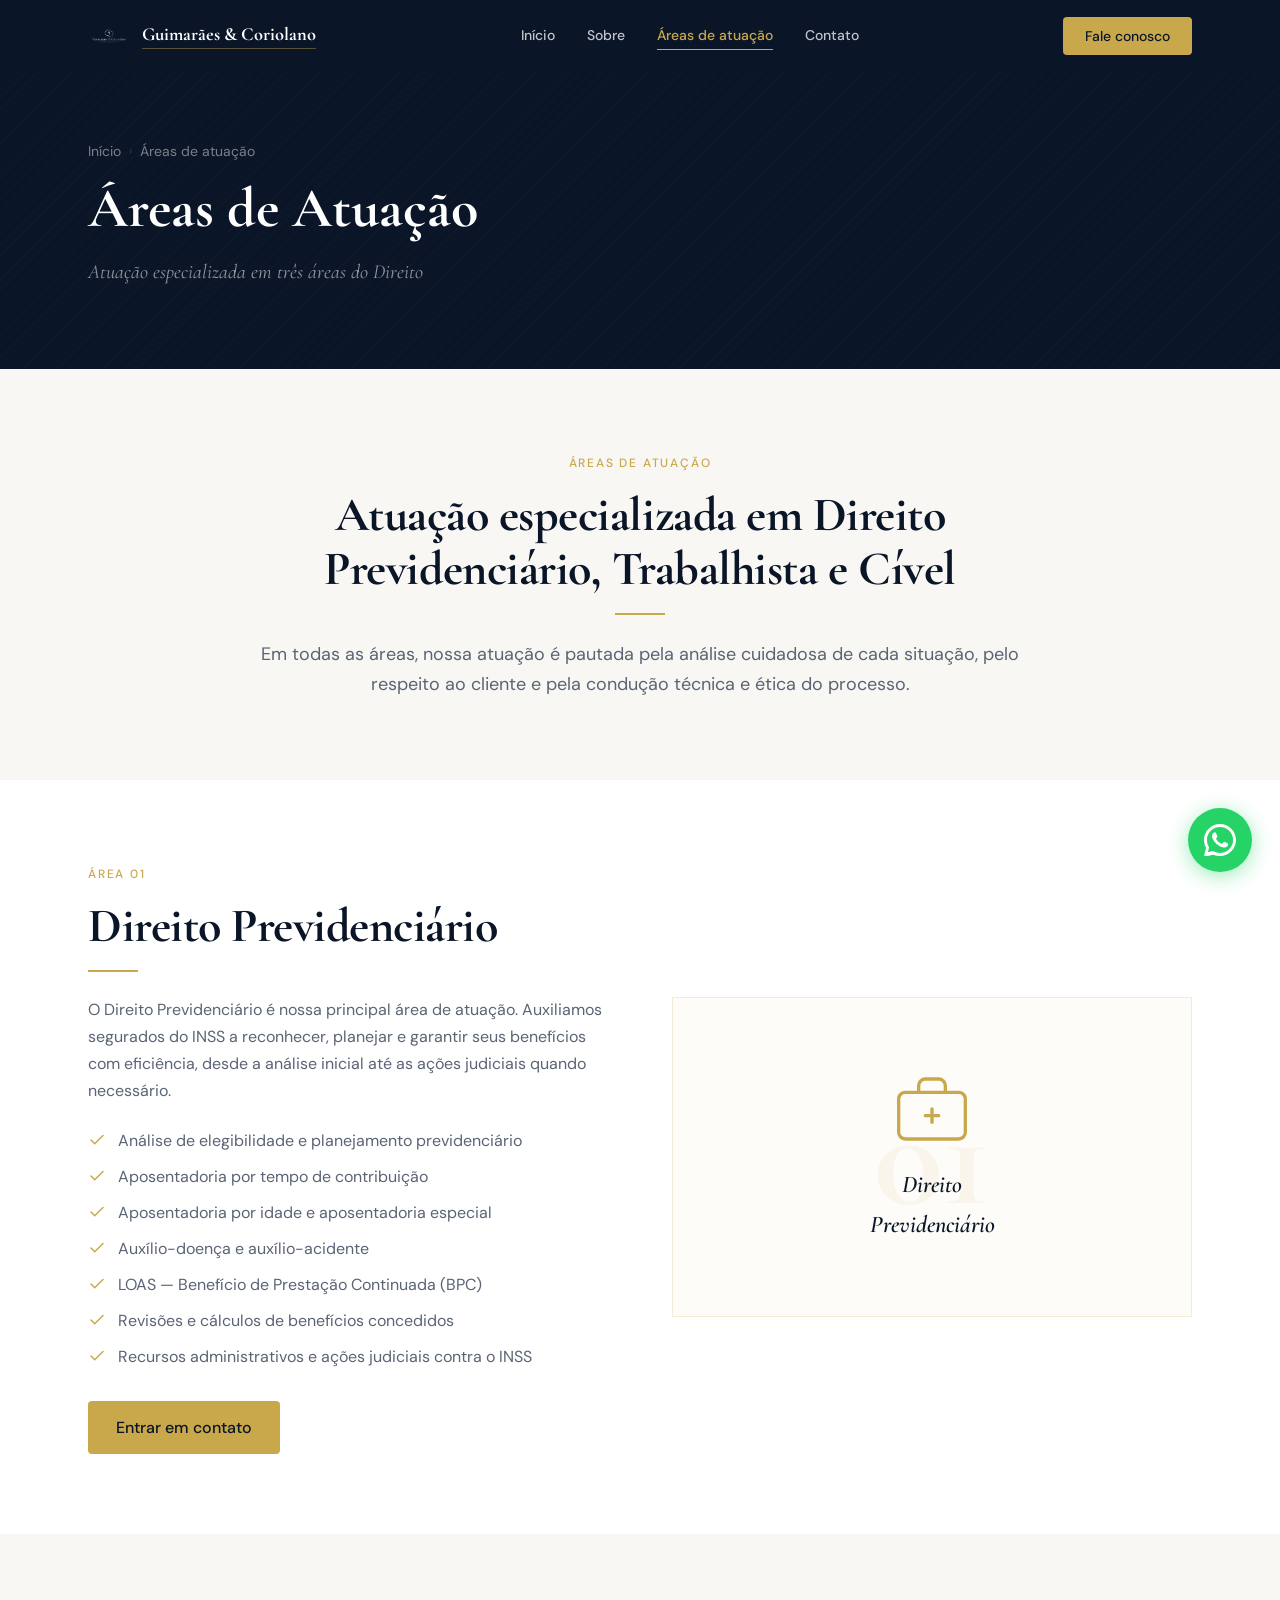
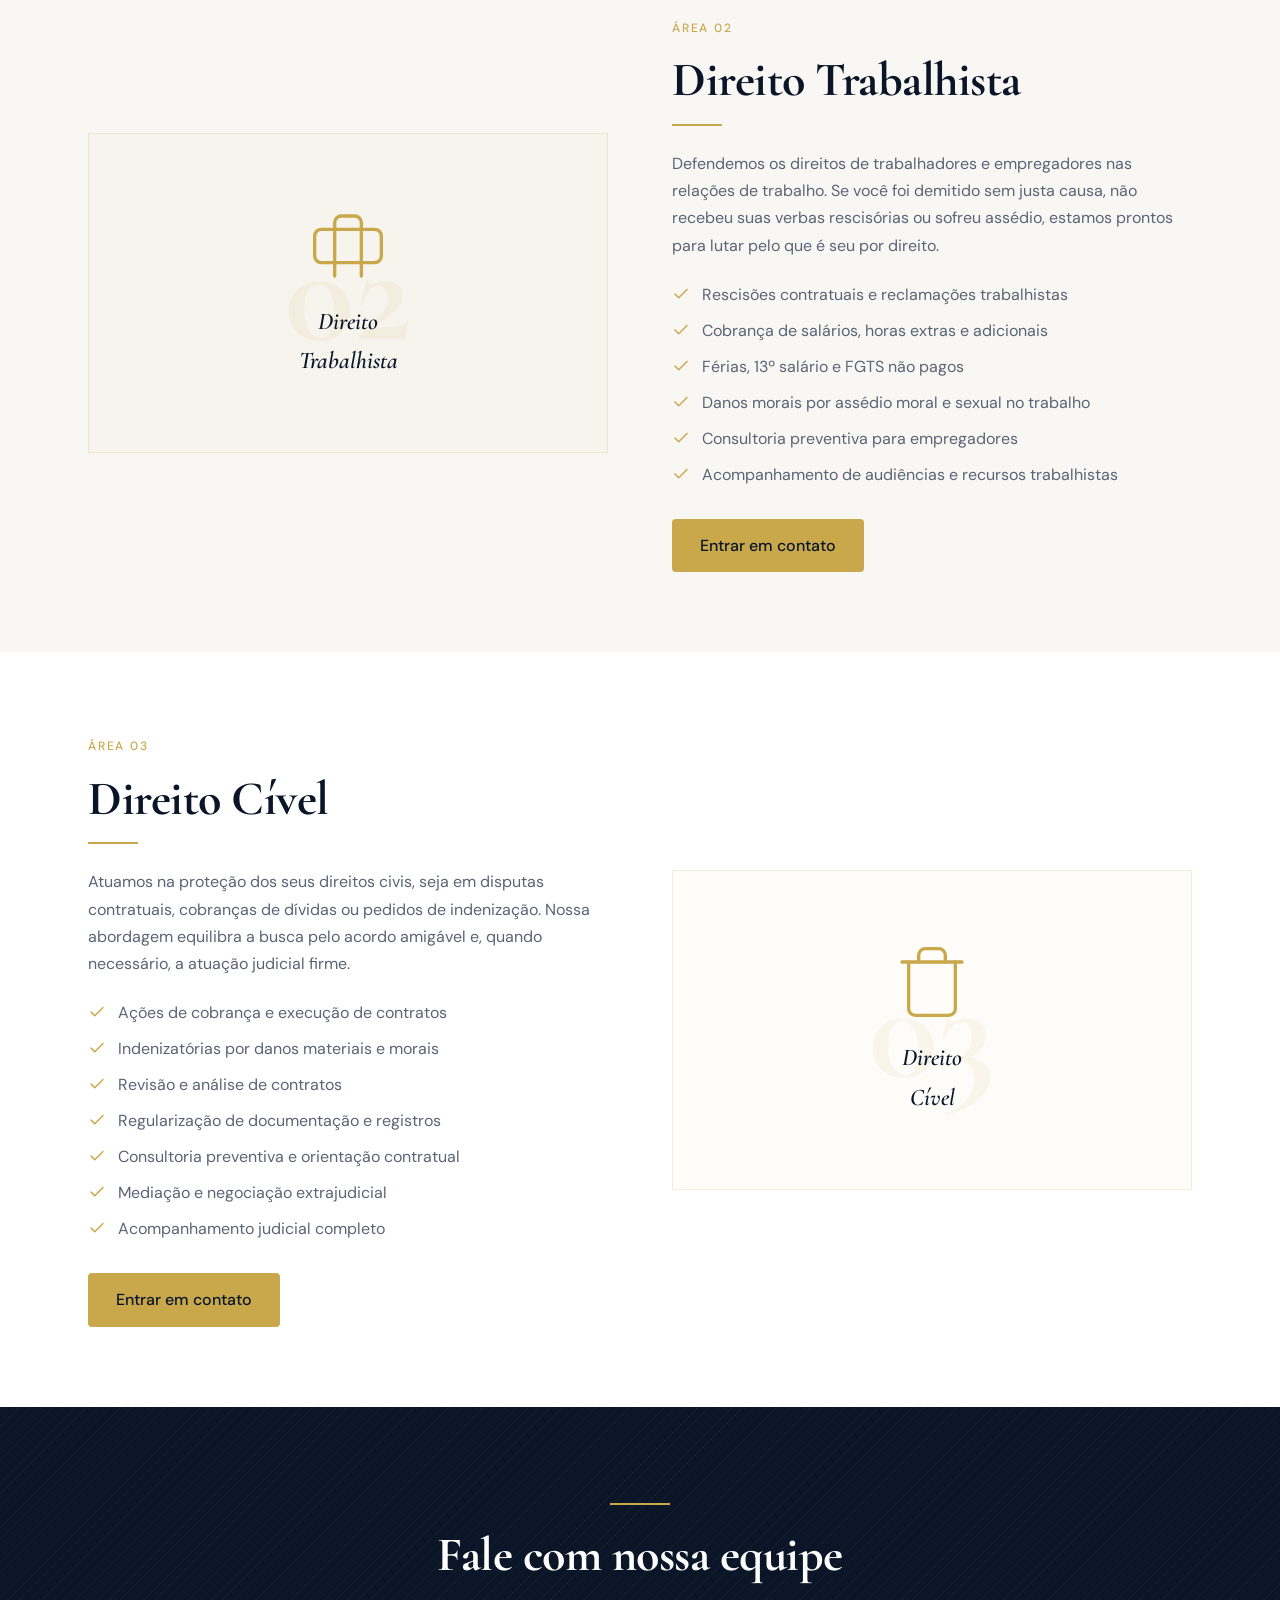
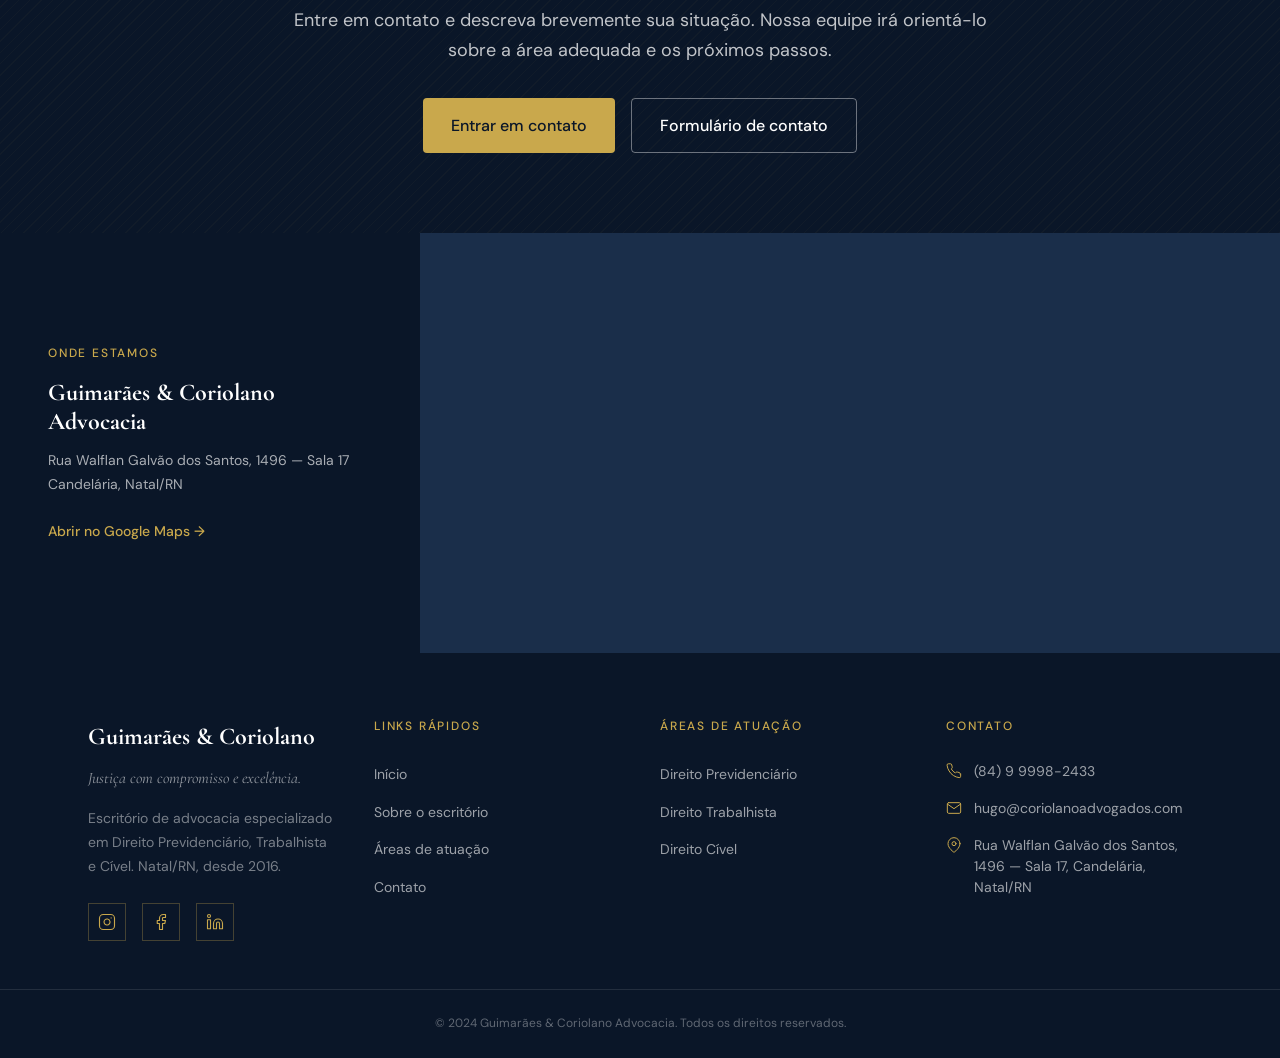
==== areas.html @ 9e311a0b "Initial commit — site institucional Guimarães & Coriolano Advocacia Site estático completo: 4 página" ====
<!DOCTYPE html>
<html lang="pt-BR">
<head>
  <meta charset="UTF-8">
  <meta name="viewport" content="width=device-width, initial-scale=1.0">
  <title>Áreas de Atuação | Guimarães & Coriolano Advocacia — Natal/RN</title>
  <meta name="description" content="Atuação em Direito Previdenciário, Trabalhista e Cível. O escritório Guimarães & Coriolano oferece assessoria jurídica especializada em Natal/RN com ética e dedicação.">

  <link rel="preconnect" href="https://fonts.googleapis.com">
  <link rel="preconnect" href="https://fonts.gstatic.com" crossorigin>
  <link href="https://fonts.googleapis.com/css2?family=Cormorant+Garamond:ital,wght@0,400;0,600;0,700;1,400;1,600&family=DM+Sans:wght@400;500&display=swap" rel="stylesheet">

  <link rel="stylesheet" href="css/variables.css">
  <link rel="stylesheet" href="css/reset.css">
  <link rel="stylesheet" href="css/layout.css">
  <link rel="stylesheet" href="css/components.css">
  <link rel="stylesheet" href="css/animations.css">
</head>
<body>

  <!-- HEADER -->
  <header class="header" role="banner">
    <div class="container">
      <div class="header__inner">
        <a href="index.html" class="header__logo" aria-label="Guimarães & Coriolano Advocacia — Página inicial">
          <img src="logo.webp" alt="Logo Guimarães & Coriolano">
          <span class="header__logo-text">Guimarães &amp; Coriolano</span>
        </a>
        <nav class="header__nav" role="navigation" aria-label="Navegação principal">
          <a href="index.html" class="header__nav-link">Início</a>
          <a href="sobre.html" class="header__nav-link">Sobre</a>
          <a href="areas.html" class="header__nav-link">Áreas de atuação</a>
          <a href="contato.html" class="header__nav-link">Contato</a>
        </nav>
        <div class="header__cta">
          <a href="https://api.whatsapp.com/send/?phone=5584999982433&text=Ol%C3%A1%2C+gostaria+de+entrar+em+contato+com+o+escrit%C3%B3rio+Guimar%C3%A3es+%26+Coriolano.+&type=phone_number&app_absent=0" target="_blank" rel="noopener" class="btn-header-cta">Fale conosco</a>
        </div>
        <button class="header__hamburger" aria-label="Abrir menu" aria-expanded="false" aria-controls="mobile-menu">
          <span></span><span></span><span></span>
        </button>
      </div>
    </div>
  </header>

  <!-- Mobile Menu -->
  <div class="mobile-menu" id="mobile-menu" role="dialog" aria-modal="true" aria-label="Menu de navegação">
    <a href="index.html" class="mobile-menu__link">Início</a>
    <a href="sobre.html" class="mobile-menu__link">Sobre</a>
    <a href="areas.html" class="mobile-menu__link">Áreas de atuação</a>
    <a href="contato.html" class="mobile-menu__link">Contato</a>
    <a href="https://api.whatsapp.com/send/?phone=5584999982433&text=Ol%C3%A1%2C+gostaria+de+entrar+em+contato+com+o+escrit%C3%B3rio+Guimar%C3%A3es+%26+Coriolano.+&type=phone_number&app_absent=0" target="_blank" rel="noopener" class="mobile-menu__cta btn">Fale conosco</a>
  </div>


  <main>

    <!-- PAGE HERO -->
    <section class="page-hero" aria-label="Áreas de atuação">
      <div class="texture-overlay" aria-hidden="true"></div>
      <div class="container" style="position: relative; z-index: 2;">
        <nav class="page-hero__breadcrumb" aria-label="Breadcrumb">
          <a href="index.html">Início</a>
          <span class="page-hero__breadcrumb-sep" aria-hidden="true">›</span>
          <span>Áreas de atuação</span>
        </nav>
        <h1 class="page-hero__title">Áreas de Atuação</h1>
        <p class="page-hero__subtitle">Atuação especializada em três áreas do Direito</p>
      </div>
    </section>


    <!-- INTRO -->
    <section class="bg-cream section-padding" aria-label="Introdução">
      <div class="container">
        <div style="max-width: 760px; margin: 0 auto; text-align: center;">
          <span class="section-label fade-in">Áreas de atuação</span>
          <h2 class="section-title section-title--navy fade-in" data-delay="100" style="margin-bottom: var(--space-4);">
            Atuação especializada em Direito Previdenciário, Trabalhista e Cível
          </h2>
          <span class="gold-line gold-line--center fade-in" data-delay="200" aria-hidden="true"></span>
          <p class="fade-in" data-delay="300" style="color: var(--color-text-muted); font-size: var(--text-lg); margin-top: var(--space-6); line-height: 1.7;">
            Em todas as áreas, nossa atuação é pautada pela análise cuidadosa de cada situação, pelo respeito ao cliente e pela condução técnica e ética do processo.
          </p>
        </div>
      </div>
    </section>


    <!-- ÁREA 1 — PREVIDENCIÁRIO -->
    <section class="bg-white section-padding" id="previdenciario" aria-label="Direito Previdenciário">
      <div class="container">
        <div class="grid-2" style="gap: var(--space-16); align-items: center;">

          <!-- Texto -->
          <div class="fade-in">
            <span class="section-label">Área 01</span>
            <h2 class="section-title section-title--navy" style="margin-bottom: var(--space-4);">
              Direito Previdenciário
            </h2>
            <span class="gold-line" aria-hidden="true" style="margin-bottom: var(--space-6);"></span>

            <p style="color: var(--color-text-muted); line-height: 1.7; margin-bottom: var(--space-6);">
              O Direito Previdenciário é nossa principal área de atuação. Auxiliamos segurados do INSS a reconhecer, planejar e garantir seus benefícios com eficiência, desde a análise inicial até as ações judiciais quando necessário.
            </p>

            <ul class="service-list" aria-label="Serviços previdenciários">
              <li class="service-list-item">
                <svg xmlns="http://www.w3.org/2000/svg" viewBox="0 0 24 24" fill="none" stroke="currentColor" stroke-width="2" stroke-linecap="round" stroke-linejoin="round" aria-hidden="true"><polyline points="20 6 9 17 4 12"/></svg>
                Análise de elegibilidade e planejamento previdenciário
              </li>
              <li class="service-list-item">
                <svg xmlns="http://www.w3.org/2000/svg" viewBox="0 0 24 24" fill="none" stroke="currentColor" stroke-width="2" stroke-linecap="round" stroke-linejoin="round" aria-hidden="true"><polyline points="20 6 9 17 4 12"/></svg>
                Aposentadoria por tempo de contribuição
              </li>
              <li class="service-list-item">
                <svg xmlns="http://www.w3.org/2000/svg" viewBox="0 0 24 24" fill="none" stroke="currentColor" stroke-width="2" stroke-linecap="round" stroke-linejoin="round" aria-hidden="true"><polyline points="20 6 9 17 4 12"/></svg>
                Aposentadoria por idade e aposentadoria especial
              </li>
              <li class="service-list-item">
                <svg xmlns="http://www.w3.org/2000/svg" viewBox="0 0 24 24" fill="none" stroke="currentColor" stroke-width="2" stroke-linecap="round" stroke-linejoin="round" aria-hidden="true"><polyline points="20 6 9 17 4 12"/></svg>
                Auxílio-doença e auxílio-acidente
              </li>
              <li class="service-list-item">
                <svg xmlns="http://www.w3.org/2000/svg" viewBox="0 0 24 24" fill="none" stroke="currentColor" stroke-width="2" stroke-linecap="round" stroke-linejoin="round" aria-hidden="true"><polyline points="20 6 9 17 4 12"/></svg>
                LOAS — Benefício de Prestação Continuada (BPC)
              </li>
              <li class="service-list-item">
                <svg xmlns="http://www.w3.org/2000/svg" viewBox="0 0 24 24" fill="none" stroke="currentColor" stroke-width="2" stroke-linecap="round" stroke-linejoin="round" aria-hidden="true"><polyline points="20 6 9 17 4 12"/></svg>
                Revisões e cálculos de benefícios concedidos
              </li>
              <li class="service-list-item">
                <svg xmlns="http://www.w3.org/2000/svg" viewBox="0 0 24 24" fill="none" stroke="currentColor" stroke-width="2" stroke-linecap="round" stroke-linejoin="round" aria-hidden="true"><polyline points="20 6 9 17 4 12"/></svg>
                Recursos administrativos e ações judiciais contra o INSS
              </li>
            </ul>

            <div style="margin-top: var(--space-8);">
              <a href="https://api.whatsapp.com/send/?phone=5584999982433&text=Ol%C3%A1%2C+gostaria+de+entrar+em+contato+com+o+escrit%C3%B3rio+Guimar%C3%A3es+%26+Coriolano.+&type=phone_number&app_absent=0" target="_blank" rel="noopener" class="btn btn--primary">Entrar em contato</a>
            </div>
          </div>

          <!-- Decorativo -->
          <div class="area-deco fade-in" data-delay="150" aria-hidden="true">
            <span class="area-deco__number">01</span>
            <svg class="area-deco__icon" xmlns="http://www.w3.org/2000/svg" viewBox="0 0 24 24" fill="none" stroke="currentColor" stroke-width="1" stroke-linecap="round" stroke-linejoin="round">
              <rect x="2" y="7" width="20" height="14" rx="2"/>
              <path d="M16 7V5a2 2 0 0 0-2-2h-4a2 2 0 0 0-2 2v2"/>
              <line x1="12" y1="12" x2="12" y2="16"/>
              <line x1="10" y1="14" x2="14" y2="14"/>
            </svg>
            <p class="area-deco__title">Direito<br>Previdenciário</p>
          </div>

        </div>
      </div>
    </section>


    <!-- ÁREA 2 — TRABALHISTA -->
    <section class="bg-cream section-padding" id="trabalhista" aria-label="Direito Trabalhista">
      <div class="container">
        <div class="grid-2" style="gap: var(--space-16); align-items: center;">

          <!-- Decorativo (ordem invertida) -->
          <div class="area-deco fade-in" aria-hidden="true" style="order: 1;">
            <span class="area-deco__number">02</span>
            <svg class="area-deco__icon" xmlns="http://www.w3.org/2000/svg" viewBox="0 0 24 24" fill="none" stroke="currentColor" stroke-width="1" stroke-linecap="round" stroke-linejoin="round">
              <path d="M20 7H4a2 2 0 0 0-2 2v6a2 2 0 0 0 2 2h16a2 2 0 0 0 2-2V9a2 2 0 0 0-2-2z"/>
              <path d="M16 21V5a2 2 0 0 0-2-2h-4a2 2 0 0 0-2 2v16"/>
            </svg>
            <p class="area-deco__title">Direito<br>Trabalhista</p>
          </div>

          <!-- Texto -->
          <div class="fade-in" data-delay="150" style="order: 2;">
            <span class="section-label">Área 02</span>
            <h2 class="section-title section-title--navy" style="margin-bottom: var(--space-4);">
              Direito Trabalhista
            </h2>
            <span class="gold-line" aria-hidden="true" style="margin-bottom: var(--space-6);"></span>

            <p style="color: var(--color-text-muted); line-height: 1.7; margin-bottom: var(--space-6);">
              Defendemos os direitos de trabalhadores e empregadores nas relações de trabalho. Se você foi demitido sem justa causa, não recebeu suas verbas rescisórias ou sofreu assédio, estamos prontos para lutar pelo que é seu por direito.
            </p>

            <ul class="service-list" aria-label="Serviços trabalhistas">
              <li class="service-list-item">
                <svg xmlns="http://www.w3.org/2000/svg" viewBox="0 0 24 24" fill="none" stroke="currentColor" stroke-width="2" stroke-linecap="round" stroke-linejoin="round" aria-hidden="true"><polyline points="20 6 9 17 4 12"/></svg>
                Rescisões contratuais e reclamações trabalhistas
              </li>
              <li class="service-list-item">
                <svg xmlns="http://www.w3.org/2000/svg" viewBox="0 0 24 24" fill="none" stroke="currentColor" stroke-width="2" stroke-linecap="round" stroke-linejoin="round" aria-hidden="true"><polyline points="20 6 9 17 4 12"/></svg>
                Cobrança de salários, horas extras e adicionais
              </li>
              <li class="service-list-item">
                <svg xmlns="http://www.w3.org/2000/svg" viewBox="0 0 24 24" fill="none" stroke="currentColor" stroke-width="2" stroke-linecap="round" stroke-linejoin="round" aria-hidden="true"><polyline points="20 6 9 17 4 12"/></svg>
                Férias, 13º salário e FGTS não pagos
              </li>
              <li class="service-list-item">
                <svg xmlns="http://www.w3.org/2000/svg" viewBox="0 0 24 24" fill="none" stroke="currentColor" stroke-width="2" stroke-linecap="round" stroke-linejoin="round" aria-hidden="true"><polyline points="20 6 9 17 4 12"/></svg>
                Danos morais por assédio moral e sexual no trabalho
              </li>
              <li class="service-list-item">
                <svg xmlns="http://www.w3.org/2000/svg" viewBox="0 0 24 24" fill="none" stroke="currentColor" stroke-width="2" stroke-linecap="round" stroke-linejoin="round" aria-hidden="true"><polyline points="20 6 9 17 4 12"/></svg>
                Consultoria preventiva para empregadores
              </li>
              <li class="service-list-item">
                <svg xmlns="http://www.w3.org/2000/svg" viewBox="0 0 24 24" fill="none" stroke="currentColor" stroke-width="2" stroke-linecap="round" stroke-linejoin="round" aria-hidden="true"><polyline points="20 6 9 17 4 12"/></svg>
                Acompanhamento de audiências e recursos trabalhistas
              </li>
            </ul>

            <div style="margin-top: var(--space-8);">
              <a href="https://api.whatsapp.com/send/?phone=5584999982433&text=Ol%C3%A1%2C+gostaria+de+entrar+em+contato+com+o+escrit%C3%B3rio+Guimar%C3%A3es+%26+Coriolano.+&type=phone_number&app_absent=0" target="_blank" rel="noopener" class="btn btn--primary">Entrar em contato</a>
            </div>
          </div>

        </div>
      </div>
    </section>


    <!-- ÁREA 3 — CÍVEL -->
    <section class="bg-white section-padding" id="civel" aria-label="Direito Cível">
      <div class="container">
        <div class="grid-2" style="gap: var(--space-16); align-items: center;">

          <!-- Texto -->
          <div class="fade-in">
            <span class="section-label">Área 03</span>
            <h2 class="section-title section-title--navy" style="margin-bottom: var(--space-4);">
              Direito Cível
            </h2>
            <span class="gold-line" aria-hidden="true" style="margin-bottom: var(--space-6);"></span>

            <p style="color: var(--color-text-muted); line-height: 1.7; margin-bottom: var(--space-6);">
              Atuamos na proteção dos seus direitos civis, seja em disputas contratuais, cobranças de dívidas ou pedidos de indenização. Nossa abordagem equilibra a busca pelo acordo amigável e, quando necessário, a atuação judicial firme.
            </p>

            <ul class="service-list" aria-label="Serviços cíveis">
              <li class="service-list-item">
                <svg xmlns="http://www.w3.org/2000/svg" viewBox="0 0 24 24" fill="none" stroke="currentColor" stroke-width="2" stroke-linecap="round" stroke-linejoin="round" aria-hidden="true"><polyline points="20 6 9 17 4 12"/></svg>
                Ações de cobrança e execução de contratos
              </li>
              <li class="service-list-item">
                <svg xmlns="http://www.w3.org/2000/svg" viewBox="0 0 24 24" fill="none" stroke="currentColor" stroke-width="2" stroke-linecap="round" stroke-linejoin="round" aria-hidden="true"><polyline points="20 6 9 17 4 12"/></svg>
                Indenizatórias por danos materiais e morais
              </li>
              <li class="service-list-item">
                <svg xmlns="http://www.w3.org/2000/svg" viewBox="0 0 24 24" fill="none" stroke="currentColor" stroke-width="2" stroke-linecap="round" stroke-linejoin="round" aria-hidden="true"><polyline points="20 6 9 17 4 12"/></svg>
                Revisão e análise de contratos
              </li>
              <li class="service-list-item">
                <svg xmlns="http://www.w3.org/2000/svg" viewBox="0 0 24 24" fill="none" stroke="currentColor" stroke-width="2" stroke-linecap="round" stroke-linejoin="round" aria-hidden="true"><polyline points="20 6 9 17 4 12"/></svg>
                Regularização de documentação e registros
              </li>
              <li class="service-list-item">
                <svg xmlns="http://www.w3.org/2000/svg" viewBox="0 0 24 24" fill="none" stroke="currentColor" stroke-width="2" stroke-linecap="round" stroke-linejoin="round" aria-hidden="true"><polyline points="20 6 9 17 4 12"/></svg>
                Consultoria preventiva e orientação contratual
              </li>
              <li class="service-list-item">
                <svg xmlns="http://www.w3.org/2000/svg" viewBox="0 0 24 24" fill="none" stroke="currentColor" stroke-width="2" stroke-linecap="round" stroke-linejoin="round" aria-hidden="true"><polyline points="20 6 9 17 4 12"/></svg>
                Mediação e negociação extrajudicial
              </li>
              <li class="service-list-item">
                <svg xmlns="http://www.w3.org/2000/svg" viewBox="0 0 24 24" fill="none" stroke="currentColor" stroke-width="2" stroke-linecap="round" stroke-linejoin="round" aria-hidden="true"><polyline points="20 6 9 17 4 12"/></svg>
                Acompanhamento judicial completo
              </li>
            </ul>

            <div style="margin-top: var(--space-8);">
              <a href="https://api.whatsapp.com/send/?phone=5584999982433&text=Ol%C3%A1%2C+gostaria+de+entrar+em+contato+com+o+escrit%C3%B3rio+Guimar%C3%A3es+%26+Coriolano.+&type=phone_number&app_absent=0" target="_blank" rel="noopener" class="btn btn--primary">Entrar em contato</a>
            </div>
          </div>

          <!-- Decorativo -->
          <div class="area-deco fade-in" data-delay="150" aria-hidden="true">
            <span class="area-deco__number">03</span>
            <svg class="area-deco__icon" xmlns="http://www.w3.org/2000/svg" viewBox="0 0 24 24" fill="none" stroke="currentColor" stroke-width="1" stroke-linecap="round" stroke-linejoin="round">
              <path d="M3 6h18"/>
              <path d="M19 6v14a2 2 0 0 1-2 2H7a2 2 0 0 1-2-2V6"/>
              <path d="M8 6V4a2 2 0 0 1 2-2h4a2 2 0 0 1 2 2v2"/>
            </svg>
            <p class="area-deco__title">Direito<br>Cível</p>
          </div>

        </div>
      </div>
    </section>


    <!-- CTA -->
    <section class="bg-navy section-padding" aria-label="Chamada para ação">
      <div class="texture-overlay" aria-hidden="true"></div>
      <div class="container" style="position: relative; z-index: 2;">
        <div style="max-width: 720px; margin: 0 auto; text-align: center;">
          <span class="gold-line gold-line--center gold-line--lg fade-in" aria-hidden="true"></span>
          <h2 class="section-title section-title--white fade-in" data-delay="100" style="margin: var(--space-6) 0;">
            Fale com nossa equipe
          </h2>
          <p class="fade-in" data-delay="200" style="color: rgba(255,255,255,0.75); font-size: var(--text-lg); margin-bottom: var(--space-8); line-height: 1.65;">
            Entre em contato e descreva brevemente sua situação. Nossa equipe irá orientá-lo sobre a área adequada e os próximos passos.
          </p>
          <div class="fade-in" data-delay="300" style="display: flex; flex-wrap: wrap; gap: var(--space-4); justify-content: center;">
            <a href="https://api.whatsapp.com/send/?phone=5584999982433&text=Ol%C3%A1%2C+gostaria+de+entrar+em+contato+com+o+escrit%C3%B3rio+Guimar%C3%A3es+%26+Coriolano.+&type=phone_number&app_absent=0" target="_blank" rel="noopener" class="btn btn--primary">Entrar em contato</a>
            <a href="contato.html" class="btn btn--ghost">Formulário de contato</a>
          </div>
        </div>
      </div>
    </section>

  </main>


  <!-- LOCALIZAÇÃO -->
  <section class="section-map" aria-label="Localização do escritório">
    <div class="section-map__info">
      <span class="section-label">Onde estamos</span>
      <h2 class="section-map__title">Guimarães &amp; Coriolano Advocacia</h2>
      <p class="section-map__address">Rua Walflan Galvão dos Santos, 1496 — Sala 17<br>Candelária, Natal/RN</p>
      <a href="https://www.google.com/maps?ll=-5.82951,-35.224603&z=17&t=m&hl=pt-BR&gl=US&mapclient=embed&cid=2956913582609514440" target="_blank" rel="noopener" class="section-map__link">Abrir no Google Maps →</a>
    </div>
    <div class="section-map__embed">
      <iframe
        src="https://maps.google.com/maps?cid=2956913582609514440&output=embed&hl=pt-BR"
        width="100%" height="100%" style="border:0; display:block;"
        allowfullscreen loading="lazy"
        title="Localização do escritório Guimarães & Coriolano"
      ></iframe>
    </div>
  </section>


  <!-- FOOTER -->
  <footer class="footer" role="contentinfo">
    <div class="container">
      <div class="footer__grid">
        <div>
          <p class="footer__brand-name">Guimarães &amp; Coriolano</p>
          <p class="footer__brand-slogan">Justiça com compromisso e excelência.</p>
          <p class="footer__brand-desc">Escritório de advocacia especializado em Direito Previdenciário, Trabalhista e Cível. Natal/RN, desde 2016.</p>
          <div class="footer__social" aria-label="Redes sociais">
            <a href="https://www.instagram.com/guimaraescoriolanoadvocacia/" target="_blank" rel="noopener" class="footer__social-link" aria-label="Instagram"><svg xmlns="http://www.w3.org/2000/svg" width="18" height="18" viewBox="0 0 24 24" fill="none" stroke="currentColor" stroke-width="1.5" stroke-linecap="round" stroke-linejoin="round"><rect x="2" y="2" width="20" height="20" rx="5"/><path d="M16 11.37A4 4 0 1 1 12.63 8 4 4 0 0 1 16 11.37z"/><line x1="17.5" y1="6.5" x2="17.51" y2="6.5"/></svg></a>
            <a href="#" class="footer__social-link" aria-label="Facebook"><svg xmlns="http://www.w3.org/2000/svg" width="18" height="18" viewBox="0 0 24 24" fill="none" stroke="currentColor" stroke-width="1.5" stroke-linecap="round" stroke-linejoin="round"><path d="M18 2h-3a5 5 0 0 0-5 5v3H7v4h3v8h4v-8h3l1-4h-4V7a1 1 0 0 1 1-1h3z"/></svg></a>
            <a href="#" class="footer__social-link" aria-label="LinkedIn"><svg xmlns="http://www.w3.org/2000/svg" width="18" height="18" viewBox="0 0 24 24" fill="none" stroke="currentColor" stroke-width="1.5" stroke-linecap="round" stroke-linejoin="round"><path d="M16 8a6 6 0 0 1 6 6v7h-4v-7a2 2 0 0 0-2-2 2 2 0 0 0-2 2v7h-4v-7a6 6 0 0 1 6-6z"/><rect x="2" y="9" width="4" height="12"/><circle cx="4" cy="4" r="2"/></svg></a>
          </div>
        </div>
        <div>
          <p class="footer__col-title">Links rápidos</p>
          <ul class="footer__links">
            <li><a href="index.html" class="footer__link">Início</a></li>
            <li><a href="sobre.html" class="footer__link">Sobre o escritório</a></li>
            <li><a href="areas.html" class="footer__link">Áreas de atuação</a></li>
            <li><a href="contato.html" class="footer__link">Contato</a></li>
          </ul>
        </div>
        <div>
          <p class="footer__col-title">Áreas de atuação</p>
          <ul class="footer__links">
            <li><a href="areas.html#previdenciario" class="footer__link">Direito Previdenciário</a></li>
            <li><a href="areas.html#trabalhista" class="footer__link">Direito Trabalhista</a></li>
            <li><a href="areas.html#civel" class="footer__link">Direito Cível</a></li>
          </ul>
        </div>
        <div>
          <p class="footer__col-title">Contato</p>
          <div class="footer__contact-item">
            <svg xmlns="http://www.w3.org/2000/svg" width="16" height="16" viewBox="0 0 24 24" fill="none" stroke="currentColor" stroke-width="1.5" stroke-linecap="round" stroke-linejoin="round" aria-hidden="true"><path d="M22 16.92v3a2 2 0 0 1-2.18 2 19.79 19.79 0 0 1-8.63-3.07A19.5 19.5 0 0 1 4.69 12a19.79 19.79 0 0 1-3.07-8.67A2 2 0 0 1 3.6 1.18h3a2 2 0 0 1 2 1.72c.127.96.361 1.903.7 2.81a2 2 0 0 1-.45 2.11L7.91 8.91a16 16 0 0 0 6.07 6.07l.91-.91a2 2 0 0 1 2.11-.45c.907.339 1.85.573 2.81.7a2 2 0 0 1 1.72 2.03z"/></svg>
            <a href="tel:+5584999982433">(84) 9 9998-2433</a>
          </div>
          <div class="footer__contact-item">
            <svg xmlns="http://www.w3.org/2000/svg" width="16" height="16" viewBox="0 0 24 24" fill="none" stroke="currentColor" stroke-width="1.5" stroke-linecap="round" stroke-linejoin="round" aria-hidden="true"><path d="M4 4h16c1.1 0 2 .9 2 2v12c0 1.1-.9 2-2 2H4c-1.1 0-2-.9-2-2V6c0-1.1.9-2 2-2z"/><polyline points="22,6 12,13 2,6"/></svg>
            <a href="mailto:hugo@coriolanoadvogados.com">hugo@coriolanoadvogados.com</a>
          </div>
          <div class="footer__contact-item">
            <svg xmlns="http://www.w3.org/2000/svg" width="16" height="16" viewBox="0 0 24 24" fill="none" stroke="currentColor" stroke-width="1.5" stroke-linecap="round" stroke-linejoin="round" aria-hidden="true"><path d="M21 10c0 7-9 13-9 13s-9-6-9-13a9 9 0 0 1 18 0z"/><circle cx="12" cy="10" r="3"/></svg>
            <span>Rua Walflan Galvão dos Santos, 1496 — Sala 17, Candelária, Natal/RN</span>
          </div>
        </div>
      </div>
    </div>
    <div class="footer__bottom">
      <div class="container">
        <p>&copy; 2024 Guimarães &amp; Coriolano Advocacia. Todos os direitos reservados.</p>
      </div>
    </div>
  </footer>

  <!-- BOTÃO WHATSAPP -->
  <a href="https://api.whatsapp.com/send/?phone=5584999982433&text=Ol%C3%A1%2C+gostaria+de+entrar+em+contato+com+o+escrit%C3%B3rio+Guimar%C3%A3es+%26+Coriolano.+&type=phone_number&app_absent=0" target="_blank" rel="noopener" class="whatsapp-btn" aria-label="Fale conosco pelo WhatsApp">
    <span class="whatsapp-btn__tooltip">Fale conosco</span>
    <svg xmlns="http://www.w3.org/2000/svg" viewBox="0 0 24 24" fill="currentColor" aria-hidden="true"><path d="M17.472 14.382c-.297-.149-1.758-.867-2.03-.967-.273-.099-.471-.148-.67.15-.197.297-.767.966-.94 1.164-.173.199-.347.223-.644.075-.297-.15-1.255-.463-2.39-1.475-.883-.788-1.48-1.761-1.653-2.059-.173-.297-.018-.458.13-.606.134-.133.298-.347.446-.52.149-.174.198-.298.298-.497.099-.198.05-.371-.025-.52-.075-.149-.669-1.612-.916-2.207-.242-.579-.487-.5-.669-.51-.173-.008-.371-.01-.57-.01-.198 0-.52.074-.792.372-.272.297-1.04 1.016-1.04 2.479 0 1.462 1.065 2.875 1.213 3.074.149.198 2.096 3.2 5.077 4.487.709.306 1.262.489 1.694.625.712.227 1.36.195 1.871.118.571-.085 1.758-.719 2.006-1.413.248-.694.248-1.289.173-1.413-.074-.124-.272-.198-.57-.347z"/><path d="M12 0C5.373 0 0 5.373 0 12c0 2.116.553 4.103 1.522 5.827L.057 23.928a.5.5 0 0 0 .614.614l6.064-1.463A11.945 11.945 0 0 0 12 24c6.627 0 12-5.373 12-12S18.627 0 12 0zm0 21.818a9.818 9.818 0 0 1-5.01-1.373l-.36-.213-3.712.896.913-3.63-.234-.373A9.818 9.818 0 0 1 2.182 12C2.182 6.567 6.567 2.182 12 2.182c5.432 0 9.818 4.385 9.818 9.818 0 5.433-4.386 9.818-9.818 9.818z"/></svg>
  </a>

  <script src="js/main.js"></script>
</body>
</html>
---- css/variables.css ----
/* ============================================================
   VARIABLES.CSS — Tokens de design
   Guimarães & Coriolano Advocacia
   ============================================================ */

:root {
  /* === PALETA PRINCIPAL === */
  --color-navy:       #0A1628;
  --color-navy-mid:   #1A2E4A;
  --color-navy-light: #243B55;
  --color-gold:       #C9A84C;
  --color-gold-light: #E2C97A;
  --color-cream:      #F9F7F4;
  --color-white:      #FFFFFF;
  --color-text:       #1C1C1C;
  --color-text-muted: #5A6475;
  --color-border:     #E2DDD6;
  --color-error:      #C0392B;
  --color-success:    #27AE60;

  /* === TIPOGRAFIA === */
  --font-heading: 'Cormorant Garamond', Georgia, serif;
  --font-body:    'DM Sans', system-ui, sans-serif;

  /* Escala tipográfica */
  --text-xs:   0.75rem;
  --text-sm:   0.875rem;
  --text-base: 1rem;
  --text-lg:   1.125rem;
  --text-xl:   1.25rem;
  --text-2xl:  1.5rem;
  --text-3xl:  1.875rem;
  --text-4xl:  2.25rem;
  --text-5xl:  3rem;
  --text-6xl:  3.75rem;

  /* === ESPAÇAMENTO === */
  --space-1:  0.25rem;
  --space-2:  0.5rem;
  --space-3:  0.75rem;
  --space-4:  1rem;
  --space-6:  1.5rem;
  --space-8:  2rem;
  --space-10: 2.5rem;
  --space-12: 3rem;
  --space-16: 4rem;
  --space-20: 5rem;
  --space-24: 6rem;

  /* === OUTROS === */
  --radius-sm:  4px;
  --radius-md:  8px;
  --radius-lg:  16px;
  --shadow-sm:  0 1px 3px rgba(10,22,40,0.08);
  --shadow-md:  0 4px 16px rgba(10,22,40,0.12);
  --shadow-lg:  0 8px 32px rgba(10,22,40,0.18);
  --transition: 0.3s ease;
  --container:  1200px;
  --section-padding: var(--space-20) 0;
}
---- css/layout.css ----
/* ============================================================
   LAYOUT.CSS — Grid, container, seções, responsividade
   Guimarães & Coriolano Advocacia
   ============================================================ */

/* === CONTAINER === */
.container {
  width: 100%;
  max-width: var(--container);
  margin: 0 auto;
  padding: 0 var(--space-6);
}

/* === SEÇÕES === */
section {
  position: relative;
}

.section-padding {
  padding: var(--space-20) 0;
}

.section-padding-lg {
  padding: var(--space-24) 0;
}

/* === FUNDOS === */
.bg-navy    { background-color: var(--color-navy); }
.bg-navy-mid{ background-color: var(--color-navy-mid); }
.bg-cream   { background-color: var(--color-cream); }
.bg-white   { background-color: var(--color-white); }

/* === TEXTOS === */
.text-white { color: var(--color-white); }
.text-gold  { color: var(--color-gold); }
.text-navy  { color: var(--color-navy); }
.text-muted { color: var(--color-text-muted); }
.text-center{ text-align: center; }
.text-left  { text-align: left; }

/* === LABEL SECTION === */
.section-label {
  display: inline-block;
  font-family: var(--font-body);
  font-weight: 500;
  font-size: var(--text-xs);
  letter-spacing: 0.15em;
  text-transform: uppercase;
  color: var(--color-gold);
  margin-bottom: var(--space-4);
}

/* === LINHA DOURADA DECORATIVA === */
.gold-line {
  display: block;
  width: 50px;
  height: 2px;
  background-color: var(--color-gold);
  margin: var(--space-4) 0;
}

.gold-line--center {
  margin-left: auto;
  margin-right: auto;
}

.gold-line--lg {
  width: 60px;
}

/* === TÍTULOS DE SEÇÃO === */
.section-title {
  font-family: var(--font-heading);
  font-weight: 700;
  font-size: var(--text-4xl);
  line-height: 1.12;
  letter-spacing: -0.01em;
}

.section-title--lg {
  font-size: var(--text-5xl);
}

.section-title--white {
  color: var(--color-white);
}

.section-title--navy {
  color: var(--color-navy);
}

/* === GRIDS === */
.grid-3 {
  display: grid;
  grid-template-columns: 1fr;
  gap: var(--space-8);
}

.grid-2 {
  display: grid;
  grid-template-columns: 1fr;
  gap: var(--space-10);
}

.grid-4 {
  display: grid;
  grid-template-columns: 1fr 1fr;
  gap: var(--space-8);
}

/* === FADE IN (IntersectionObserver) === */
.fade-in {
  opacity: 0;
  transform: translateY(24px);
  transition: opacity 0.6s ease, transform 0.6s ease;
}

.fade-in.visible {
  opacity: 1;
  transform: translateY(0);
}

/* === PADRÃO DE TEXTURA DIAGONAL (hero) === */
.texture-overlay {
  position: absolute;
  inset: 0;
  background-image: repeating-linear-gradient(
    -45deg,
    rgba(201,168,76,0.035) 0px,
    rgba(201,168,76,0.035) 1px,
    transparent 1px,
    transparent 8px
  );
  pointer-events: none;
}

/* ============================================================
   RESPONSIVIDADE
   ============================================================ */

/* Tablet */
@media (min-width: 768px) {
  .container {
    padding: 0 var(--space-8);
  }

  .grid-3 {
    grid-template-columns: repeat(2, 1fr);
  }

  .grid-4 {
    grid-template-columns: repeat(2, 1fr);
  }

  .section-title {
    font-size: var(--text-4xl);
  }
}

/* Desktop */
@media (min-width: 1024px) {
  .container {
    padding: 0 var(--space-10);
  }

  .grid-3 {
    grid-template-columns: repeat(3, 1fr);
  }

  .grid-2 {
    grid-template-columns: repeat(2, 1fr);
    align-items: center;
  }

  .grid-4 {
    grid-template-columns: repeat(4, 1fr);
  }

  .section-title {
    font-size: var(--text-5xl);
  }

  .section-title--lg {
    font-size: var(--text-6xl);
  }
}

/* Wide */
@media (min-width: 1280px) {
  .container {
    padding: 0 var(--space-12);
  }
}
---- css/components.css ----
/* ============================================================
   COMPONENTS.CSS — Header, footer, cards, botões, forms
   Guimarães & Coriolano Advocacia
   ============================================================ */

/* ============================================================
   HEADER
   ============================================================ */
.header {
  position: fixed;
  top: 0;
  left: 0;
  right: 0;
  z-index: 1000;
  background-color: var(--color-navy);
  height: 72px;
  display: flex;
  align-items: center;
  transition: box-shadow var(--transition);
}

.header.scrolled {
  box-shadow: 0 2px 20px rgba(0,0,0,0.35);
}

.header__inner {
  display: flex;
  align-items: center;
  justify-content: space-between;
  width: 100%;
}

/* Logo */
.header__logo {
  display: flex;
  align-items: center;
  gap: var(--space-3);
  text-decoration: none;
}

.header__logo img {
  height: 42px;
  width: auto;
}

.header__logo-text {
  font-family: var(--font-heading);
  font-weight: 700;
  font-size: 1.15rem;
  color: var(--color-white);
  line-height: 1.2;
  border-bottom: 1px solid rgba(201,168,76,0.4);
  padding-bottom: 2px;
}

/* Nav desktop */
.header__nav {
  display: none;
  align-items: center;
  gap: var(--space-8);
}

.header__nav-link {
  font-family: var(--font-body);
  font-weight: 500;
  font-size: var(--text-sm);
  color: rgba(255,255,255,0.75);
  text-decoration: none;
  transition: color var(--transition);
  position: relative;
  padding-bottom: 2px;
}

.header__nav-link::after {
  content: '';
  position: absolute;
  bottom: -2px;
  left: 0;
  width: 0;
  height: 1px;
  background-color: var(--color-gold);
  transition: width var(--transition);
}

.header__nav-link:hover,
.header__nav-link.active {
  color: var(--color-gold);
}

.header__nav-link:hover::after,
.header__nav-link.active::after {
  width: 100%;
}

/* CTA header */
.header__cta {
  display: none;
}

.btn-header-cta {
  background-color: var(--color-gold);
  color: var(--color-navy);
  font-family: var(--font-body);
  font-weight: 500;
  font-size: var(--text-sm);
  padding: 10px 22px;
  border-radius: var(--radius-sm);
  transition: background-color var(--transition), transform var(--transition);
  white-space: nowrap;
}

.btn-header-cta:hover {
  background-color: var(--color-gold-light);
  transform: translateY(-1px);
}

/* Hamburger */
.header__hamburger {
  display: flex;
  flex-direction: column;
  gap: 5px;
  cursor: pointer;
  padding: var(--space-2);
  background: none;
  border: none;
}

.header__hamburger span {
  display: block;
  width: 24px;
  height: 2px;
  background-color: var(--color-gold);
  transition: transform var(--transition), opacity var(--transition);
}

.header__hamburger.open span:nth-child(1) {
  transform: translateY(7px) rotate(45deg);
}

.header__hamburger.open span:nth-child(2) {
  opacity: 0;
}

.header__hamburger.open span:nth-child(3) {
  transform: translateY(-7px) rotate(-45deg);
}

/* Mobile menu overlay */
.mobile-menu {
  position: fixed;
  inset: 0;
  background-color: var(--color-navy);
  z-index: 999;
  display: flex;
  flex-direction: column;
  align-items: center;
  justify-content: center;
  gap: var(--space-8);
  opacity: 0;
  pointer-events: none;
  transition: opacity 0.3s ease;
}

.mobile-menu.open {
  opacity: 1;
  pointer-events: all;
  animation: slideDown 0.3s ease;
}

.mobile-menu__link {
  font-family: var(--font-heading);
  font-weight: 700;
  font-size: 2rem;
  color: var(--color-white);
  text-decoration: none;
  transition: color var(--transition);
}

.mobile-menu__link:hover,
.mobile-menu__link.active {
  color: var(--color-gold);
}

.mobile-menu__cta {
  margin-top: var(--space-4);
  background-color: var(--color-gold);
  color: var(--color-navy);
  font-family: var(--font-body);
  font-weight: 500;
  font-size: var(--text-lg);
  padding: 14px 36px;
  border-radius: var(--radius-sm);
}

/* ============================================================
   SECTION MAP
   ============================================================ */
.section-map {
  display: grid;
  grid-template-columns: 1fr;
  background-color: var(--color-navy-mid);
}

.section-map__info {
  display: flex;
  flex-direction: column;
  justify-content: center;
  padding: var(--space-12) var(--space-8);
  background-color: var(--color-navy);
}

.section-map__title {
  font-family: var(--font-heading);
  font-weight: 700;
  font-size: var(--text-2xl);
  color: var(--color-white);
  line-height: 1.2;
  margin-bottom: var(--space-3);
}

.section-map__address {
  font-size: var(--text-sm);
  color: rgba(255,255,255,0.65);
  line-height: 1.7;
  margin-bottom: var(--space-6);
}

.section-map__link {
  display: inline-block;
  font-size: var(--text-sm);
  font-weight: 500;
  color: var(--color-gold);
  text-decoration: none;
  transition: opacity var(--transition);
}

.section-map__link:hover {
  opacity: 0.75;
}

.section-map__embed {
  min-height: 300px;
}

.section-map__embed iframe {
  width: 100%;
  height: 100%;
  min-height: 300px;
  display: block;
  border: 0;
}

@media (min-width: 768px) {
  .section-map {
    grid-template-columns: 360px 1fr;
    min-height: 380px;
  }

  .section-map__embed {
    min-height: 380px;
  }

  .section-map__embed iframe {
    min-height: 380px;
  }
}

@media (min-width: 1024px) {
  .section-map {
    grid-template-columns: 420px 1fr;
    min-height: 420px;
  }

  .section-map__info {
    padding: var(--space-16) var(--space-12);
  }

  .section-map__embed iframe {
    min-height: 420px;
  }
}


/* ============================================================
   FOOTER
   ============================================================ */
.footer {
  background-color: var(--color-navy);
  padding: var(--space-16) 0 0;
}

.footer__grid {
  display: grid;
  grid-template-columns: 1fr 1fr;
  gap: var(--space-10);
  padding-bottom: var(--space-12);
}

.footer__col-title {
  font-family: var(--font-body);
  font-weight: 500;
  font-size: var(--text-xs);
  letter-spacing: 0.15em;
  text-transform: uppercase;
  color: var(--color-gold);
  margin-bottom: var(--space-6);
}

.footer__brand-name {
  font-family: var(--font-heading);
  font-weight: 700;
  font-size: var(--text-2xl);
  color: var(--color-white);
  margin-bottom: var(--space-2);
}

.footer__brand-slogan {
  font-family: var(--font-heading);
  font-style: italic;
  font-size: var(--text-base);
  color: rgba(255,255,255,0.55);
  margin-bottom: var(--space-4);
}

.footer__brand-desc {
  font-size: var(--text-sm);
  color: rgba(255,255,255,0.45);
  line-height: 1.7;
  max-width: 260px;
}

.footer__links {
  display: flex;
  flex-direction: column;
  gap: var(--space-3);
}

.footer__link {
  font-size: var(--text-sm);
  color: rgba(255,255,255,0.6);
  text-decoration: none;
  transition: color var(--transition);
}

.footer__link:hover {
  color: var(--color-gold);
}

.footer__contact-item {
  display: flex;
  align-items: flex-start;
  gap: var(--space-3);
  margin-bottom: var(--space-4);
  color: rgba(255,255,255,0.6);
  font-size: var(--text-sm);
  line-height: 1.5;
}

.footer__contact-item svg {
  flex-shrink: 0;
  margin-top: 2px;
  color: var(--color-gold);
}

.footer__contact-item a {
  color: rgba(255,255,255,0.6);
  transition: color var(--transition);
}

.footer__contact-item a:hover {
  color: var(--color-gold);
}

.footer__social {
  display: flex;
  gap: var(--space-4);
  margin-top: var(--space-6);
}

.footer__social-link {
  display: flex;
  align-items: center;
  justify-content: center;
  width: 38px;
  height: 38px;
  border: 1px solid rgba(201,168,76,0.3);
  color: var(--color-gold);
  transition: border-color var(--transition), color var(--transition), background-color var(--transition);
}

.footer__social-link:hover {
  border-color: var(--color-gold);
  background-color: rgba(201,168,76,0.1);
  color: var(--color-white);
}

.footer__bottom {
  border-top: 1px solid rgba(255,255,255,0.1);
  padding: var(--space-6) 0;
  text-align: center;
  color: rgba(255,255,255,0.35);
  font-size: var(--text-xs);
}

/* ============================================================
   BOTÕES
   ============================================================ */
.btn {
  display: inline-flex;
  align-items: center;
  gap: var(--space-2);
  font-family: var(--font-body);
  font-weight: 500;
  font-size: var(--text-base);
  padding: 14px 28px;
  border-radius: var(--radius-sm);
  transition: all var(--transition);
  cursor: pointer;
  text-decoration: none;
  border: none;
  white-space: nowrap;
}

/* Botão primário — gold */
.btn--primary {
  background-color: var(--color-gold);
  color: var(--color-navy);
}

.btn--primary:hover {
  background-color: var(--color-gold-light);
  transform: translateY(-2px);
  box-shadow: 0 6px 20px rgba(201,168,76,0.3);
}

/* Botão ghost — contorno branco */
.btn--ghost {
  background-color: transparent;
  color: var(--color-white);
  border: 1px solid rgba(255,255,255,0.4);
}

.btn--ghost:hover {
  border-color: var(--color-gold);
  color: var(--color-gold);
}

/* Botão liquid glass — efeito vidro fosco */
.btn--liquid-glass {
  position: relative;
  overflow: hidden;
  background: rgba(255, 255, 255, 0.10);
  backdrop-filter: blur(3px) saturate(180%);
  -webkit-backdrop-filter: blur(20px) saturate(180%);
  color: var(--color-white);
  border: 1px solid rgba(255, 255, 255, 0.28);
  box-shadow:
    0 4px 24px rgba(0, 0, 0, 0.12),
    inset 0 1px 0 rgba(255, 255, 255, 0.32),
    inset 0 -1px 0 rgba(0, 0, 0, 0.08);
  text-shadow: 0 1px 3px rgba(0, 0, 0, 0.25);
}

/* Highlight especular no topo */
.btn--liquid-glass::before {
  content: '';
  position: absolute;
  top: 0;
  left: 0;
  right: 0;
  height: 44%;
  background: linear-gradient(
    to bottom,
    rgba(255, 255, 255, 0.20) 0%,
    rgba(255, 255, 255, 0.00) 100%
  );
  pointer-events: none;
}

/* Shimmer ao hover */
.btn--liquid-glass::after {
  content: '';
  position: absolute;
  inset: 0;
  background: linear-gradient(
    108deg,
    transparent 38%,
    rgba(255, 255, 255, 0.12) 50%,
    transparent 62%
  );
  opacity: 0;
  transition: opacity var(--transition);
  pointer-events: none;
}

.btn--liquid-glass:hover {
  background: rgba(255, 255, 255, 0.18);
  border-color: rgba(255, 255, 255, 0.42);
  transform: translateY(-2px);
  box-shadow:
    0 8px 32px rgba(0, 0, 0, 0.18),
    inset 0 1px 0 rgba(255, 255, 255, 0.42),
    inset 0 -1px 0 rgba(0, 0, 0, 0.10);
}

.btn--liquid-glass:hover::after {
  opacity: 1;
}

/* Botão ghost navy — contorno navy */
.btn--ghost-navy {
  background-color: transparent;
  color: var(--color-navy);
  border: 1px solid var(--color-navy);
}

.btn--ghost-navy:hover {
  background-color: var(--color-navy);
  color: var(--color-white);
}

/* Botão small */
.btn--sm {
  padding: 10px 20px;
  font-size: var(--text-sm);
}

/* ============================================================
   BOTÃO WHATSAPP FLUTUANTE
   ============================================================ */
.whatsapp-btn {
  position: fixed;
  bottom: 28px;
  right: 28px;
  z-index: 9999;
  width: 64px;
  height: 64px;
  background-color: #25D366;
  border-radius: 50%;
  display: flex;
  align-items: center;
  justify-content: center;
  box-shadow: 0 4px 20px rgba(37,211,102,0.45);
  animation: pulse 2s ease-in-out infinite;
  transition: transform var(--transition);
  text-decoration: none;
}

.whatsapp-btn:hover {
  transform: scale(1.1);
}

.whatsapp-btn svg {
  width: 32px;
  height: 32px;
  color: var(--color-white);
}

.whatsapp-btn__tooltip {
  position: absolute;
  right: calc(100% + 12px);
  top: 50%;
  transform: translateY(-50%);
  background-color: var(--color-navy);
  color: var(--color-white);
  font-family: var(--font-body);
  font-size: var(--text-sm);
  padding: 6px 14px;
  border-radius: var(--radius-sm);
  white-space: nowrap;
  opacity: 0;
  pointer-events: none;
  transition: opacity var(--transition);
}

.whatsapp-btn__tooltip::after {
  content: '';
  position: absolute;
  left: 100%;
  top: 50%;
  transform: translateY(-50%);
  border: 5px solid transparent;
  border-left-color: var(--color-navy);
}

.whatsapp-btn:hover .whatsapp-btn__tooltip {
  opacity: 1;
}

/* ============================================================
   CARDS — DIFERENCIAIS
   ============================================================ */
.card-diff {
  background-color: var(--color-white);
  border: 1px solid var(--color-border);
  padding: 40px 32px;
  border-left: 3px solid transparent;
  transition: all var(--transition);
}

.card-diff:hover {
  border-left-color: var(--color-gold);
  box-shadow: var(--shadow-md);
  transform: translateY(-4px);
}

.card-diff__icon-wrap {
  width: 80px;
  height: 80px;
  background-color: rgba(201,168,76,0.08);
  display: flex;
  align-items: center;
  justify-content: center;
  margin-bottom: var(--space-6);
}

.card-diff__icon-wrap svg {
  width: 40px;
  height: 40px;
  color: var(--color-gold);
}

.card-diff__title {
  font-family: var(--font-heading);
  font-weight: 600;
  font-size: var(--text-2xl);
  color: var(--color-navy);
  margin-bottom: var(--space-4);
}

.card-diff__text {
  font-size: var(--text-base);
  color: var(--color-text-muted);
  line-height: 1.65;
}

/* ============================================================
   CARDS — ÁREAS (fundo navy)
   ============================================================ */
.card-area {
  background-color: rgba(255,255,255,0.05);
  border: 1px solid rgba(201,168,76,0.2);
  padding: 40px 32px;
  position: relative;
  transition: all var(--transition);
  display: flex;
  flex-direction: column;
}
.card-area:hover {
  background-color: rgba(201,168,76,0.08);
  border-color: rgba(201,168,76,0.5);
  transform: translateY(-4px);
}

.card-area__number {
  font-family: var(--font-heading);
  font-weight: 700;
  font-size: 5rem;
  color: rgba(201,168,76,0.15);
  line-height: 1;
  margin-bottom: var(--space-2);
}

.card-area__icon {
  width: 40px;
  height: 40px;
  color: var(--color-gold);
  margin-bottom: var(--space-4);
}

.card-area__title {
  font-family: var(--font-heading);
  font-weight: 600;
  font-size: var(--text-2xl);
  color: var(--color-white);
  margin-bottom: var(--space-3);
}

.card-area__line {
  display: block;
  width: 30px;
  height: 2px;
  background-color: var(--color-gold);
  margin-bottom: var(--space-4);
}

.card-area__text {
  font-size: var(--text-sm);
  color: rgba(255,255,255,0.65);
  line-height: 1.7;
  flex: 1;
  margin-bottom: var(--space-6);
}

.card-area__link {
  font-family: var(--font-body);
  font-weight: 500;
  font-size: var(--text-sm);
  color: var(--color-gold);
  text-decoration: none;
  display: inline-flex;
  align-items: center;
  gap: var(--space-2);
  transition: gap var(--transition);
}

.card-area__link:hover {
  text-decoration: underline;
  gap: var(--space-3);
}

/* ============================================================
   CARDS — EQUIPE
   ============================================================ */
.card-team {
  background-color: var(--color-white);
  border: 1px solid var(--color-border);
  padding: 40px 32px;
  text-align: center;
  transition: all var(--transition);
}

.card-team:hover {
  box-shadow: var(--shadow-lg);
  transform: translateY(-4px);
}

.card-team__avatar-wrap {
  position: relative;
  display: inline-block;
  margin-bottom: var(--space-4);
}

.card-team__avatar {
  width: 120px;
  height: 120px;
  border-radius: 50%;
  object-fit: cover;
  border: 3px solid var(--color-gold);
  box-shadow: 0 0 0 6px rgba(201,168,76,0.1);
}

.card-team__avatar--sm {
  width: 80px;
  height: 80px;
}

.card-team__avatar-placeholder {
  width: 120px;
  height: 120px;
  border-radius: 50%;
  background-color: var(--color-navy-mid);
  border: 3px solid var(--color-gold);
  box-shadow: 0 0 0 6px rgba(201,168,76,0.1);
  display: flex;
  align-items: center;
  justify-content: center;
  font-family: var(--font-heading);
  font-weight: 700;
  font-size: var(--text-3xl);
  color: rgba(201,168,76,0.6);
}

.card-team__avatar-placeholder--sm {
  width: 80px;
  height: 80px;
  font-size: var(--text-xl);
}

.card-team__oab {
  display: inline-block;
  background-color: var(--color-navy);
  color: var(--color-white);
  font-family: var(--font-body);
  font-size: 11px;
  font-weight: 500;
  padding: 4px 12px;
  margin-bottom: var(--space-4);
  letter-spacing: 0.05em;
}

.card-team__name {
  font-family: var(--font-heading);
  font-weight: 700;
  font-size: var(--text-2xl);
  color: var(--color-navy);
  margin-bottom: var(--space-2);
}

.card-team__name--sm {
  font-size: var(--text-xl);
}

.card-team__gold-line {
  display: block;
  width: 40px;
  height: 2px;
  background-color: var(--color-gold);
  margin: var(--space-3) auto;
}

.card-team__role {
  font-family: var(--font-body);
  font-weight: 500;
  font-size: var(--text-xs);
  color: var(--color-gold);
  text-transform: uppercase;
  letter-spacing: 0.12em;
  margin-bottom: var(--space-3);
}

.card-team__spec {
  font-size: var(--text-sm);
  color: var(--color-text-muted);
  font-style: italic;
}

/* ============================================================
   SEÇÃO HERO
   ============================================================ */
.hero {
  min-height: 100vh;
  min-height: 100dvh;
  display: flex;
  align-items: center;
  position: relative;
  overflow: hidden;
  padding-top: 72px; /* header height */
  background-image: url('../hero.webp');
  background-size: cover;
  background-position: top center;
}

.hero__inner {
  position: relative;
  z-index: 2;
  width: 70%;
  padding: var(--space-20) 0;
}

/* Tablet: hero full-width centered */
@media (min-width: 768px) and (max-width: 1023px) {
  .hero__inner {
    width: 100%;
  }

  .hero__content {
    max-width: 560px;
    margin: 0 auto;
    text-align: center;
  }

  .hero__label {
    justify-content: center;
  }

  .hero__btns {
    justify-content: center;
  }
}

@media (min-width: 1024px) {
  .hero__inner .container {
    padding-left: var(--space-4);
  }
}

.hero__label {
  display: flex;
  align-items: center;
  gap: var(--space-3);
  margin-bottom: var(--space-6);
}

.hero__label-line {
  width: 40px;
  height: 1px;
  background-color: var(--color-gold);
}

.hero__label-text {
  font-family: var(--font-body);
  font-weight: 500;
  font-size: var(--text-xs);
  letter-spacing: 0.15em;
  text-transform: uppercase;
  color: var(--color-gold);
}

.hero__title {
  font-family: var(--font-heading);
  font-weight: 700;
  font-size: clamp(2.5rem, 6vw, var(--text-6xl));
  color: var(--color-white);
  line-height: 1.08;
  letter-spacing: -0.02em;
  margin-bottom: var(--space-6);
}

.hero__content {
  max-width: 750px;
}

.hero__text {
  font-size: var(--text-lg);
  color: rgba(255,255,255,0.75);
  line-height: 1.65;
  max-width: 480px;
  margin-bottom: var(--space-8);
}

.hero__btns {
  display: flex;
  flex-wrap: wrap;
  gap: var(--space-4);
  margin-bottom: 0;
}

.hero__stats {
  display: flex;
  flex-wrap: wrap;
  gap: var(--space-2) var(--space-4);
  align-items: center;
}

.hero__stats-item {
  font-size: var(--text-xs);
  color: rgba(255,255,255,0.55);
  display: flex;
  align-items: center;
  gap: var(--space-2);
}

.hero__stats-dot {
  width: 3px;
  height: 3px;
  border-radius: 50%;
  background-color: var(--color-gold);
  opacity: 0.6;
}

/* Elemento decorativo G&C */
.hero__deco {
  display: none;
  position: relative;
  justify-content: center;
  align-items: center;
}

.hero__deco-outer {
  width: 340px;
  height: 380px;
  border: 1px solid rgba(201,168,76,0.25);
  transform: rotate(6deg);
  display: flex;
  align-items: center;
  justify-content: center;
}

.hero__deco-inner {
  width: 300px;
  height: 340px;
  background-color: rgba(201,168,76,0.05);
  transform: rotate(-6deg);
  display: flex;
  align-items: center;
  justify-content: center;
  flex-direction: column;
  gap: var(--space-4);
}

.hero__deco-initials {
  font-family: var(--font-heading);
  font-weight: 700;
  font-size: 8rem;
  color: rgba(201,168,76,0.12);
  line-height: 1;
  user-select: none;
}

.hero__deco-year {
  font-family: var(--font-body);
  font-size: var(--text-sm);
  color: rgba(201,168,76,0.25);
  letter-spacing: 0.2em;
  text-transform: uppercase;
}

/* Scroll indicator */
.scroll-indicator {
  position: absolute;
  bottom: var(--space-8);
  left: 50%;
  transform: translateX(-50%);
  display: flex;
  flex-direction: column;
  align-items: center;
  gap: var(--space-2);
  cursor: pointer;
  animation: bounce 2s ease-in-out infinite;
  color: rgba(201,168,76,0.6);
  font-size: var(--text-xs);
  letter-spacing: 0.1em;
  text-transform: uppercase;
}

/* ============================================================
   PAGE HERO (páginas internas)
   ============================================================ */
.page-hero {
  background-color: var(--color-navy);
  padding: 140px 0 80px;
  position: relative;
  overflow: hidden;
}

.page-hero .texture-overlay {
  opacity: 0.5;
}

.page-hero__breadcrumb {
  font-size: var(--text-sm);
  color: rgba(255,255,255,0.45);
  margin-bottom: var(--space-4);
  display: flex;
  align-items: center;
  gap: var(--space-2);
}

.page-hero__breadcrumb a {
  color: rgba(255,255,255,0.45);
  transition: color var(--transition);
}

.page-hero__breadcrumb a:hover {
  color: var(--color-gold);
}

.page-hero__breadcrumb-sep {
  font-size: var(--text-xs);
  opacity: 0.4;
}

.page-hero__title {
  font-family: var(--font-heading);
  font-weight: 700;
  font-size: clamp(2.2rem, 5vw, 3.5rem);
  color: var(--color-white);
  line-height: 1.1;
  margin-bottom: var(--space-4);
}

.page-hero__subtitle {
  font-family: var(--font-heading);
  font-style: italic;
  font-size: var(--text-xl);
  color: rgba(255,255,255,0.55);
}

/* ============================================================
   SEÇÃO MVV
   ============================================================ */
.mvv-grid {
  display: grid;
  grid-template-columns: 1fr;
  gap: 0;
}

.mvv-item {
  padding: var(--space-10) var(--space-8);
  text-align: center;
}

.mvv-item + .mvv-item {
  border-top: 1px solid var(--color-border);
}

.mvv-item__icon {
  width: 40px;
  height: 40px;
  color: var(--color-gold);
  margin: 0 auto var(--space-4);
}

.mvv-item__label {
  font-family: var(--font-body);
  font-weight: 500;
  font-size: 11px;
  letter-spacing: 0.2em;
  text-transform: uppercase;
  color: var(--color-text-muted);
  margin-bottom: var(--space-2);
}

.mvv-item__title {
  font-family: var(--font-heading);
  font-weight: 700;
  font-size: var(--text-3xl);
  color: var(--color-navy);
  margin-bottom: var(--space-4);
}

.mvv-item__text {
  font-size: var(--text-base);
  color: var(--color-text-muted);
  line-height: 1.7;
  max-width: 320px;
  margin: 0 auto;
}

/* ============================================================
   SEÇÃO SOBRE (quote)
   ============================================================ */
.sobre-quote-block {
  background-color: var(--color-navy);
  padding: var(--space-12) var(--space-10);
  position: relative;
}

.sobre-quote-mark {
  font-family: var(--font-heading);
  font-style: italic;
  font-weight: 700;
  font-size: 6rem;
  color: var(--color-gold);
  line-height: 0.5;
  display: block;
  margin-bottom: var(--space-6);
}

.sobre-quote-text {
  font-family: var(--font-heading);
  font-style: italic;
  font-weight: 600;
  font-size: var(--text-2xl);
  color: var(--color-white);
  line-height: 1.4;
  margin-bottom: var(--space-6);
}

.sobre-quote-attr {
  display: flex;
  align-items: center;
  gap: var(--space-3);
  color: rgba(255,255,255,0.5);
  font-size: var(--text-sm);
}

.sobre-quote-attr-line {
  width: 30px;
  height: 1px;
  background-color: var(--color-gold);
}

/* ============================================================
   FORMULÁRIO DE CONTATO
   ============================================================ */
.form-group {
  position: relative;
  margin-bottom: var(--space-8);
}

.form-label {
  display: block;
  font-family: var(--font-body);
  font-weight: 500;
  font-size: var(--text-xs);
  letter-spacing: 0.1em;
  text-transform: uppercase;
  color: var(--color-text-muted);
  margin-bottom: var(--space-2);
}

.form-input,
.form-select,
.form-textarea {
  width: 100%;
  background: transparent;
  border: none;
  border-bottom: 1px solid var(--color-border);
  padding: var(--space-3) 0;
  font-size: var(--text-base);
  color: var(--color-text);
  transition: border-color var(--transition);
  outline: none;
  -webkit-appearance: none;
}

.form-input:focus,
.form-select:focus,
.form-textarea:focus {
  border-bottom-color: var(--color-gold);
}

.form-textarea {
  resize: vertical;
  min-height: 100px;
}

.form-select {
  background-image: url("data:image/svg+xml,%3Csvg xmlns='http://www.w3.org/2000/svg' width='12' height='8' viewBox='0 0 12 8'%3E%3Cpath d='M1 1l5 5 5-5' stroke='%235A6475' stroke-width='1.5' fill='none' stroke-linecap='round'/%3E%3C/svg%3E");
  background-repeat: no-repeat;
  background-position: right 4px center;
  padding-right: 24px;
  cursor: pointer;
}

.field-error {
  display: block;
  font-size: var(--text-xs);
  color: var(--color-error);
  margin-top: var(--space-1);
  min-height: 18px;
}

.form-input.error,
.form-select.error,
.form-textarea.error {
  border-bottom-color: var(--color-error);
}

.form-input.valid,
.form-select.valid,
.form-textarea.valid {
  border-bottom-color: var(--color-success);
}

/* Mensagem de sucesso */
.form-success {
  display: none;
  text-align: center;
  padding: var(--space-10) var(--space-8);
  animation: slideUp 0.5s ease;
}

.form-success.visible {
  display: block;
}

.form-success__icon {
  width: 64px;
  height: 64px;
  background-color: rgba(201,168,76,0.1);
  border-radius: 50%;
  display: flex;
  align-items: center;
  justify-content: center;
  margin: 0 auto var(--space-6);
  color: var(--color-gold);
}

.form-success__title {
  font-family: var(--font-heading);
  font-weight: 700;
  font-size: var(--text-3xl);
  color: var(--color-navy);
  margin-bottom: var(--space-4);
}

.form-success__text {
  font-size: var(--text-base);
  color: var(--color-text-muted);
  line-height: 1.65;
}

/* ============================================================
   CONTATO INFO
   ============================================================ */
.contact-info-item {
  display: flex;
  align-items: flex-start;
  gap: var(--space-4);
  padding: var(--space-6) 0;
  border-bottom: 1px solid var(--color-border);
}

.contact-info-item:last-child {
  border-bottom: none;
}

.contact-info-icon {
  width: 44px;
  height: 44px;
  background-color: rgba(201,168,76,0.08);
  display: flex;
  align-items: center;
  justify-content: center;
  flex-shrink: 0;
  color: var(--color-gold);
}

.contact-info-icon svg {
  width: 20px;
  height: 20px;
}

.contact-info-label {
  font-family: var(--font-body);
  font-weight: 500;
  font-size: var(--text-xs);
  letter-spacing: 0.1em;
  text-transform: uppercase;
  color: var(--color-text-muted);
  margin-bottom: var(--space-1);
}

.contact-info-value {
  font-size: var(--text-base);
  color: var(--color-text);
  line-height: 1.5;
}

.contact-info-value a {
  color: var(--color-navy);
  transition: color var(--transition);
}

.contact-info-value a:hover {
  color: var(--color-gold);
}

/* Mapa placeholder */
.map-placeholder {
  width: 100%;
  height: 220px;
  background-color: var(--color-navy);
  display: flex;
  flex-direction: column;
  align-items: center;
  justify-content: center;
  gap: var(--space-3);
  color: rgba(255,255,255,0.5);
  font-size: var(--text-sm);
  margin-top: var(--space-6);
  border: 1px solid rgba(201,168,76,0.15);
}

.map-placeholder a {
  color: var(--color-gold);
  font-weight: 500;
  text-decoration: underline;
}

/* ============================================================
   TIMELINE (sobre.html)
   ============================================================ */
.timeline {
  position: relative;
  padding-left: var(--space-8);
}

.timeline::before {
  content: '';
  position: absolute;
  left: 0;
  top: 0;
  bottom: 0;
  width: 2px;
  background: linear-gradient(to bottom, var(--color-gold), rgba(201,168,76,0.1));
}

.timeline-item {
  position: relative;
  padding-bottom: var(--space-10);
}

.timeline-item::before {
  content: '';
  position: absolute;
  left: calc(-1 * var(--space-8) - 5px);
  top: 6px;
  width: 12px;
  height: 12px;
  border-radius: 50%;
  background-color: var(--color-gold);
  border: 2px solid var(--color-white);
  box-shadow: 0 0 0 2px var(--color-gold);
}

.timeline-year {
  font-family: var(--font-body);
  font-weight: 500;
  font-size: var(--text-xs);
  letter-spacing: 0.15em;
  text-transform: uppercase;
  color: var(--color-gold);
  margin-bottom: var(--space-2);
}

.timeline-title {
  font-family: var(--font-heading);
  font-weight: 700;
  font-size: var(--text-2xl);
  color: var(--color-navy);
  margin-bottom: var(--space-3);
}

.timeline-text {
  font-size: var(--text-base);
  color: var(--color-text-muted);
  line-height: 1.65;
}

/* ============================================================
   LISTA DE SERVIÇOS (areas.html)
   ============================================================ */
.service-list {
  display: flex;
  flex-direction: column;
  gap: var(--space-3);
  margin: var(--space-6) 0;
}

.service-list-item {
  display: flex;
  align-items: flex-start;
  gap: var(--space-3);
  font-size: var(--text-base);
  color: var(--color-text-muted);
  line-height: 1.5;
}

.service-list-item svg {
  width: 18px;
  height: 18px;
  color: var(--color-gold);
  flex-shrink: 0;
  margin-top: 2px;
}

/* Bloco decorativo de área */
.area-deco {
  background-color: rgba(201,168,76,0.04);
  border: 1px solid rgba(201,168,76,0.2);
  padding: var(--space-10) var(--space-8);
  display: flex;
  flex-direction: column;
  align-items: center;
  justify-content: center;
  min-height: 320px;
  text-align: center;
  position: relative;
  overflow: hidden;
}

.area-deco__number {
  font-family: var(--font-heading);
  font-weight: 700;
  font-size: 9rem;
  color: rgba(201,168,76,0.08);
  position: absolute;
  line-height: 1;
}

.area-deco__icon {
  width: 80px;
  height: 80px;
  color: var(--color-gold);
  position: relative;
  z-index: 1;
}

.area-deco__title {
  font-family: var(--font-heading);
  font-style: italic;
  font-weight: 600;
  font-size: var(--text-2xl);
  color: var(--color-navy);
  margin-top: var(--space-4);
  position: relative;
  z-index: 1;
}

/* ============================================================
   RESPONSIVIDADE DOS COMPONENTES
   ============================================================ */
@media (min-width: 768px) {
  .mvv-grid {
    grid-template-columns: repeat(3, 1fr);
  }

  .mvv-item + .mvv-item {
    border-top: none;
    border-left: 1px solid var(--color-border);
  }

  .footer__grid {
    grid-template-columns: repeat(4, 1fr);
  }
}

@media (max-width: 767px) {
  /* === Header mobile — hidden === */
  .header {
    display: none;
  }

  /* === Hero mobile — conteúdo no topo, foto nas faces abaixo === */
  .hero {
    background-image: url('../hero-mobile.webp');
    background-position: top center;
    align-items: flex-start;
    padding-top: 0;
    padding-bottom: 0;
    min-height: 100dvh;
  }

  .hero__inner {
    width: 100%;
    padding-top: var(--space-10);
    padding-bottom: 0;
    /* limita o conteúdo à metade superior */
    max-height: 50dvh;
    overflow: visible;
  }

  .hero__inner .container {
    padding-left: var(--space-6);
    padding-right: var(--space-6);
  }

  .hero__content {
    max-width: 100%;
    text-align: center;
  }

  .hero__label {
    justify-content: center;
  }

  .hero__title {
    font-size: clamp(1.9rem, 7vw, 2.5rem);
  }

  .hero__text {
    max-width: 100%;
    font-size: var(--text-base);
  }

  .hero__btns {
    justify-content: center;
  }

  /* === Footer mobile — single column === */
  .footer__grid {
    grid-template-columns: 1fr;
    gap: var(--space-8);
  }
}

@media (min-width: 1024px) {
  .header__nav {
    display: flex;
  }

  .header__cta {
    display: block;
  }

  .header__hamburger {
    display: none;
  }
}
---- css/animations.css ----
/* ============================================================
   ANIMATIONS.CSS — Keyframes e transições
   Guimarães & Coriolano Advocacia
   ============================================================ */

/* Pulse do botão WhatsApp */
@keyframes pulse {
  0%, 100% {
    box-shadow: 0 4px 20px rgba(37,211,102,0.45);
  }
  50% {
    box-shadow: 0 4px 32px rgba(37,211,102,0.7), 0 0 0 8px rgba(37,211,102,0.1);
  }
}

/* Bounce do scroll indicator */
@keyframes bounce {
  0%, 100% { transform: translateY(0) translateX(-50%); }
  50% { transform: translateY(8px) translateX(-50%); }
}

/* Fade-in simples */
@keyframes fadeIn {
  from { opacity: 0; }
  to   { opacity: 1; }
}

/* Slide-down (menu mobile) */
@keyframes slideDown {
  from {
    opacity: 0;
    transform: translateY(-16px);
  }
  to {
    opacity: 1;
    transform: translateY(0);
  }
}

/* Slide-up para mensagem de sucesso do form */
@keyframes slideUp {
  from {
    opacity: 0;
    transform: translateY(16px);
  }
  to {
    opacity: 1;
    transform: translateY(0);
  }
}

/* Spin suave */
@keyframes spin {
  to { transform: rotate(360deg); }
}
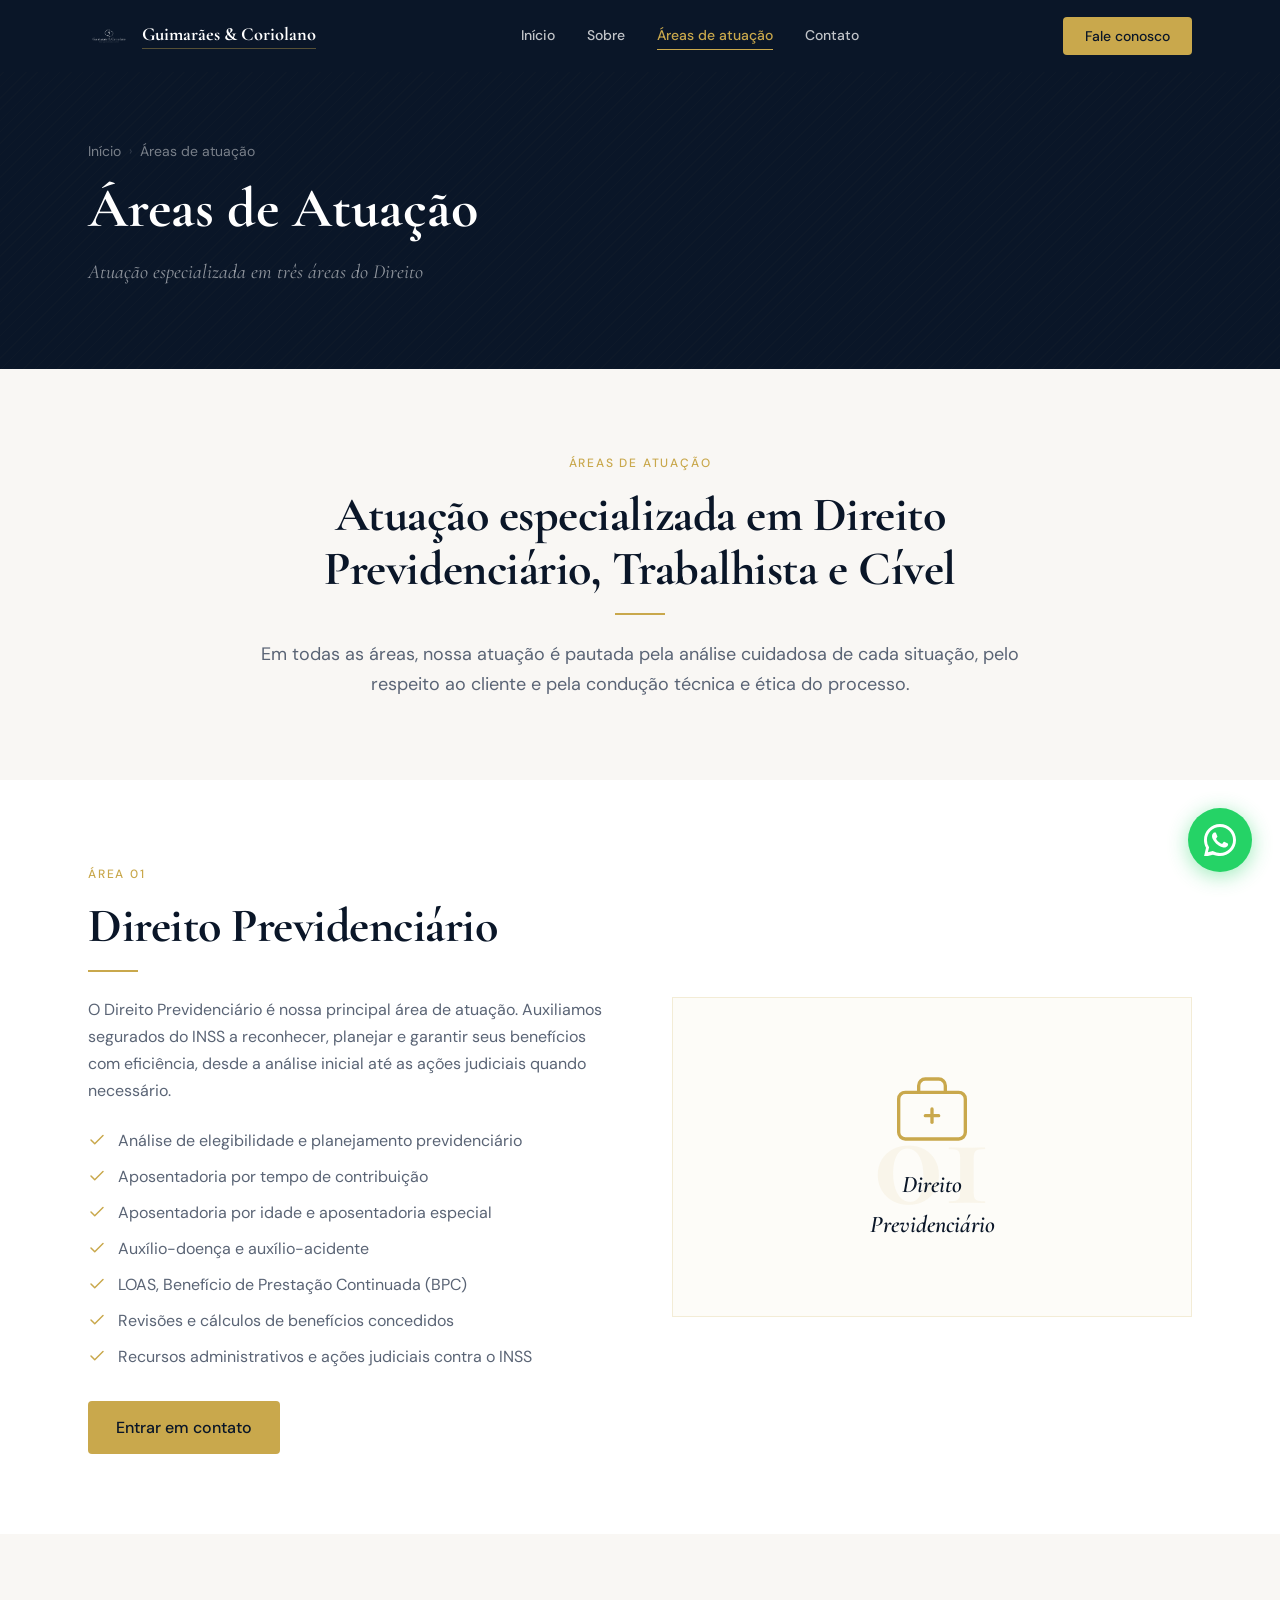
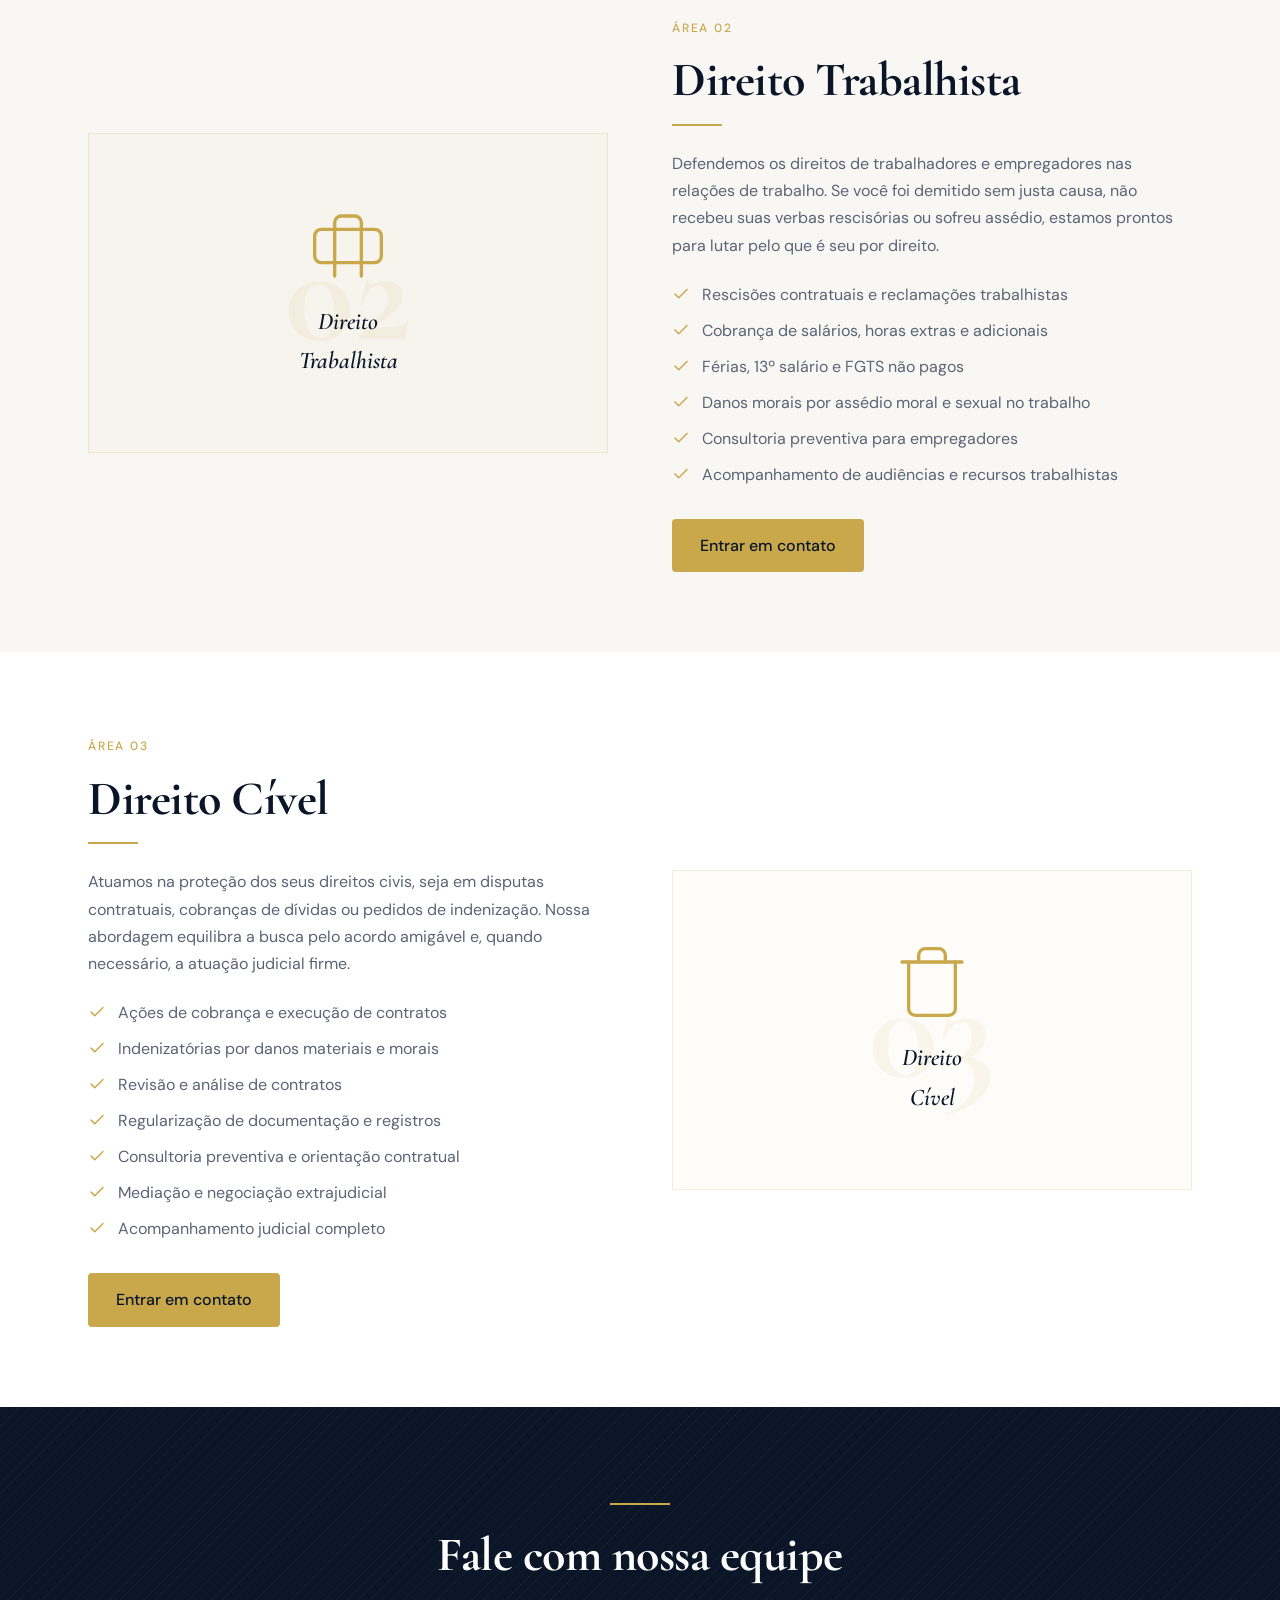
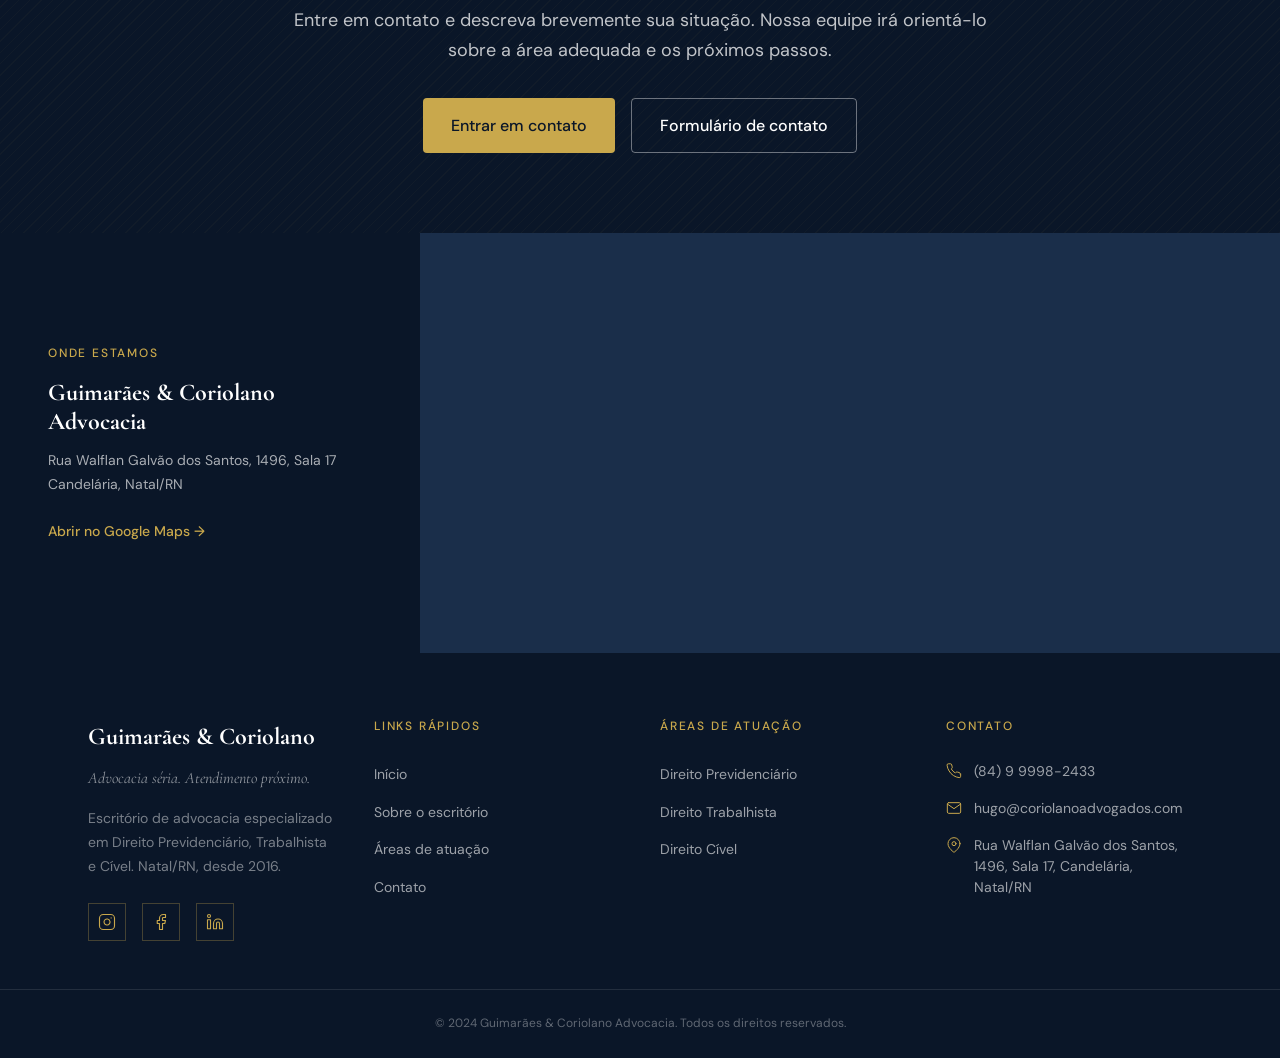
==== commit a5efed7e: "Revisão de copy, localização e linguagem - Remove frases genéricas de IA: convicção, excelência, rep" ====
--- a/areas.html
+++ b/areas.html
@@ -3,7 +3,7 @@
 <head>
   <meta charset="UTF-8">
   <meta name="viewport" content="width=device-width, initial-scale=1.0">
-  <title>Áreas de Atuação | Guimarães & Coriolano Advocacia — Natal/RN</title>
+  <title>Áreas de Atuação | Guimarães & Coriolano Advocacia | Natal/RN</title>
   <meta name="description" content="Atuação em Direito Previdenciário, Trabalhista e Cível. O escritório Guimarães & Coriolano oferece assessoria jurídica especializada em Natal/RN com ética e dedicação.">
 
   <link rel="preconnect" href="https://fonts.googleapis.com">
@@ -22,7 +22,7 @@
   <header class="header" role="banner">
     <div class="container">
       <div class="header__inner">
-        <a href="index.html" class="header__logo" aria-label="Guimarães & Coriolano Advocacia — Página inicial">
+        <a href="index.html" class="header__logo" aria-label="Guimarães & Coriolano Advocacia, Página inicial">
           <img src="logo.webp" alt="Logo Guimarães & Coriolano">
           <span class="header__logo-text">Guimarães &amp; Coriolano</span>
         </a>
@@ -86,7 +86,7 @@
     </section>
 
 
-    <!-- ÁREA 1 — PREVIDENCIÁRIO -->
+    <!-- ÁREA 1, PREVIDENCIÁRIO -->
     <section class="bg-white section-padding" id="previdenciario" aria-label="Direito Previdenciário">
       <div class="container">
         <div class="grid-2" style="gap: var(--space-16); align-items: center;">
@@ -122,7 +122,7 @@
               </li>
               <li class="service-list-item">
                 <svg xmlns="http://www.w3.org/2000/svg" viewBox="0 0 24 24" fill="none" stroke="currentColor" stroke-width="2" stroke-linecap="round" stroke-linejoin="round" aria-hidden="true"><polyline points="20 6 9 17 4 12"/></svg>
-                LOAS — Benefício de Prestação Continuada (BPC)
+                LOAS, Benefício de Prestação Continuada (BPC)
               </li>
               <li class="service-list-item">
                 <svg xmlns="http://www.w3.org/2000/svg" viewBox="0 0 24 24" fill="none" stroke="currentColor" stroke-width="2" stroke-linecap="round" stroke-linejoin="round" aria-hidden="true"><polyline points="20 6 9 17 4 12"/></svg>
@@ -156,7 +156,7 @@
     </section>
 
 
-    <!-- ÁREA 2 — TRABALHISTA -->
+    <!-- ÁREA 2, TRABALHISTA -->
     <section class="bg-cream section-padding" id="trabalhista" aria-label="Direito Trabalhista">
       <div class="container">
         <div class="grid-2" style="gap: var(--space-16); align-items: center;">
@@ -220,7 +220,7 @@
     </section>
 
 
-    <!-- ÁREA 3 — CÍVEL -->
+    <!-- ÁREA 3, CÍVEL -->
     <section class="bg-white section-padding" id="civel" aria-label="Direito Cível">
       <div class="container">
         <div class="grid-2" style="gap: var(--space-16); align-items: center;">
@@ -317,7 +317,7 @@
     <div class="section-map__info">
       <span class="section-label">Onde estamos</span>
       <h2 class="section-map__title">Guimarães &amp; Coriolano Advocacia</h2>
-      <p class="section-map__address">Rua Walflan Galvão dos Santos, 1496 — Sala 17<br>Candelária, Natal/RN</p>
+      <p class="section-map__address">Rua Walflan Galvão dos Santos, 1496, Sala 17<br>Candelária, Natal/RN</p>
       <a href="https://www.google.com/maps?ll=-5.82951,-35.224603&z=17&t=m&hl=pt-BR&gl=US&mapclient=embed&cid=2956913582609514440" target="_blank" rel="noopener" class="section-map__link">Abrir no Google Maps →</a>
     </div>
     <div class="section-map__embed">
@@ -337,7 +337,7 @@
       <div class="footer__grid">
         <div>
           <p class="footer__brand-name">Guimarães &amp; Coriolano</p>
-          <p class="footer__brand-slogan">Justiça com compromisso e excelência.</p>
+          <p class="footer__brand-slogan">Advocacia séria. Atendimento próximo.</p>
           <p class="footer__brand-desc">Escritório de advocacia especializado em Direito Previdenciário, Trabalhista e Cível. Natal/RN, desde 2016.</p>
           <div class="footer__social" aria-label="Redes sociais">
             <a href="https://www.instagram.com/guimaraescoriolanoadvocacia/" target="_blank" rel="noopener" class="footer__social-link" aria-label="Instagram"><svg xmlns="http://www.w3.org/2000/svg" width="18" height="18" viewBox="0 0 24 24" fill="none" stroke="currentColor" stroke-width="1.5" stroke-linecap="round" stroke-linejoin="round"><rect x="2" y="2" width="20" height="20" rx="5"/><path d="M16 11.37A4 4 0 1 1 12.63 8 4 4 0 0 1 16 11.37z"/><line x1="17.5" y1="6.5" x2="17.51" y2="6.5"/></svg></a>
@@ -374,7 +374,7 @@
           </div>
           <div class="footer__contact-item">
             <svg xmlns="http://www.w3.org/2000/svg" width="16" height="16" viewBox="0 0 24 24" fill="none" stroke="currentColor" stroke-width="1.5" stroke-linecap="round" stroke-linejoin="round" aria-hidden="true"><path d="M21 10c0 7-9 13-9 13s-9-6-9-13a9 9 0 0 1 18 0z"/><circle cx="12" cy="10" r="3"/></svg>
-            <span>Rua Walflan Galvão dos Santos, 1496 — Sala 17, Candelária, Natal/RN</span>
+            <span>Rua Walflan Galvão dos Santos, 1496, Sala 17, Candelária, Natal/RN</span>
           </div>
         </div>
       </div>
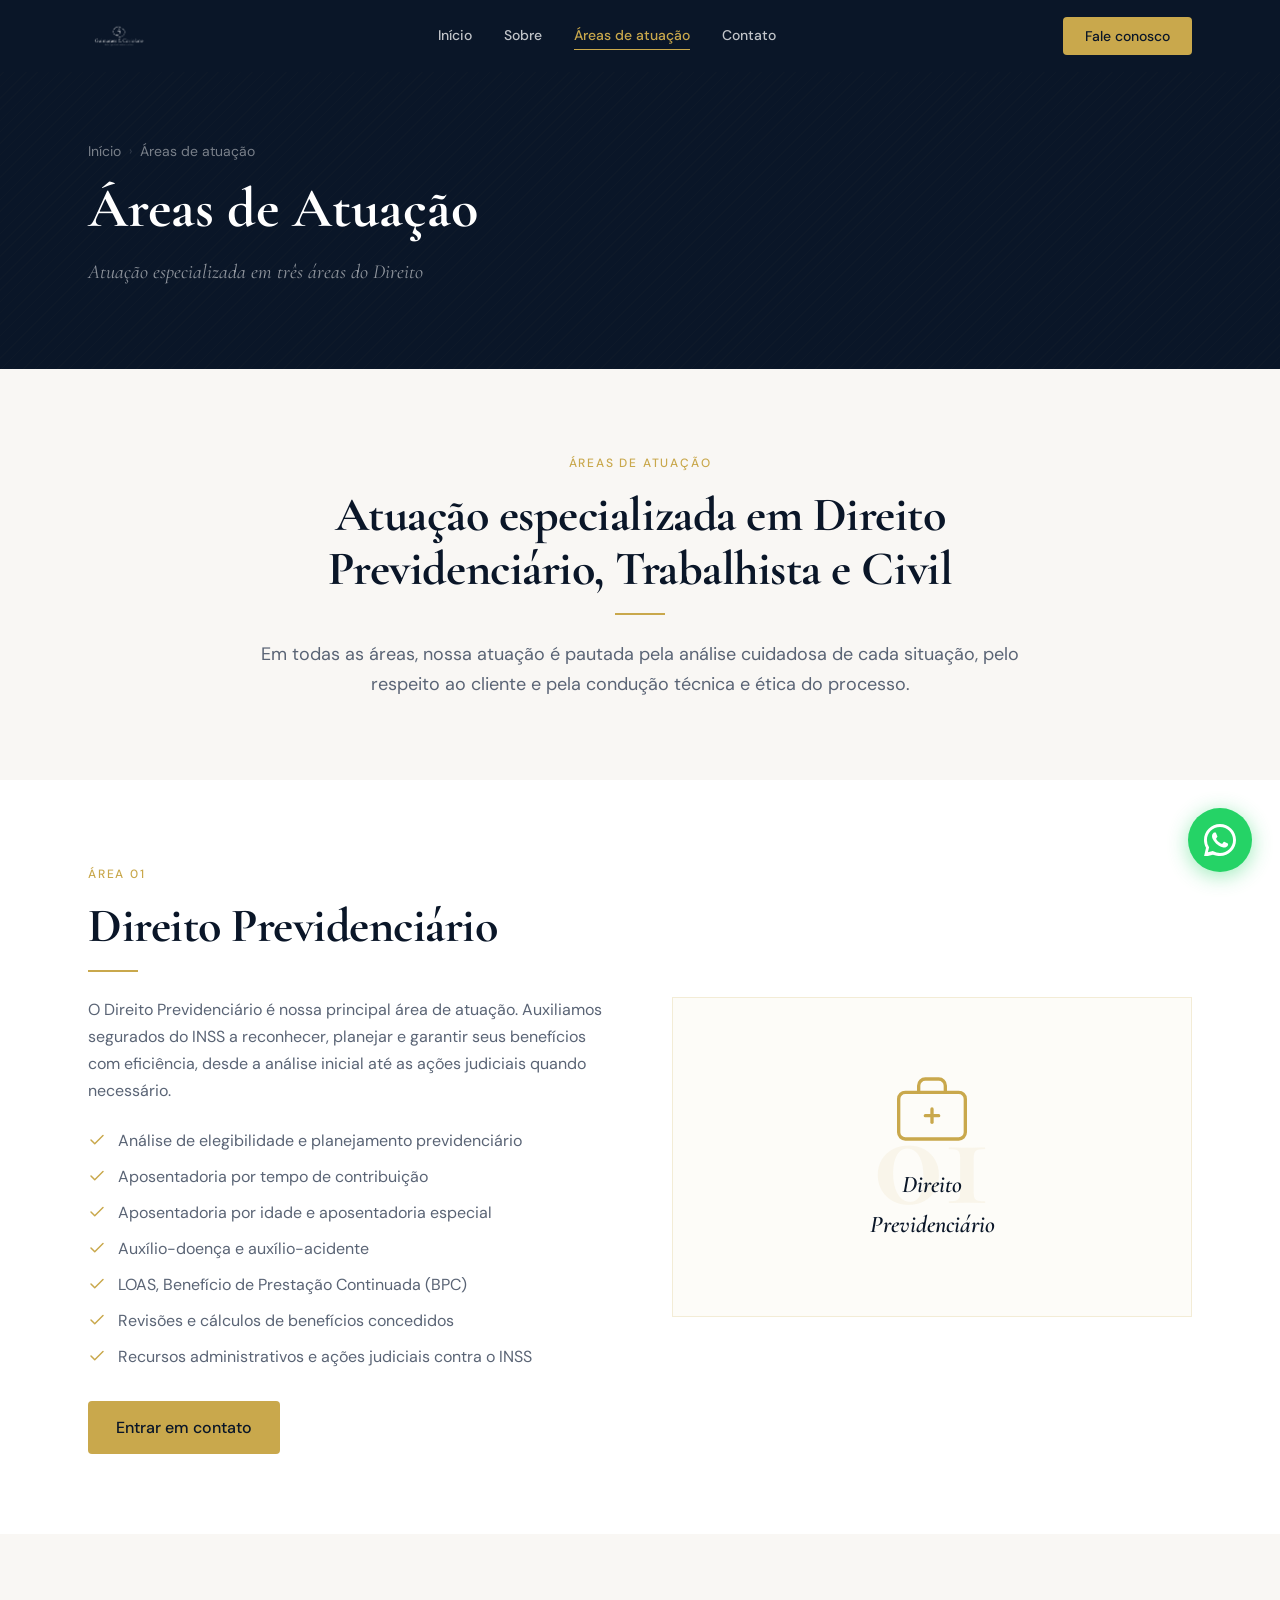
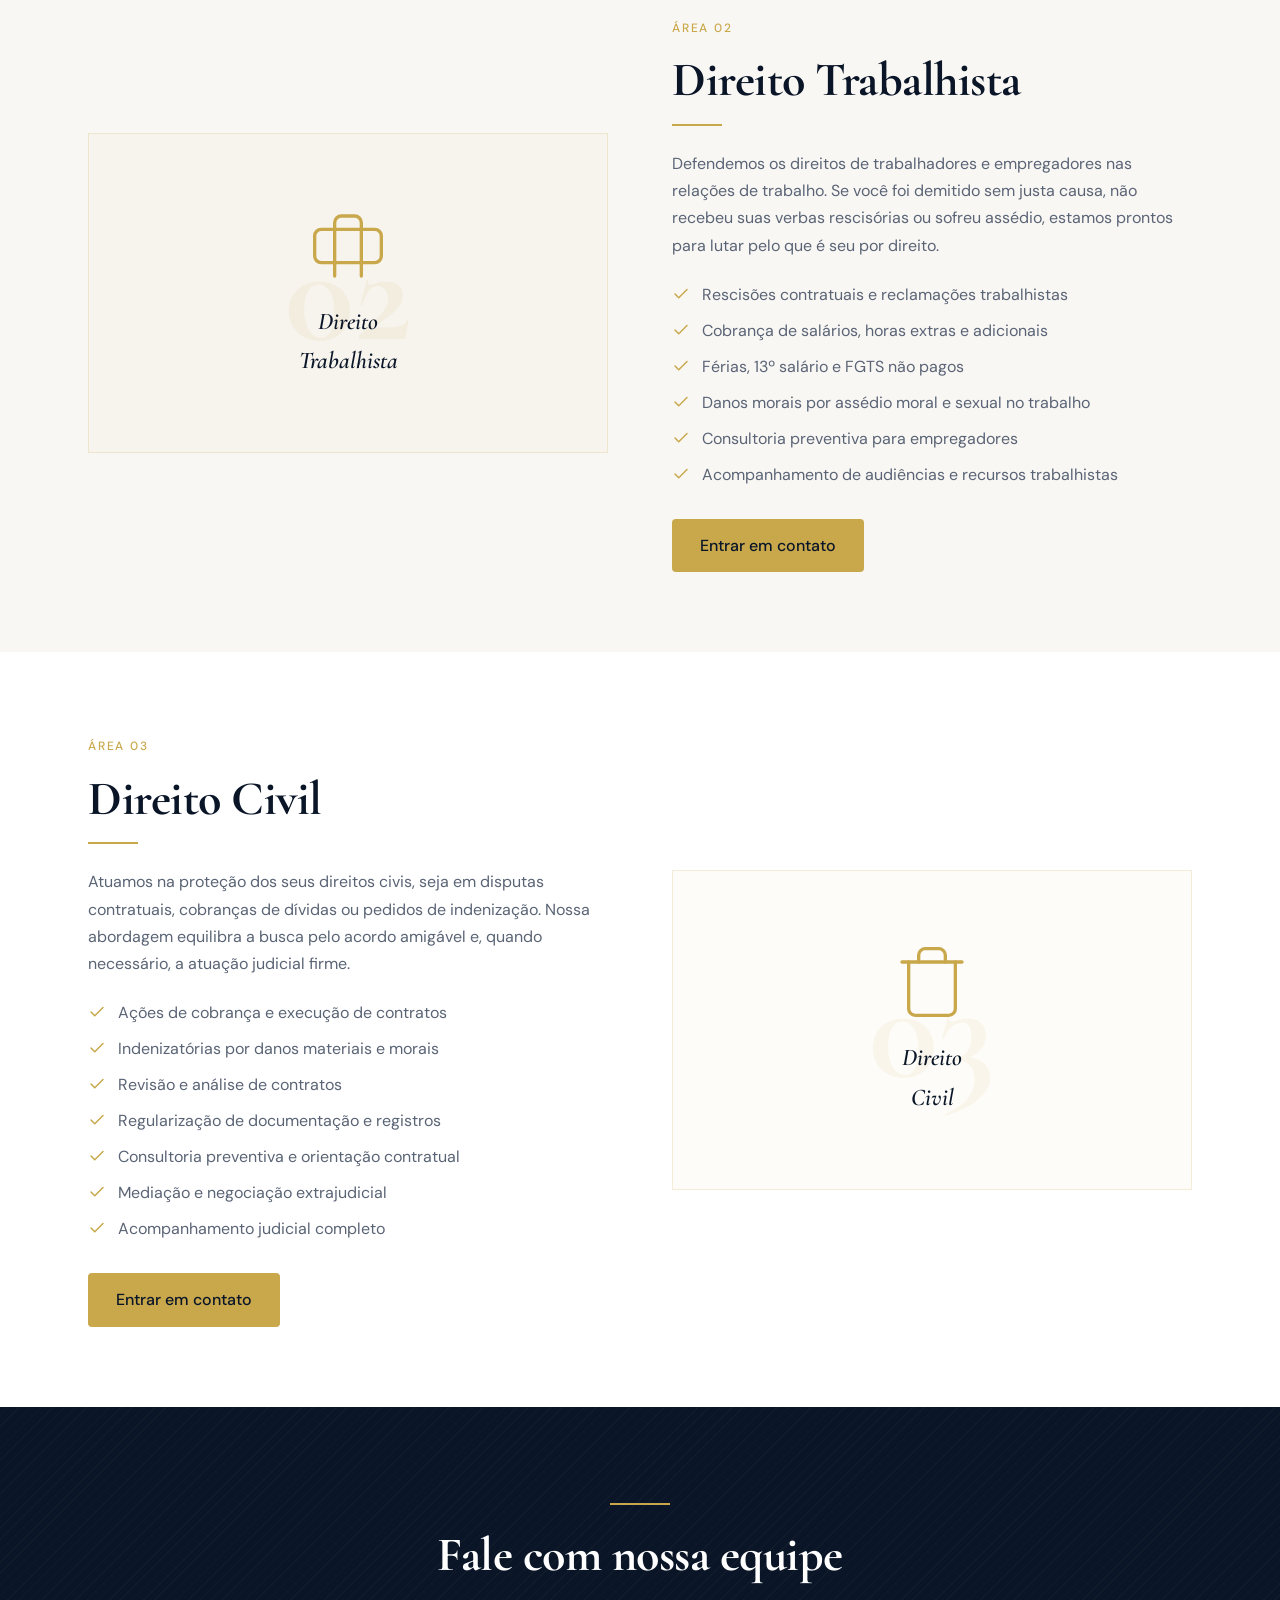
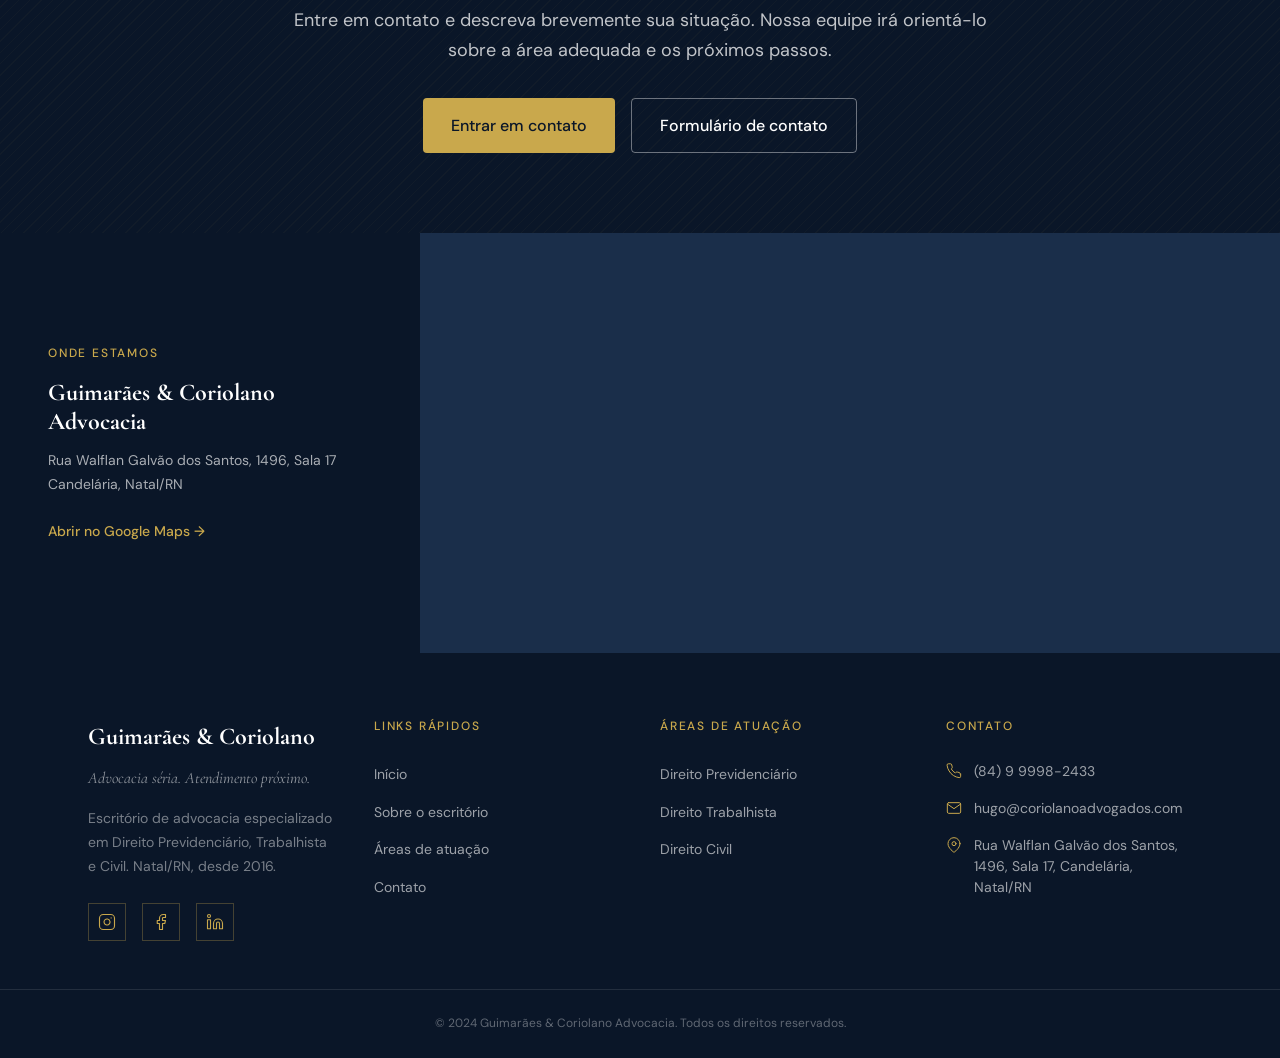
==== commit 76ba11b1: "Ajustes de header, SEO, copy e rastreamento - Remove texto do header e aumenta logo (42px → 62px) em" ====
--- a/areas.html
+++ b/areas.html
@@ -4,7 +4,16 @@
   <meta charset="UTF-8">
   <meta name="viewport" content="width=device-width, initial-scale=1.0">
   <title>Áreas de Atuação | Guimarães & Coriolano Advocacia | Natal/RN</title>
-  <meta name="description" content="Atuação em Direito Previdenciário, Trabalhista e Cível. O escritório Guimarães & Coriolano oferece assessoria jurídica especializada em Natal/RN com ética e dedicação.">
+  <link rel="icon" type="image/webp" href="logo.webp">
+  <meta name="description" content="Atuação em Direito Previdenciário, Trabalhista e Civil. O escritório Guimarães & Coriolano oferece assessoria jurídica especializada em Natal/RN com ética e dedicação.">
+
+  <!-- Google Tag Manager -->
+  <script>(function(w,d,s,l,i){w[l]=w[l]||[];w[l].push({'gtm.start':
+  new Date().getTime(),event:'gtm.js'});var f=d.getElementsByTagName(s)[0],
+  j=d.createElement(s),dl=l!='dataLayer'?'&l='+l:'';j.async=true;j.src=
+  'https://www.googletagmanager.com/gtm.js?id='+i+dl;f.parentNode.insertBefore(j,f);
+  })(window,document,'script','dataLayer','GTM-WH4GN9VQ');</script>
+  <!-- End Google Tag Manager -->
 
   <link rel="preconnect" href="https://fonts.googleapis.com">
   <link rel="preconnect" href="https://fonts.gstatic.com" crossorigin>
@@ -18,13 +27,17 @@
 </head>
 <body>
 
+  <!-- Google Tag Manager (noscript) -->
+  <noscript><iframe src="https://www.googletagmanager.com/ns.html?id=GTM-WH4GN9VQ"
+  height="0" width="0" style="display:none;visibility:hidden"></iframe></noscript>
+  <!-- End Google Tag Manager (noscript) -->
+
   <!-- HEADER -->
   <header class="header" role="banner">
     <div class="container">
       <div class="header__inner">
         <a href="index.html" class="header__logo" aria-label="Guimarães & Coriolano Advocacia, Página inicial">
           <img src="logo.webp" alt="Logo Guimarães & Coriolano">
-          <span class="header__logo-text">Guimarães &amp; Coriolano</span>
         </a>
         <nav class="header__nav" role="navigation" aria-label="Navegação principal">
           <a href="index.html" class="header__nav-link">Início</a>
@@ -75,7 +88,7 @@
         <div style="max-width: 760px; margin: 0 auto; text-align: center;">
           <span class="section-label fade-in">Áreas de atuação</span>
           <h2 class="section-title section-title--navy fade-in" data-delay="100" style="margin-bottom: var(--space-4);">
-            Atuação especializada em Direito Previdenciário, Trabalhista e Cível
+            Atuação especializada em Direito Previdenciário, Trabalhista e Civil
           </h2>
           <span class="gold-line gold-line--center fade-in" data-delay="200" aria-hidden="true"></span>
           <p class="fade-in" data-delay="300" style="color: var(--color-text-muted); font-size: var(--text-lg); margin-top: var(--space-6); line-height: 1.7;">
@@ -221,7 +234,7 @@
 
 
     <!-- ÁREA 3, CÍVEL -->
-    <section class="bg-white section-padding" id="civel" aria-label="Direito Cível">
+    <section class="bg-white section-padding" id="civel" aria-label="Direito Civil">
       <div class="container">
         <div class="grid-2" style="gap: var(--space-16); align-items: center;">
 
@@ -229,7 +242,7 @@
           <div class="fade-in">
             <span class="section-label">Área 03</span>
             <h2 class="section-title section-title--navy" style="margin-bottom: var(--space-4);">
-              Direito Cível
+              Direito Civil
             </h2>
             <span class="gold-line" aria-hidden="true" style="margin-bottom: var(--space-6);"></span>
 
@@ -281,7 +294,7 @@
               <path d="M19 6v14a2 2 0 0 1-2 2H7a2 2 0 0 1-2-2V6"/>
               <path d="M8 6V4a2 2 0 0 1 2-2h4a2 2 0 0 1 2 2v2"/>
             </svg>
-            <p class="area-deco__title">Direito<br>Cível</p>
+            <p class="area-deco__title">Direito<br>Civil</p>
           </div>
 
         </div>
@@ -318,11 +331,11 @@
       <span class="section-label">Onde estamos</span>
       <h2 class="section-map__title">Guimarães &amp; Coriolano Advocacia</h2>
       <p class="section-map__address">Rua Walflan Galvão dos Santos, 1496, Sala 17<br>Candelária, Natal/RN</p>
-      <a href="https://www.google.com/maps?ll=-5.82951,-35.224603&z=17&t=m&hl=pt-BR&gl=US&mapclient=embed&cid=2956913582609514440" target="_blank" rel="noopener" class="section-map__link">Abrir no Google Maps →</a>
+      <a href="https://www.google.com/maps/place/Guimarães+%26+Coriolano+Advogados+Associados/@-5.829585,-35.2246204,17z" target="_blank" rel="noopener" class="section-map__link">Abrir no Google Maps →</a>
     </div>
     <div class="section-map__embed">
       <iframe
-        src="https://maps.google.com/maps?cid=2956913582609514440&output=embed&hl=pt-BR"
+        src="https://maps.google.com/maps?q=Guimar%C3%A3es+%26+Coriolano+Advogados+Associados,Natal,RN&output=embed&hl=pt-BR"
         width="100%" height="100%" style="border:0; display:block;"
         allowfullscreen loading="lazy"
         title="Localização do escritório Guimarães & Coriolano"
@@ -338,7 +351,7 @@
         <div>
           <p class="footer__brand-name">Guimarães &amp; Coriolano</p>
           <p class="footer__brand-slogan">Advocacia séria. Atendimento próximo.</p>
-          <p class="footer__brand-desc">Escritório de advocacia especializado em Direito Previdenciário, Trabalhista e Cível. Natal/RN, desde 2016.</p>
+          <p class="footer__brand-desc">Escritório de advocacia especializado em Direito Previdenciário, Trabalhista e Civil. Natal/RN, desde 2016.</p>
           <div class="footer__social" aria-label="Redes sociais">
             <a href="https://www.instagram.com/guimaraescoriolanoadvocacia/" target="_blank" rel="noopener" class="footer__social-link" aria-label="Instagram"><svg xmlns="http://www.w3.org/2000/svg" width="18" height="18" viewBox="0 0 24 24" fill="none" stroke="currentColor" stroke-width="1.5" stroke-linecap="round" stroke-linejoin="round"><rect x="2" y="2" width="20" height="20" rx="5"/><path d="M16 11.37A4 4 0 1 1 12.63 8 4 4 0 0 1 16 11.37z"/><line x1="17.5" y1="6.5" x2="17.51" y2="6.5"/></svg></a>
             <a href="#" class="footer__social-link" aria-label="Facebook"><svg xmlns="http://www.w3.org/2000/svg" width="18" height="18" viewBox="0 0 24 24" fill="none" stroke="currentColor" stroke-width="1.5" stroke-linecap="round" stroke-linejoin="round"><path d="M18 2h-3a5 5 0 0 0-5 5v3H7v4h3v8h4v-8h3l1-4h-4V7a1 1 0 0 1 1-1h3z"/></svg></a>
@@ -359,7 +372,7 @@
           <ul class="footer__links">
             <li><a href="areas.html#previdenciario" class="footer__link">Direito Previdenciário</a></li>
             <li><a href="areas.html#trabalhista" class="footer__link">Direito Trabalhista</a></li>
-            <li><a href="areas.html#civel" class="footer__link">Direito Cível</a></li>
+            <li><a href="areas.html#civel" class="footer__link">Direito Civil</a></li>
           </ul>
         </div>
         <div>
--- a/css/components.css
+++ b/css/components.css
@@ -39,7 +39,7 @@
 }
 
 .header__logo img {
-  height: 42px;
+  height: 62px;
   width: auto;
 }
 
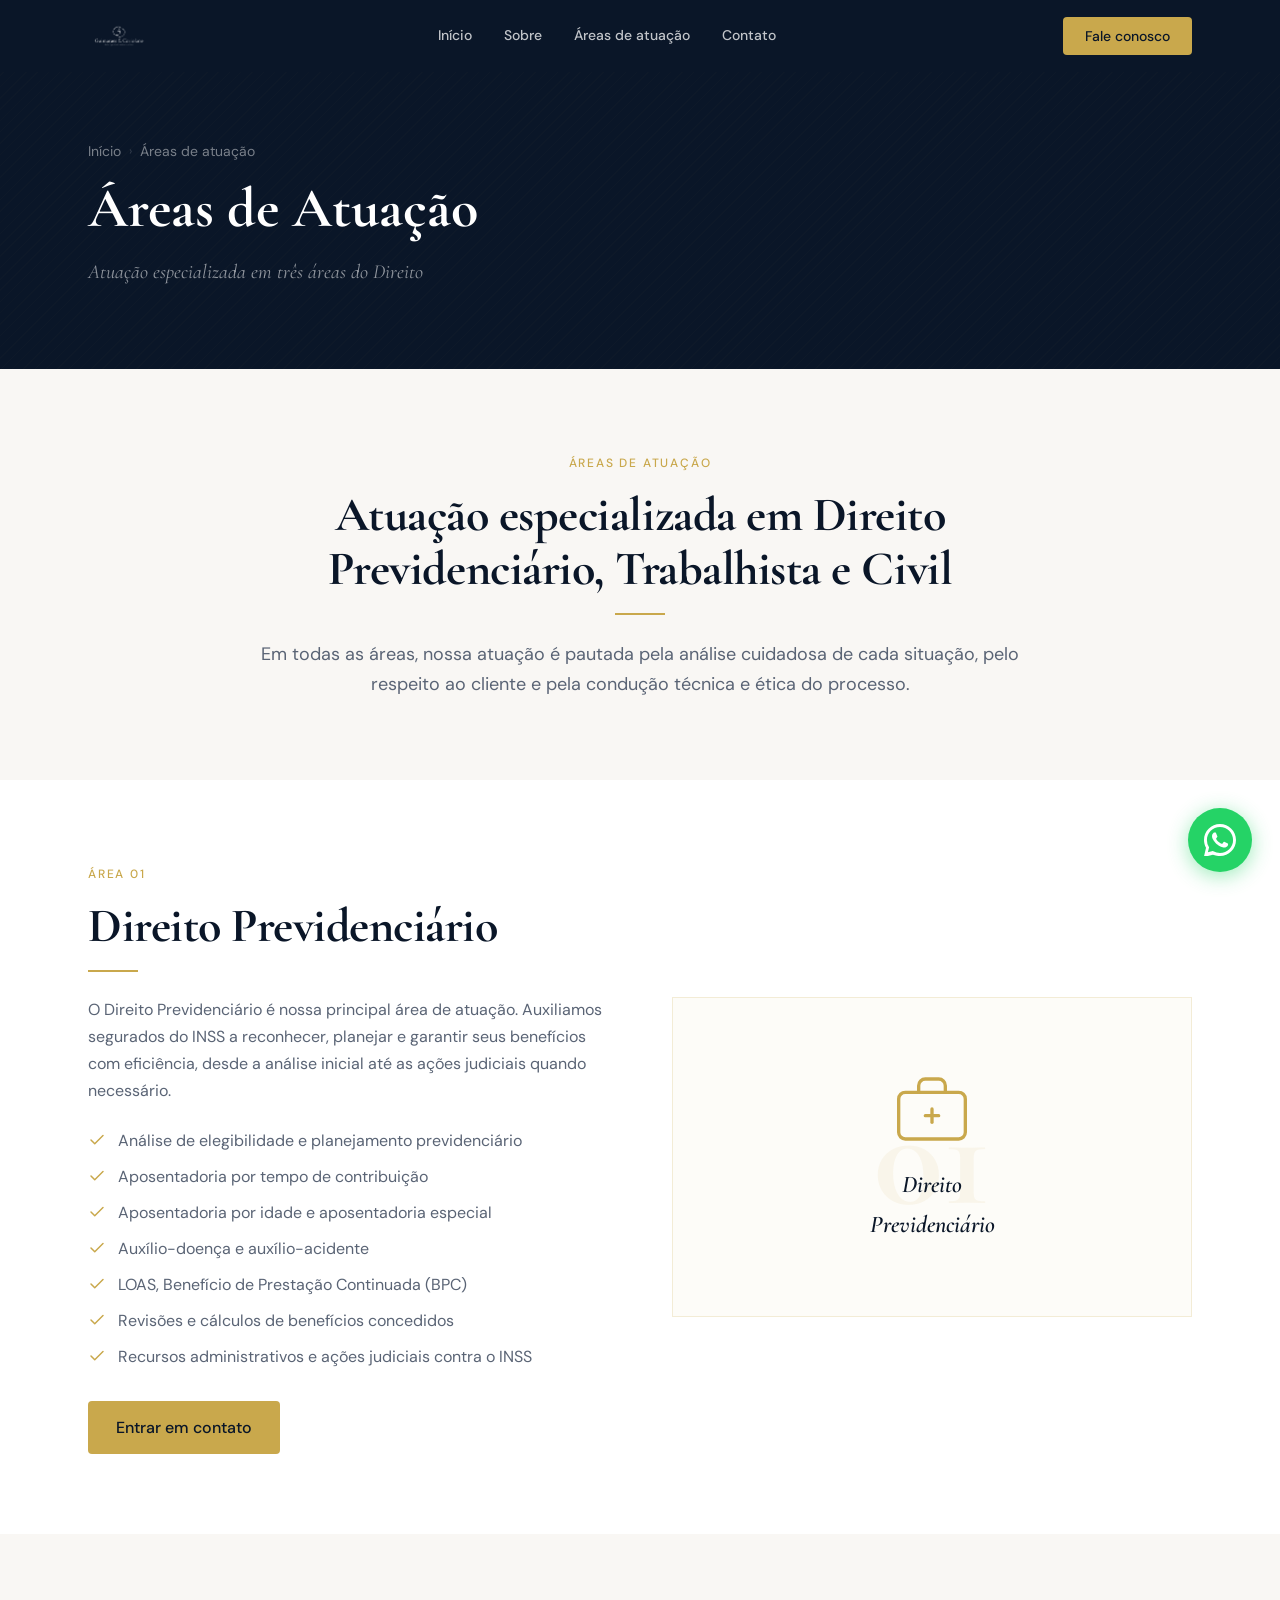
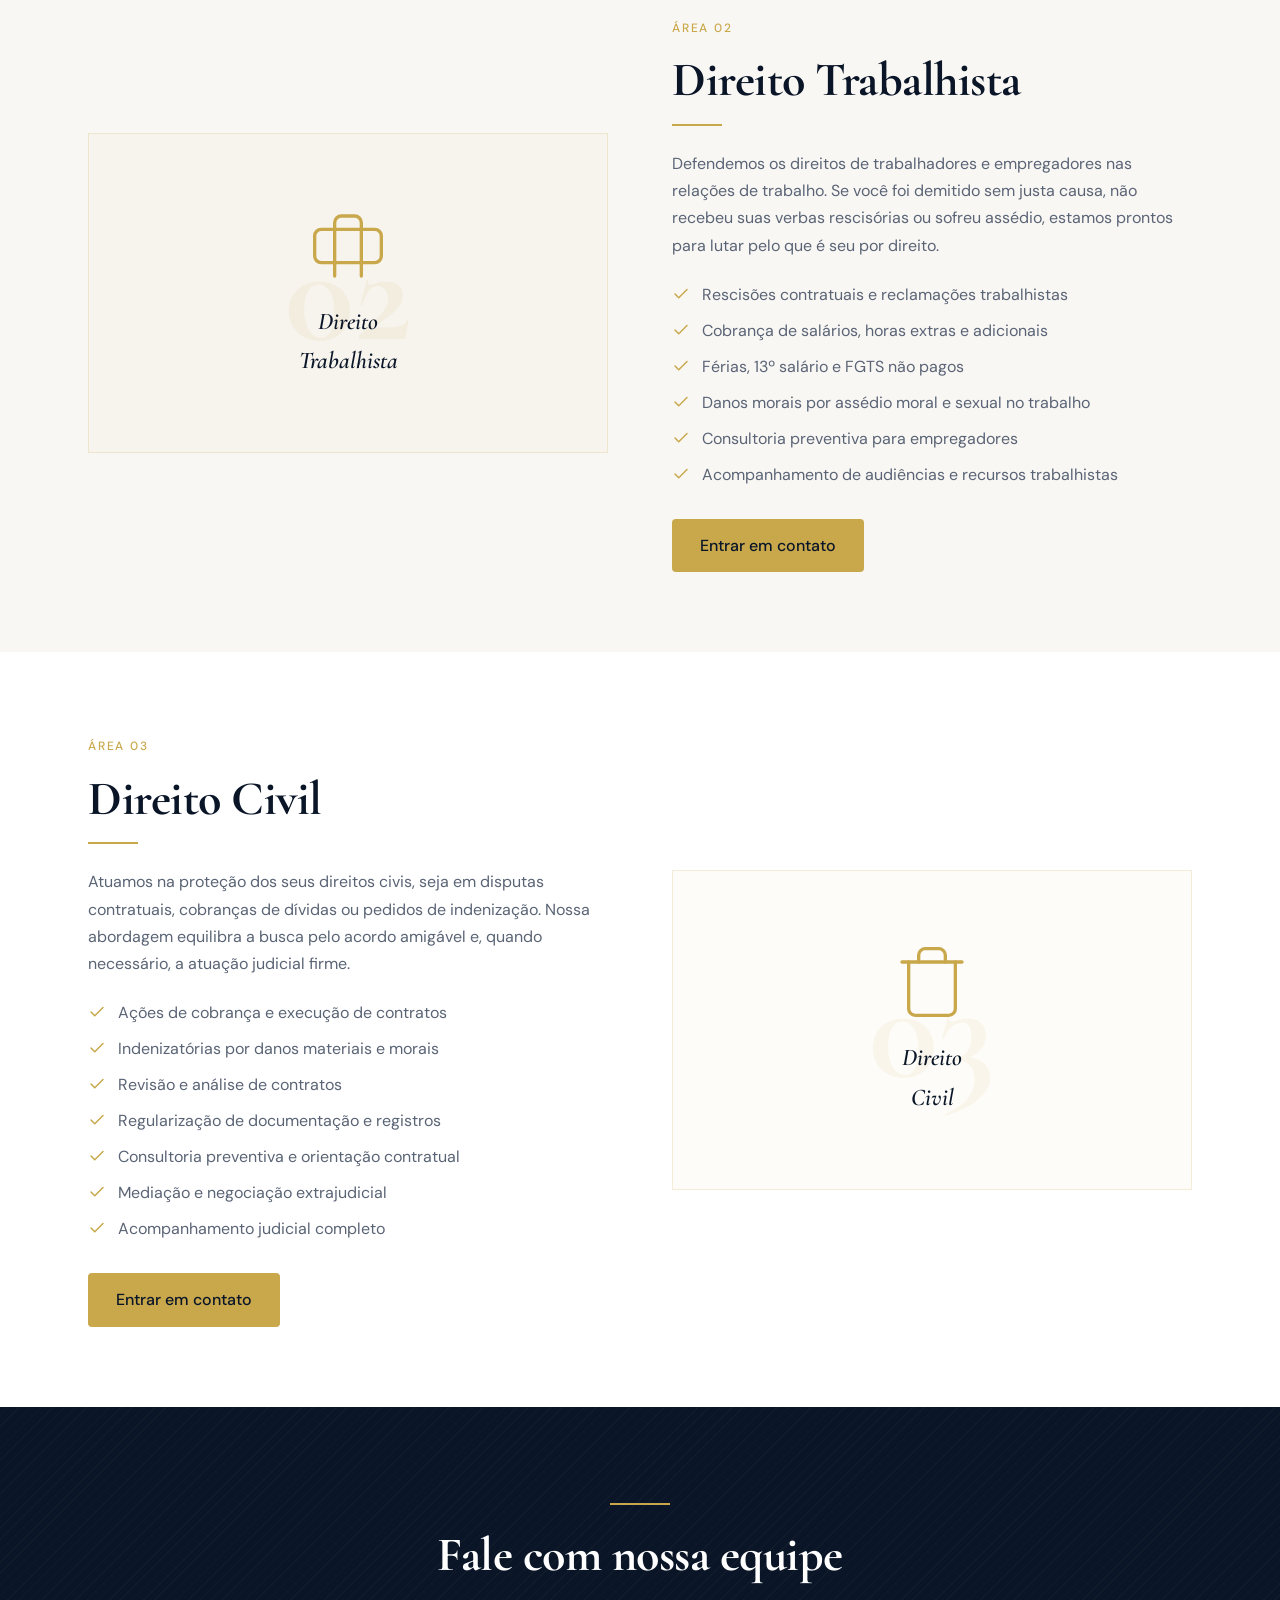
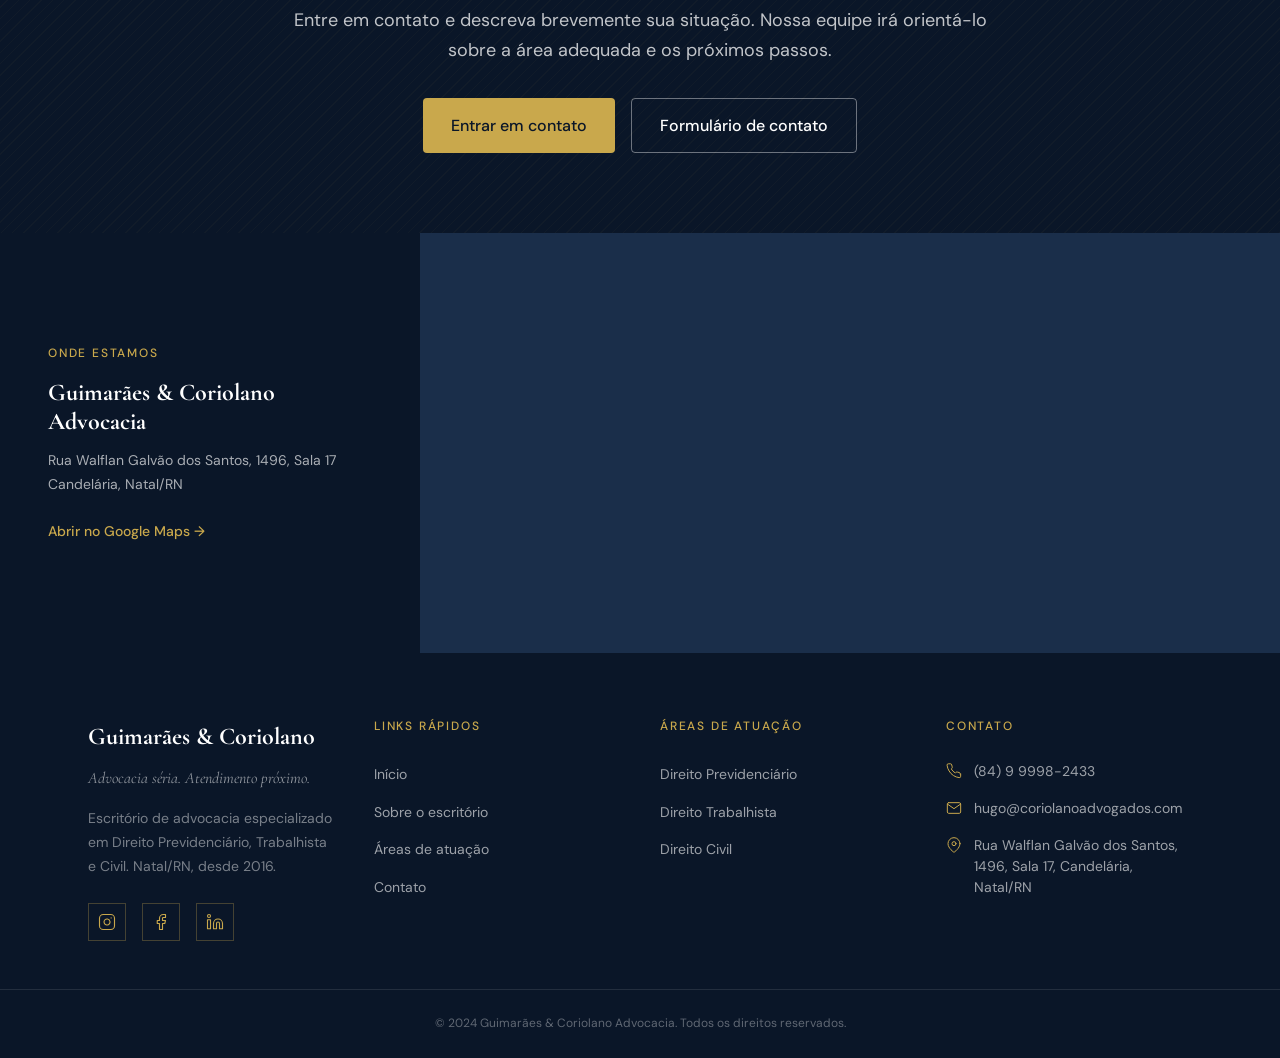
==== commit b0de5794: "Adiciona URLs limpas (sem .html) - Cria .htaccess com mod_rewrite para Apache/HostGator:   redirecio" ====
--- a/areas.html
+++ b/areas.html
@@ -36,14 +36,14 @@
   <header class="header" role="banner">
     <div class="container">
       <div class="header__inner">
-        <a href="index.html" class="header__logo" aria-label="Guimarães & Coriolano Advocacia, Página inicial">
+        <a href="/" class="header__logo" aria-label="Guimarães & Coriolano Advocacia, Página inicial">
           <img src="logo.webp" alt="Logo Guimarães & Coriolano">
         </a>
         <nav class="header__nav" role="navigation" aria-label="Navegação principal">
-          <a href="index.html" class="header__nav-link">Início</a>
-          <a href="sobre.html" class="header__nav-link">Sobre</a>
-          <a href="areas.html" class="header__nav-link">Áreas de atuação</a>
-          <a href="contato.html" class="header__nav-link">Contato</a>
+          <a href="/" class="header__nav-link">Início</a>
+          <a href="/sobre" class="header__nav-link">Sobre</a>
+          <a href="/areas" class="header__nav-link">Áreas de atuação</a>
+          <a href="/contato" class="header__nav-link">Contato</a>
         </nav>
         <div class="header__cta">
           <a href="https://api.whatsapp.com/send/?phone=5584999982433&text=Ol%C3%A1%2C+gostaria+de+entrar+em+contato+com+o+escrit%C3%B3rio+Guimar%C3%A3es+%26+Coriolano.+&type=phone_number&app_absent=0" target="_blank" rel="noopener" class="btn-header-cta">Fale conosco</a>
@@ -57,10 +57,10 @@
 
   <!-- Mobile Menu -->
   <div class="mobile-menu" id="mobile-menu" role="dialog" aria-modal="true" aria-label="Menu de navegação">
-    <a href="index.html" class="mobile-menu__link">Início</a>
-    <a href="sobre.html" class="mobile-menu__link">Sobre</a>
-    <a href="areas.html" class="mobile-menu__link">Áreas de atuação</a>
-    <a href="contato.html" class="mobile-menu__link">Contato</a>
+    <a href="/" class="mobile-menu__link">Início</a>
+    <a href="/sobre" class="mobile-menu__link">Sobre</a>
+    <a href="/areas" class="mobile-menu__link">Áreas de atuação</a>
+    <a href="/contato" class="mobile-menu__link">Contato</a>
     <a href="https://api.whatsapp.com/send/?phone=5584999982433&text=Ol%C3%A1%2C+gostaria+de+entrar+em+contato+com+o+escrit%C3%B3rio+Guimar%C3%A3es+%26+Coriolano.+&type=phone_number&app_absent=0" target="_blank" rel="noopener" class="mobile-menu__cta btn">Fale conosco</a>
   </div>
 
@@ -72,7 +72,7 @@
       <div class="texture-overlay" aria-hidden="true"></div>
       <div class="container" style="position: relative; z-index: 2;">
         <nav class="page-hero__breadcrumb" aria-label="Breadcrumb">
-          <a href="index.html">Início</a>
+          <a href="/">Início</a>
           <span class="page-hero__breadcrumb-sep" aria-hidden="true">›</span>
           <span>Áreas de atuação</span>
         </nav>
@@ -316,7 +316,7 @@
           </p>
           <div class="fade-in" data-delay="300" style="display: flex; flex-wrap: wrap; gap: var(--space-4); justify-content: center;">
             <a href="https://api.whatsapp.com/send/?phone=5584999982433&text=Ol%C3%A1%2C+gostaria+de+entrar+em+contato+com+o+escrit%C3%B3rio+Guimar%C3%A3es+%26+Coriolano.+&type=phone_number&app_absent=0" target="_blank" rel="noopener" class="btn btn--primary">Entrar em contato</a>
-            <a href="contato.html" class="btn btn--ghost">Formulário de contato</a>
+            <a href="/contato" class="btn btn--ghost">Formulário de contato</a>
           </div>
         </div>
       </div>
@@ -361,18 +361,18 @@
         <div>
           <p class="footer__col-title">Links rápidos</p>
           <ul class="footer__links">
-            <li><a href="index.html" class="footer__link">Início</a></li>
-            <li><a href="sobre.html" class="footer__link">Sobre o escritório</a></li>
-            <li><a href="areas.html" class="footer__link">Áreas de atuação</a></li>
-            <li><a href="contato.html" class="footer__link">Contato</a></li>
+            <li><a href="/" class="footer__link">Início</a></li>
+            <li><a href="/sobre" class="footer__link">Sobre o escritório</a></li>
+            <li><a href="/areas" class="footer__link">Áreas de atuação</a></li>
+            <li><a href="/contato" class="footer__link">Contato</a></li>
           </ul>
         </div>
         <div>
           <p class="footer__col-title">Áreas de atuação</p>
           <ul class="footer__links">
-            <li><a href="areas.html#previdenciario" class="footer__link">Direito Previdenciário</a></li>
-            <li><a href="areas.html#trabalhista" class="footer__link">Direito Trabalhista</a></li>
-            <li><a href="areas.html#civel" class="footer__link">Direito Civil</a></li>
+            <li><a href="/areas#previdenciario" class="footer__link">Direito Previdenciário</a></li>
+            <li><a href="/areas#trabalhista" class="footer__link">Direito Trabalhista</a></li>
+            <li><a href="/areas#civel" class="footer__link">Direito Civil</a></li>
           </ul>
         </div>
         <div>
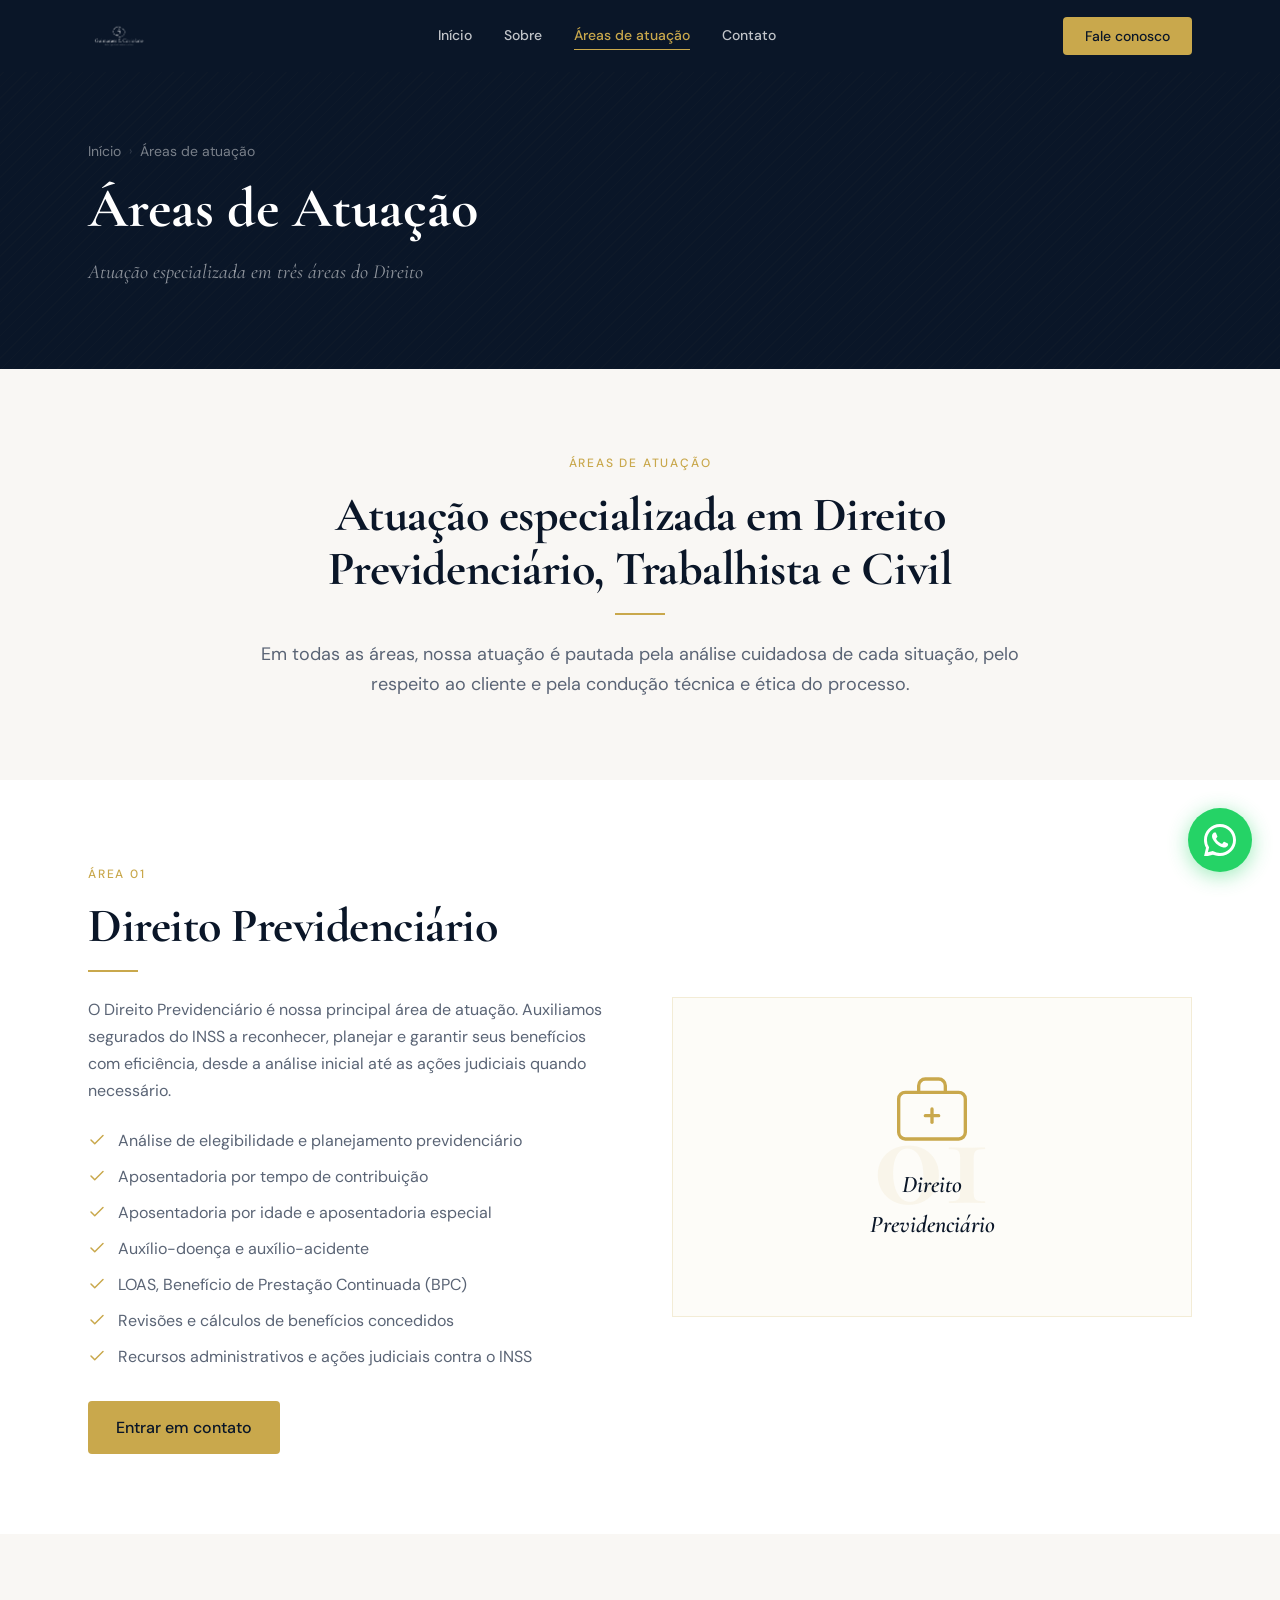
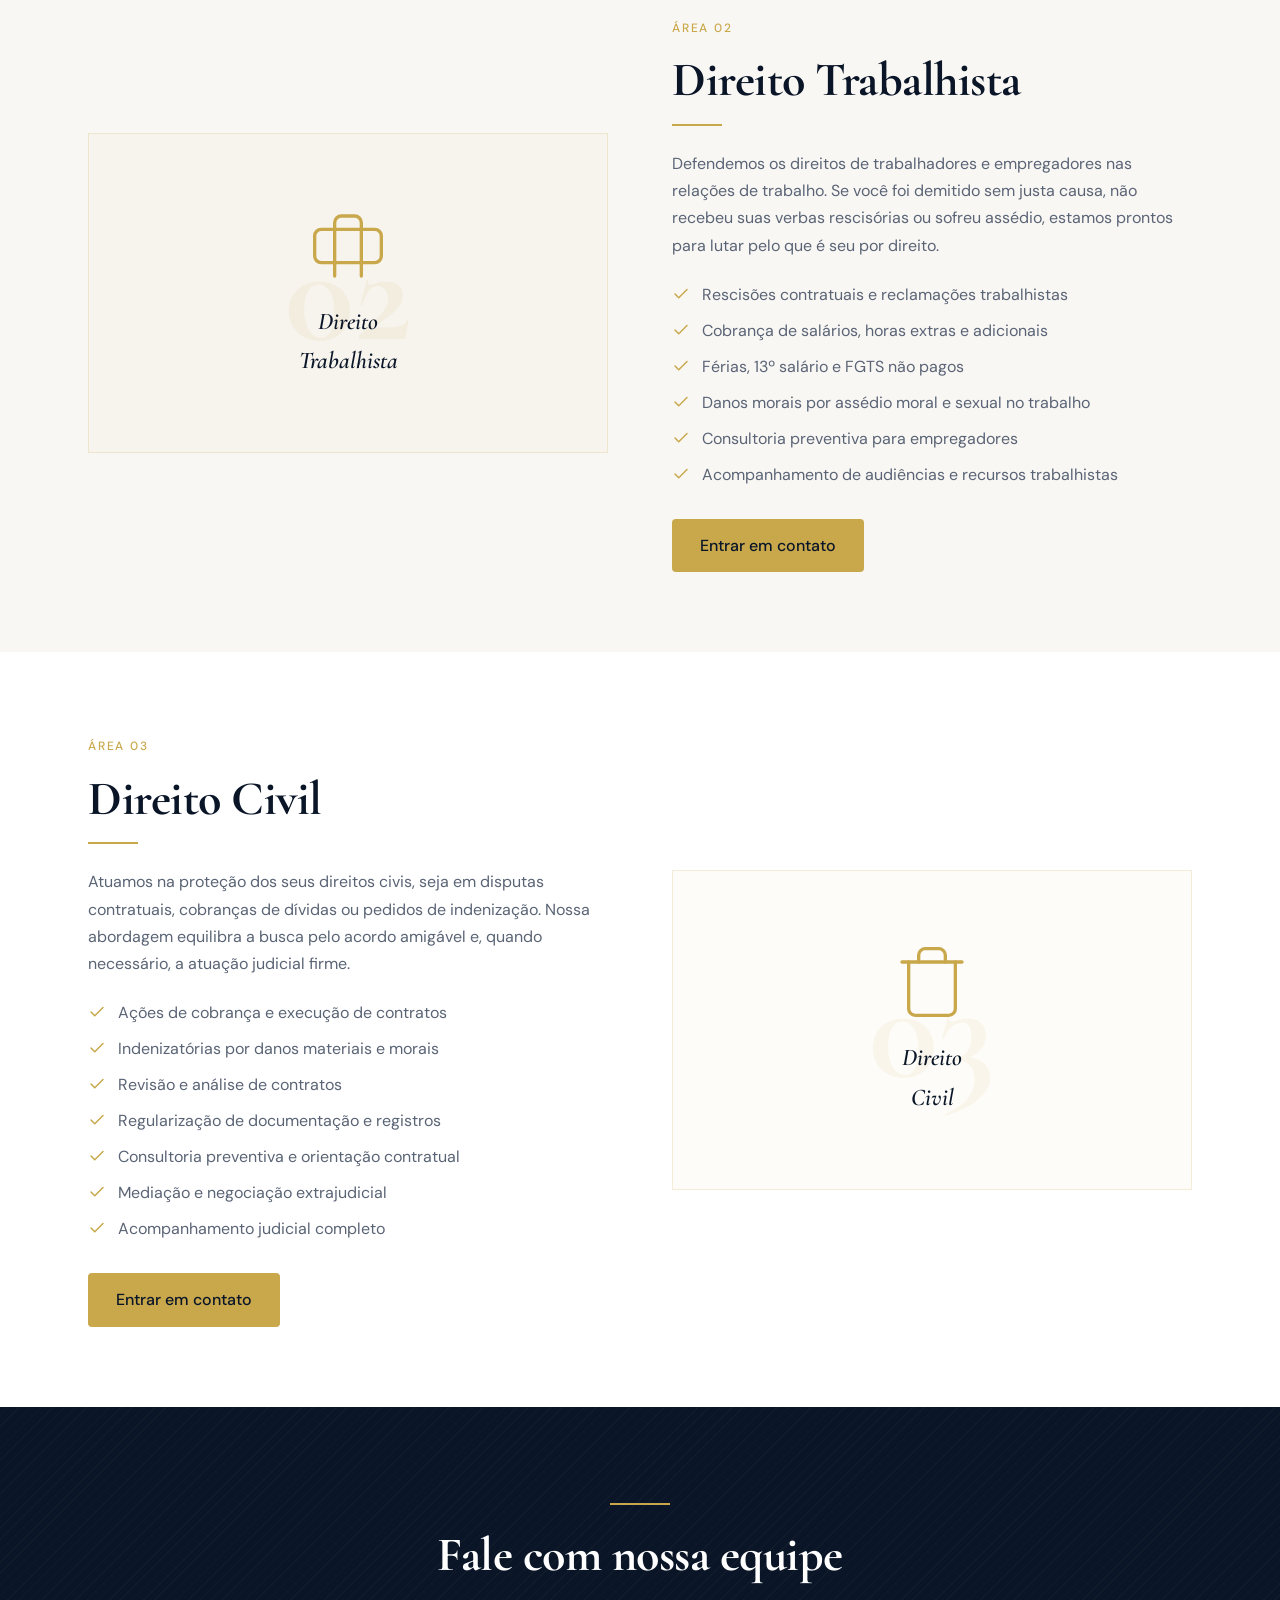
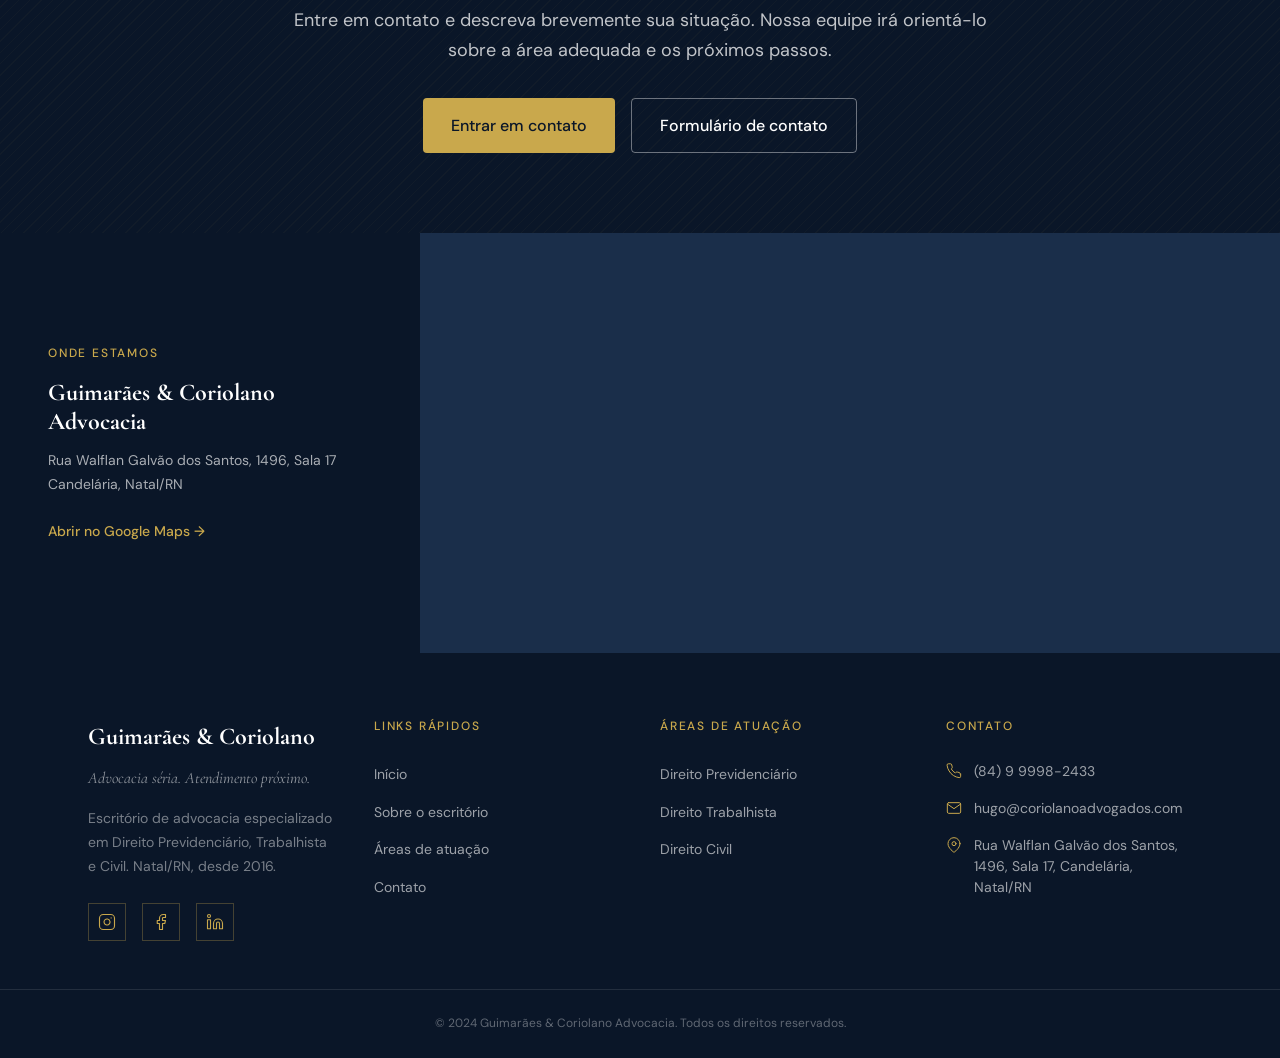
==== commit a592a224: "Reverte URLs limpas — volta para links .html Co-Authored-By: Claude Sonnet 4.6 <noreply@anthropic.co" ====
--- a/areas.html
+++ b/areas.html
@@ -36,14 +36,14 @@
   <header class="header" role="banner">
     <div class="container">
       <div class="header__inner">
-        <a href="/" class="header__logo" aria-label="Guimarães & Coriolano Advocacia, Página inicial">
+        <a href="index.html" class="header__logo" aria-label="Guimarães & Coriolano Advocacia, Página inicial">
           <img src="logo.webp" alt="Logo Guimarães & Coriolano">
         </a>
         <nav class="header__nav" role="navigation" aria-label="Navegação principal">
-          <a href="/" class="header__nav-link">Início</a>
-          <a href="/sobre" class="header__nav-link">Sobre</a>
-          <a href="/areas" class="header__nav-link">Áreas de atuação</a>
-          <a href="/contato" class="header__nav-link">Contato</a>
+          <a href="index.html" class="header__nav-link">Início</a>
+          <a href="sobre.html" class="header__nav-link">Sobre</a>
+          <a href="areas.html" class="header__nav-link">Áreas de atuação</a>
+          <a href="contato.html" class="header__nav-link">Contato</a>
         </nav>
         <div class="header__cta">
           <a href="https://api.whatsapp.com/send/?phone=5584999982433&text=Ol%C3%A1%2C+gostaria+de+entrar+em+contato+com+o+escrit%C3%B3rio+Guimar%C3%A3es+%26+Coriolano.+&type=phone_number&app_absent=0" target="_blank" rel="noopener" class="btn-header-cta">Fale conosco</a>
@@ -57,10 +57,10 @@
 
   <!-- Mobile Menu -->
   <div class="mobile-menu" id="mobile-menu" role="dialog" aria-modal="true" aria-label="Menu de navegação">
-    <a href="/" class="mobile-menu__link">Início</a>
-    <a href="/sobre" class="mobile-menu__link">Sobre</a>
-    <a href="/areas" class="mobile-menu__link">Áreas de atuação</a>
-    <a href="/contato" class="mobile-menu__link">Contato</a>
+    <a href="index.html" class="mobile-menu__link">Início</a>
+    <a href="sobre.html" class="mobile-menu__link">Sobre</a>
+    <a href="areas.html" class="mobile-menu__link">Áreas de atuação</a>
+    <a href="contato.html" class="mobile-menu__link">Contato</a>
     <a href="https://api.whatsapp.com/send/?phone=5584999982433&text=Ol%C3%A1%2C+gostaria+de+entrar+em+contato+com+o+escrit%C3%B3rio+Guimar%C3%A3es+%26+Coriolano.+&type=phone_number&app_absent=0" target="_blank" rel="noopener" class="mobile-menu__cta btn">Fale conosco</a>
   </div>
 
@@ -72,7 +72,7 @@
       <div class="texture-overlay" aria-hidden="true"></div>
       <div class="container" style="position: relative; z-index: 2;">
         <nav class="page-hero__breadcrumb" aria-label="Breadcrumb">
-          <a href="/">Início</a>
+          <a href="index.html">Início</a>
           <span class="page-hero__breadcrumb-sep" aria-hidden="true">›</span>
           <span>Áreas de atuação</span>
         </nav>
@@ -316,7 +316,7 @@
           </p>
           <div class="fade-in" data-delay="300" style="display: flex; flex-wrap: wrap; gap: var(--space-4); justify-content: center;">
             <a href="https://api.whatsapp.com/send/?phone=5584999982433&text=Ol%C3%A1%2C+gostaria+de+entrar+em+contato+com+o+escrit%C3%B3rio+Guimar%C3%A3es+%26+Coriolano.+&type=phone_number&app_absent=0" target="_blank" rel="noopener" class="btn btn--primary">Entrar em contato</a>
-            <a href="/contato" class="btn btn--ghost">Formulário de contato</a>
+            <a href="contato.html" class="btn btn--ghost">Formulário de contato</a>
           </div>
         </div>
       </div>
@@ -361,18 +361,18 @@
         <div>
           <p class="footer__col-title">Links rápidos</p>
           <ul class="footer__links">
-            <li><a href="/" class="footer__link">Início</a></li>
-            <li><a href="/sobre" class="footer__link">Sobre o escritório</a></li>
-            <li><a href="/areas" class="footer__link">Áreas de atuação</a></li>
-            <li><a href="/contato" class="footer__link">Contato</a></li>
+            <li><a href="index.html" class="footer__link">Início</a></li>
+            <li><a href="sobre.html" class="footer__link">Sobre o escritório</a></li>
+            <li><a href="areas.html" class="footer__link">Áreas de atuação</a></li>
+            <li><a href="contato.html" class="footer__link">Contato</a></li>
           </ul>
         </div>
         <div>
           <p class="footer__col-title">Áreas de atuação</p>
           <ul class="footer__links">
-            <li><a href="/areas#previdenciario" class="footer__link">Direito Previdenciário</a></li>
-            <li><a href="/areas#trabalhista" class="footer__link">Direito Trabalhista</a></li>
-            <li><a href="/areas#civel" class="footer__link">Direito Civil</a></li>
+            <li><a href="areas.html#previdenciario" class="footer__link">Direito Previdenciário</a></li>
+            <li><a href="areas.html#trabalhista" class="footer__link">Direito Trabalhista</a></li>
+            <li><a href="areas.html#civel" class="footer__link">Direito Civil</a></li>
           </ul>
         </div>
         <div>
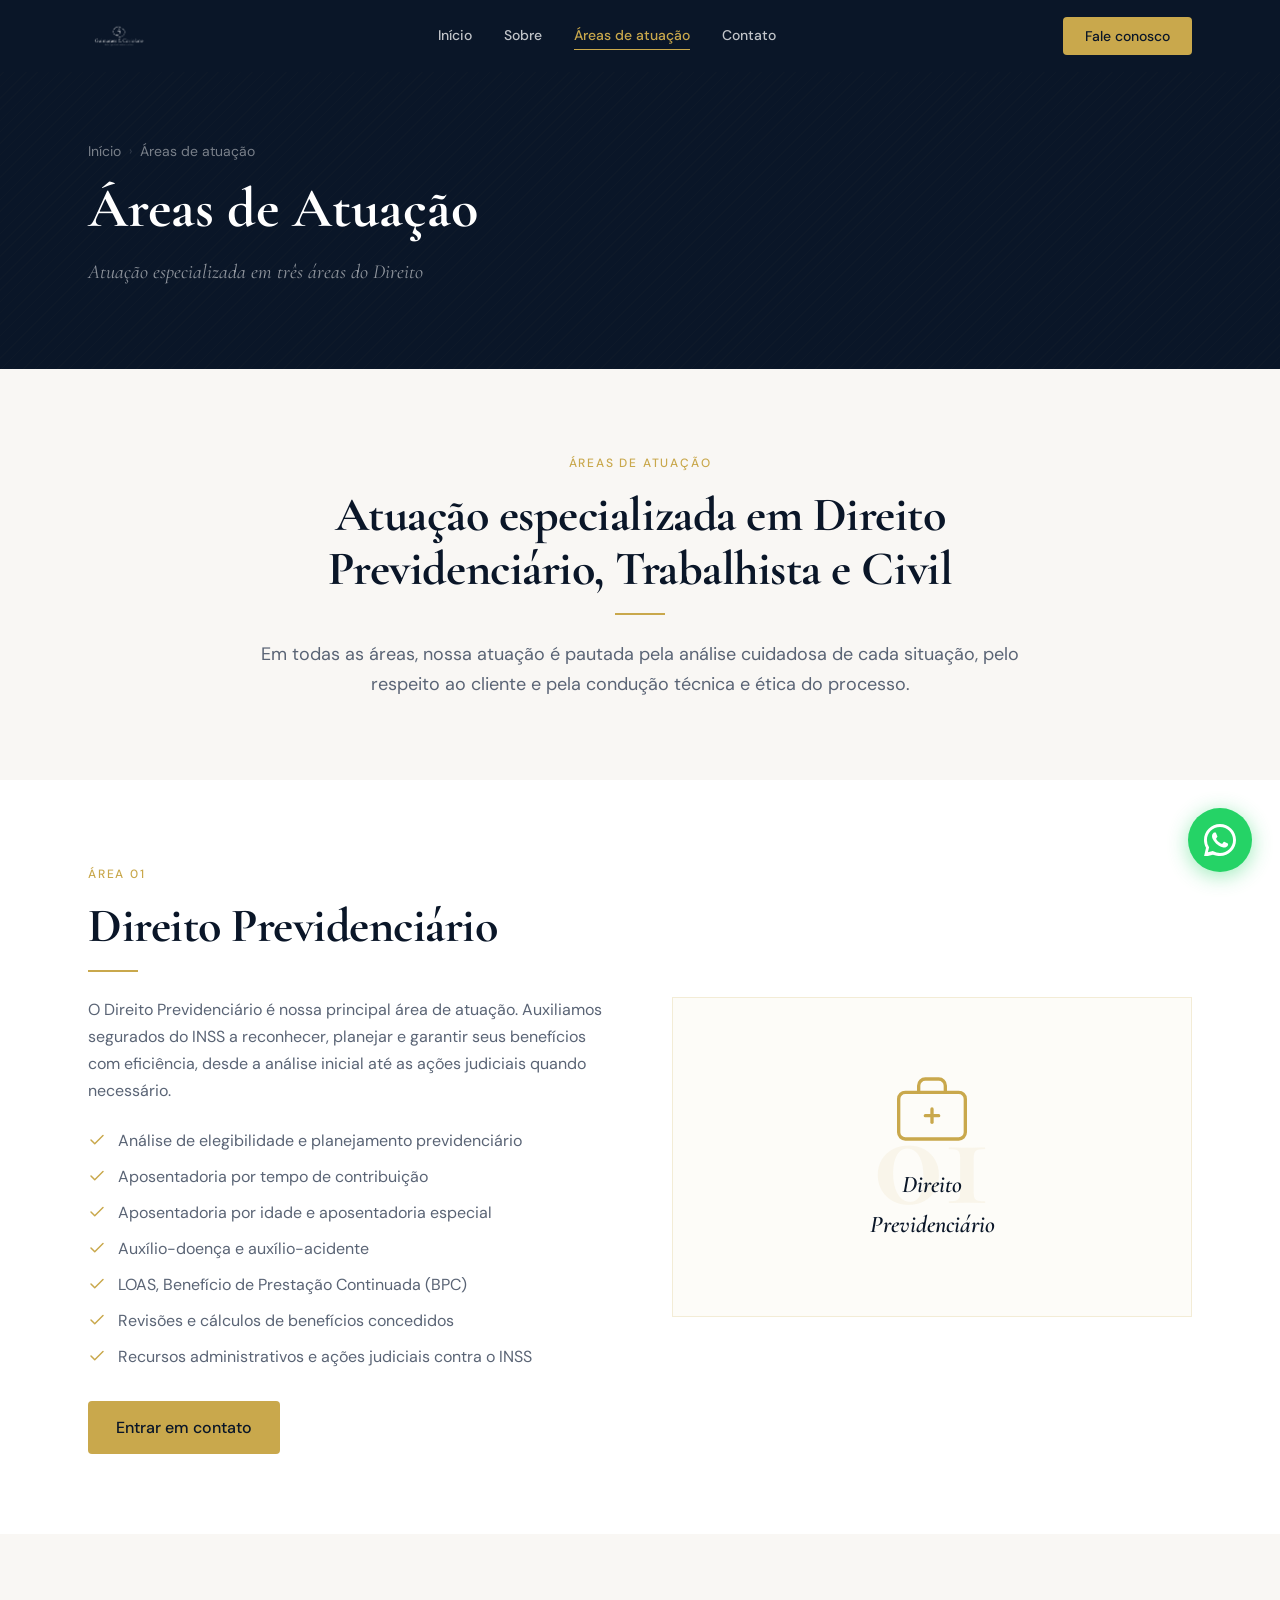
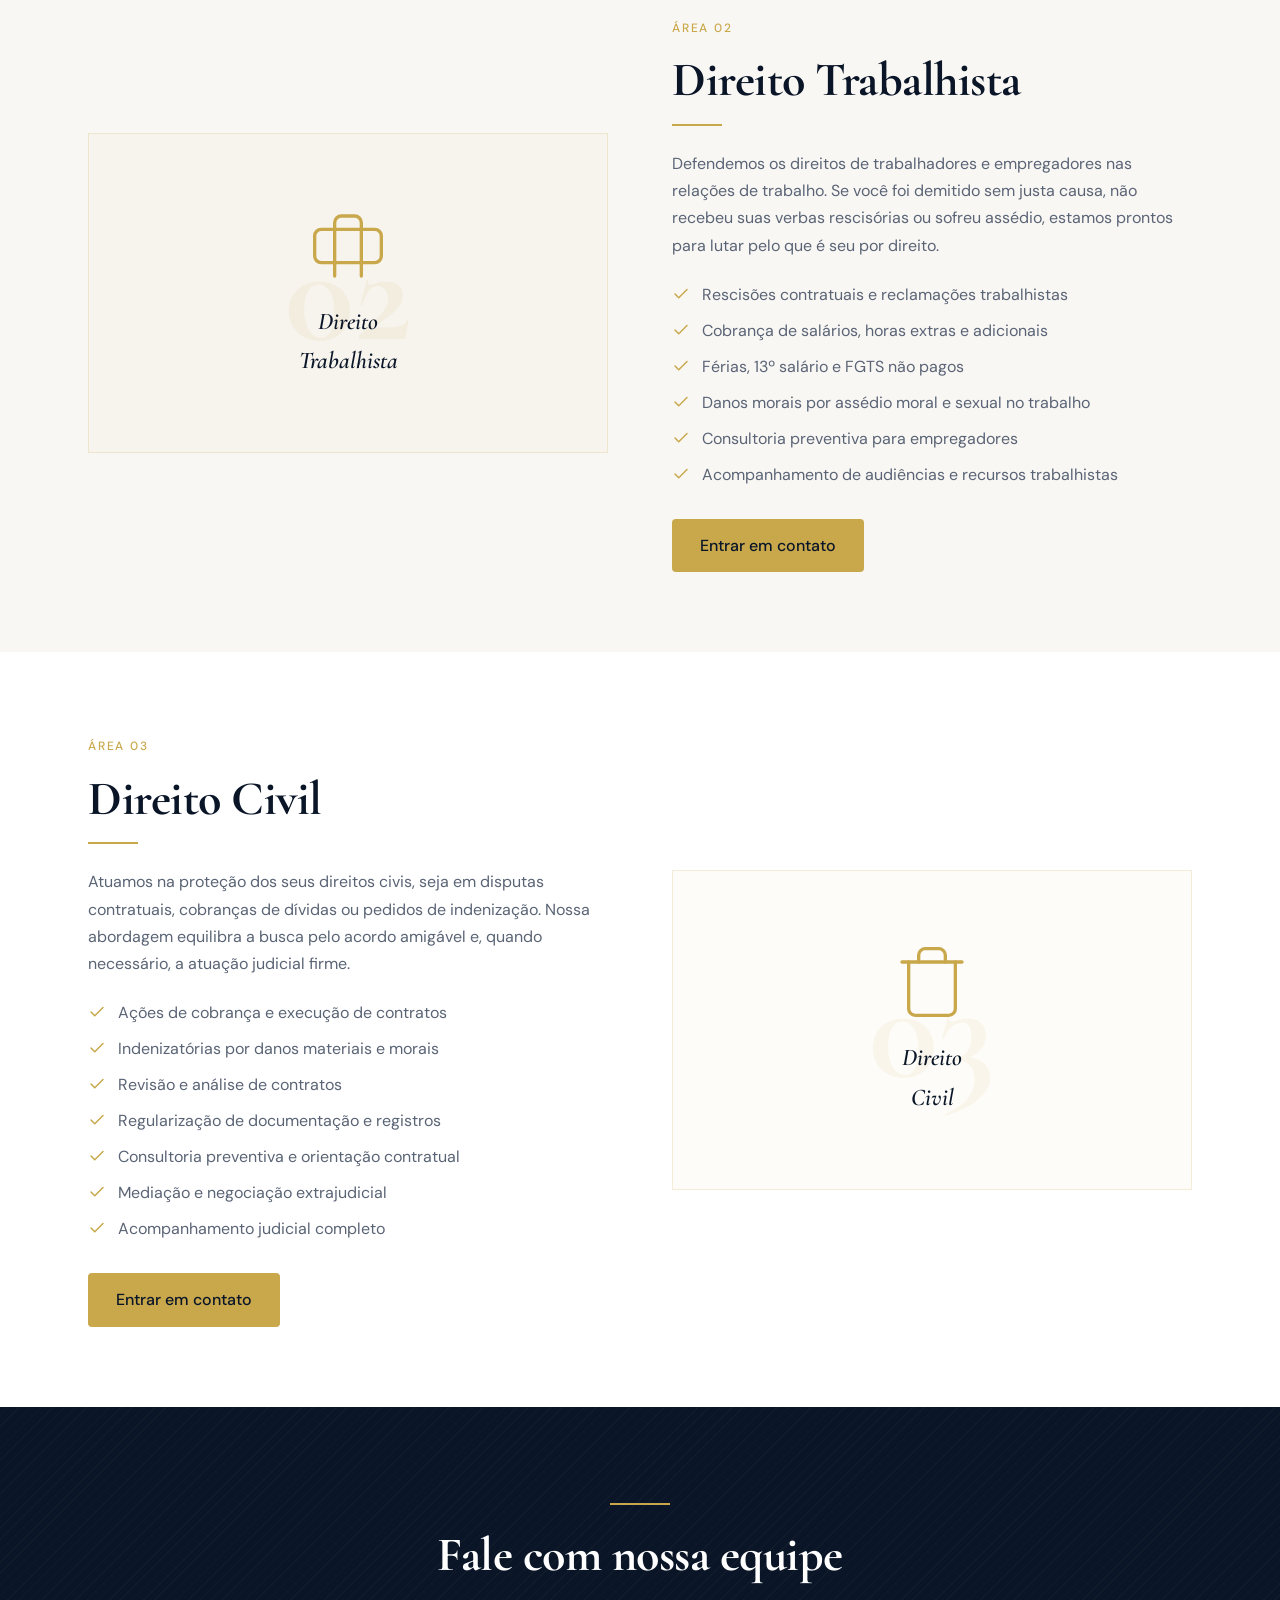
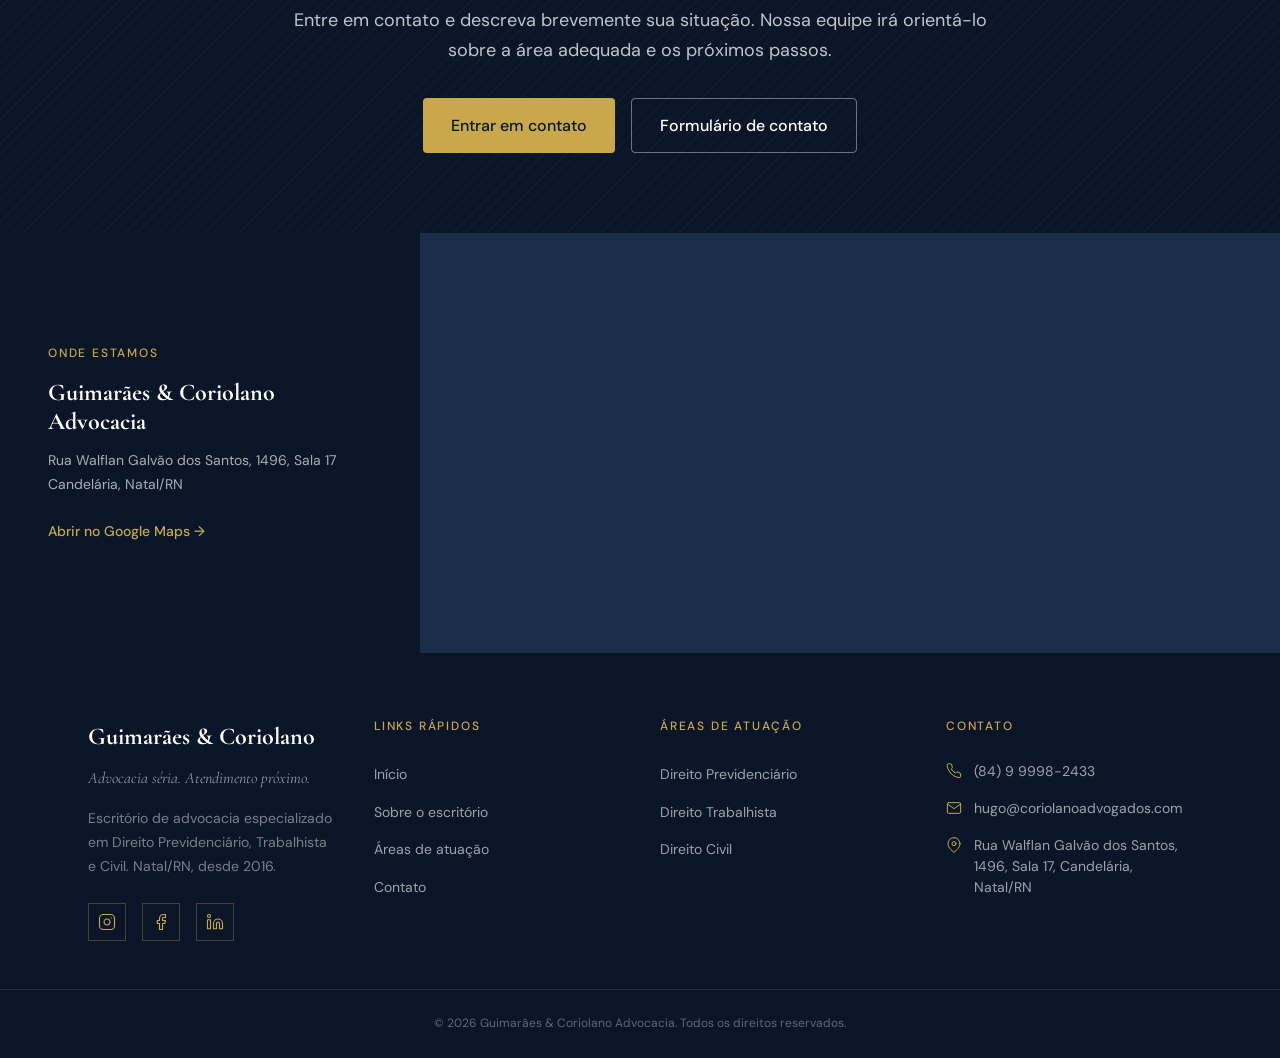
==== commit d0e37da4: "Atualiza ano do copyright no footer para 2026" ====
--- a/areas.html
+++ b/areas.html
@@ -394,7 +394,7 @@
     </div>
     <div class="footer__bottom">
       <div class="container">
-        <p>&copy; 2024 Guimarães &amp; Coriolano Advocacia. Todos os direitos reservados.</p>
+        <p>&copy; 2026 Guimarães &amp; Coriolano Advocacia. Todos os direitos reservados.</p>
       </div>
     </div>
   </footer>
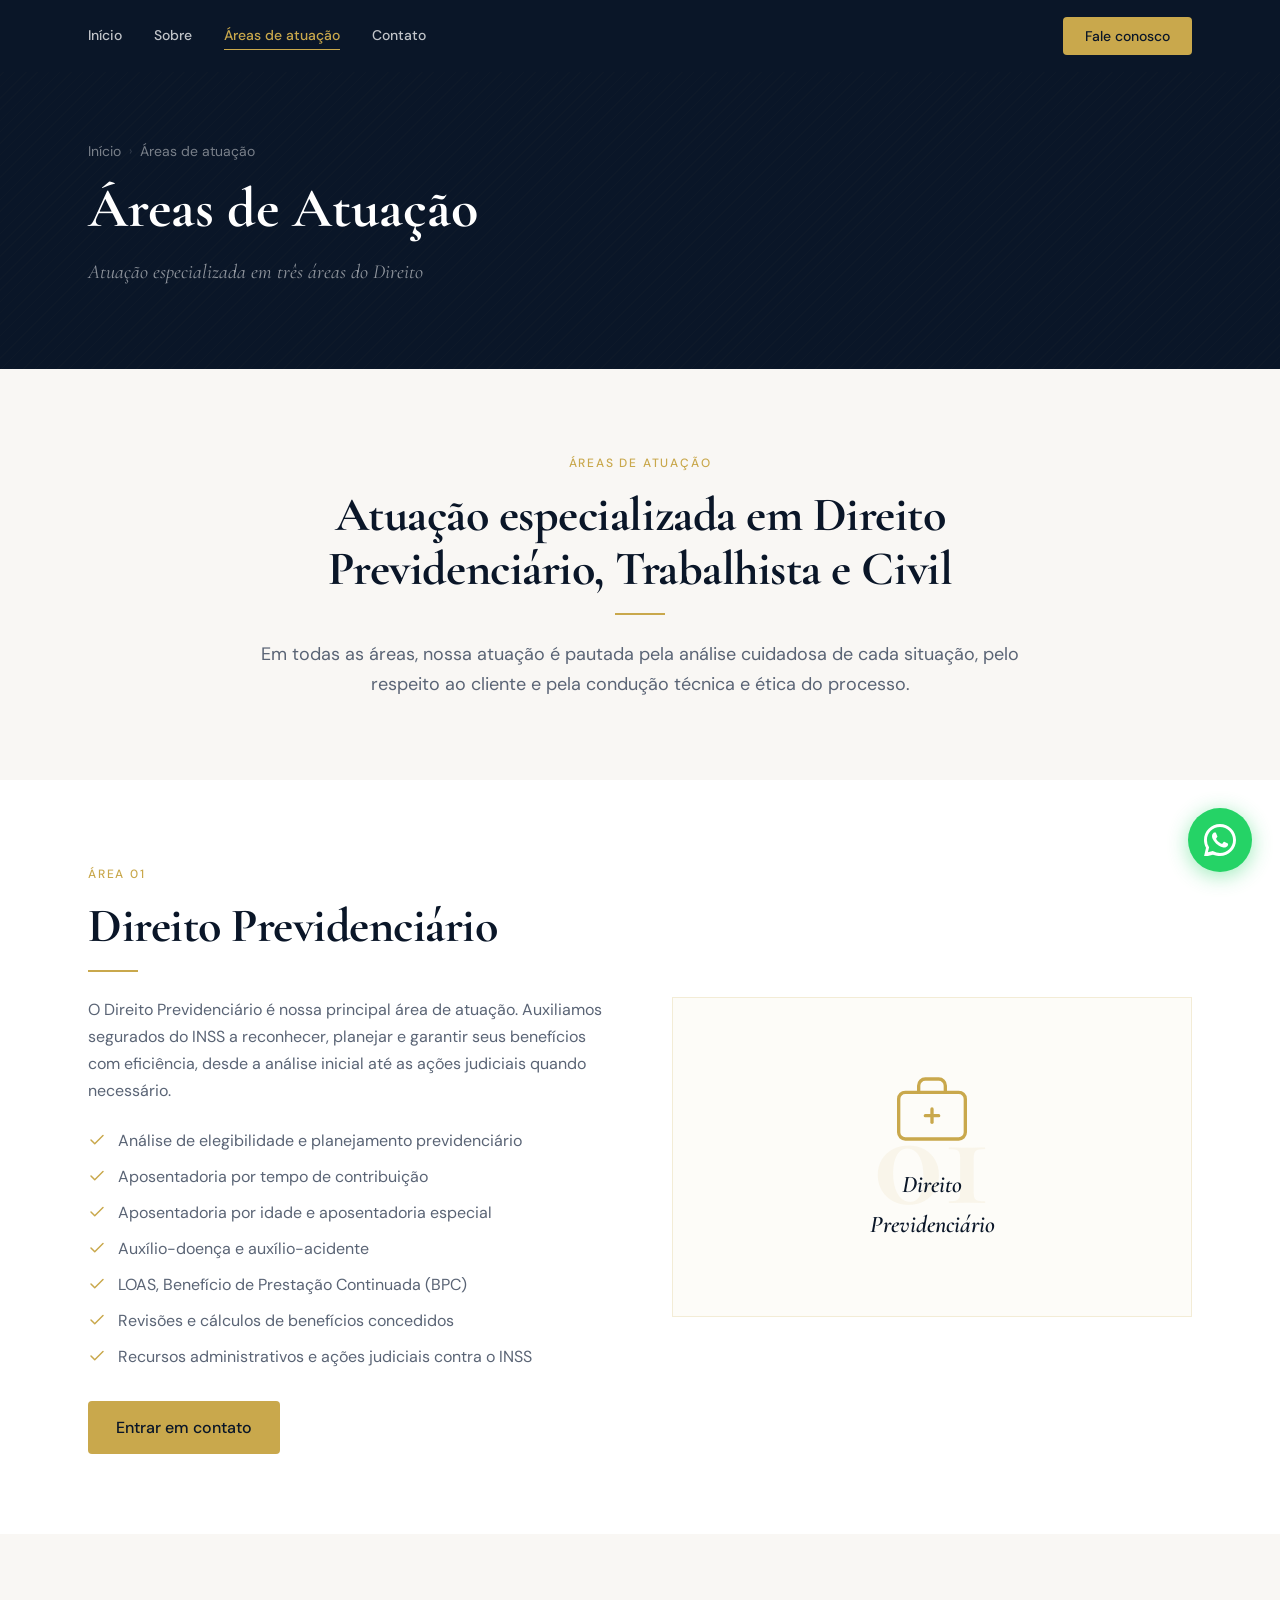
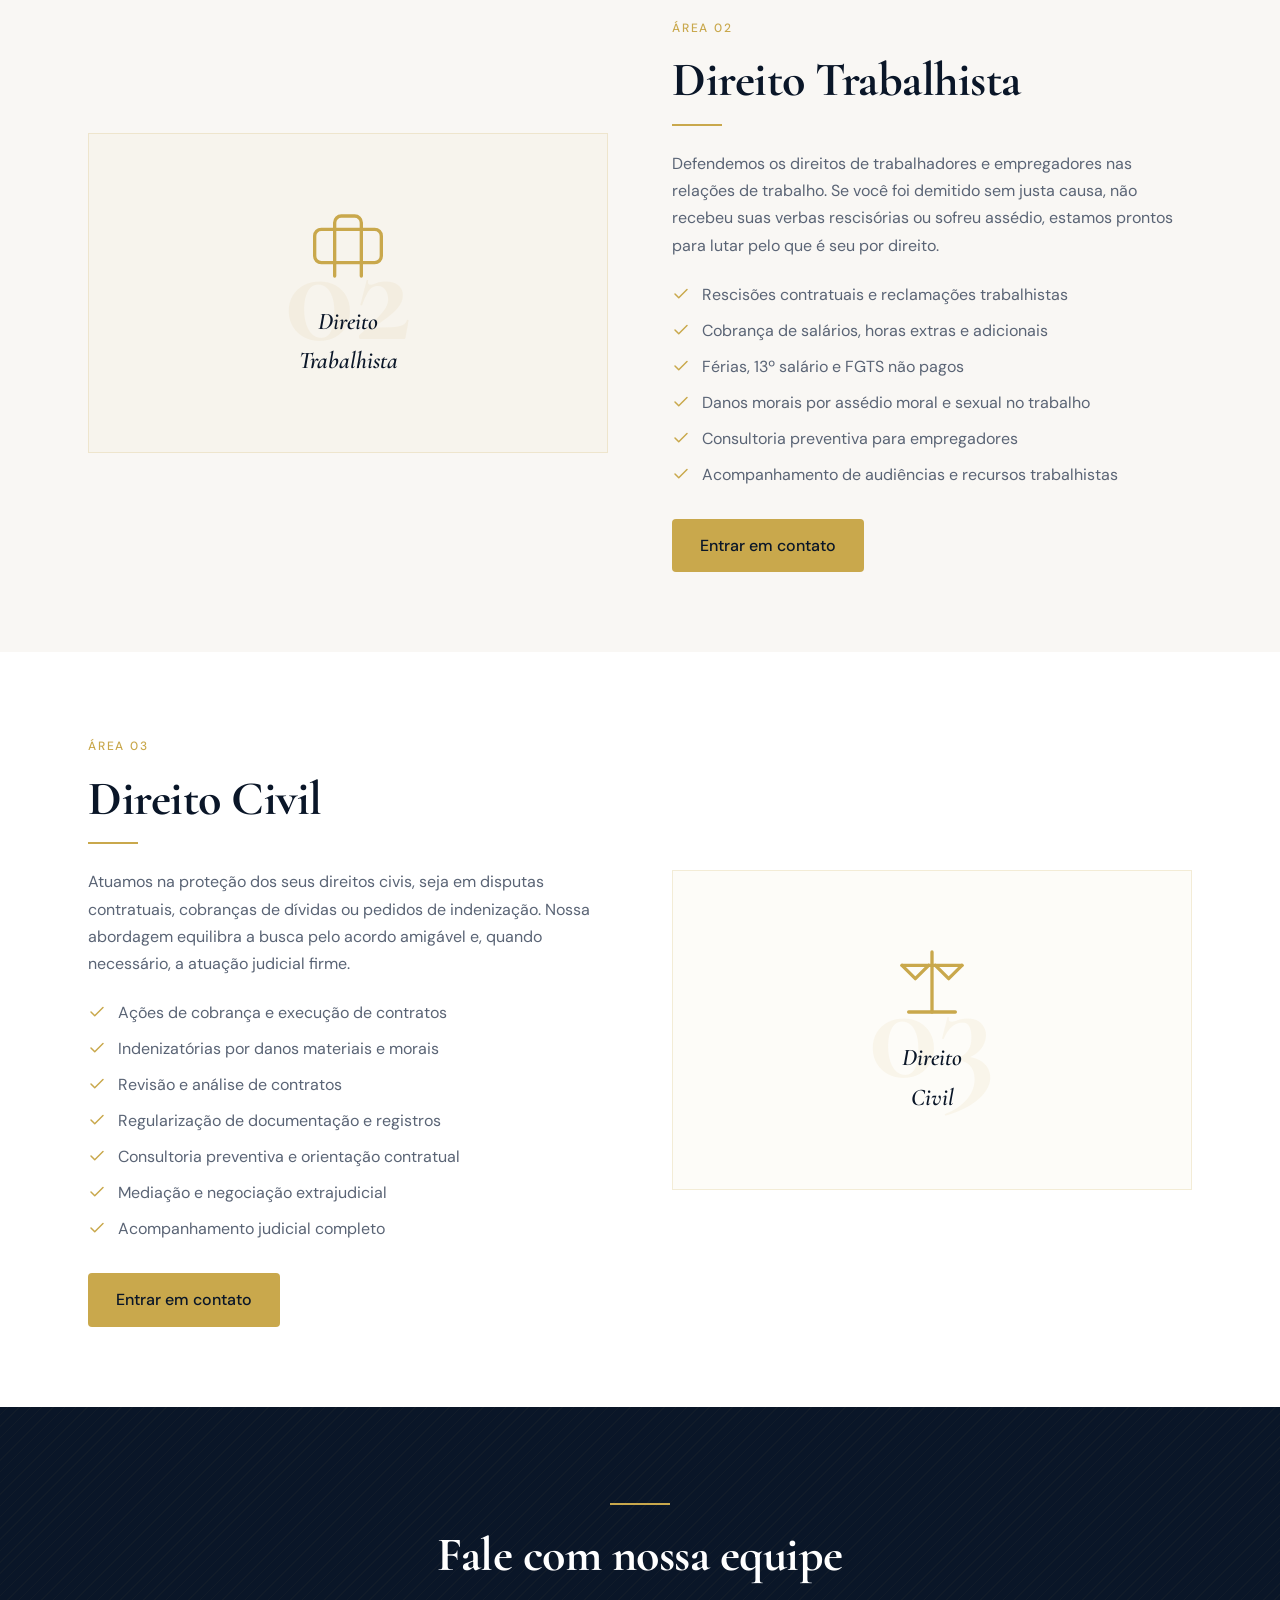
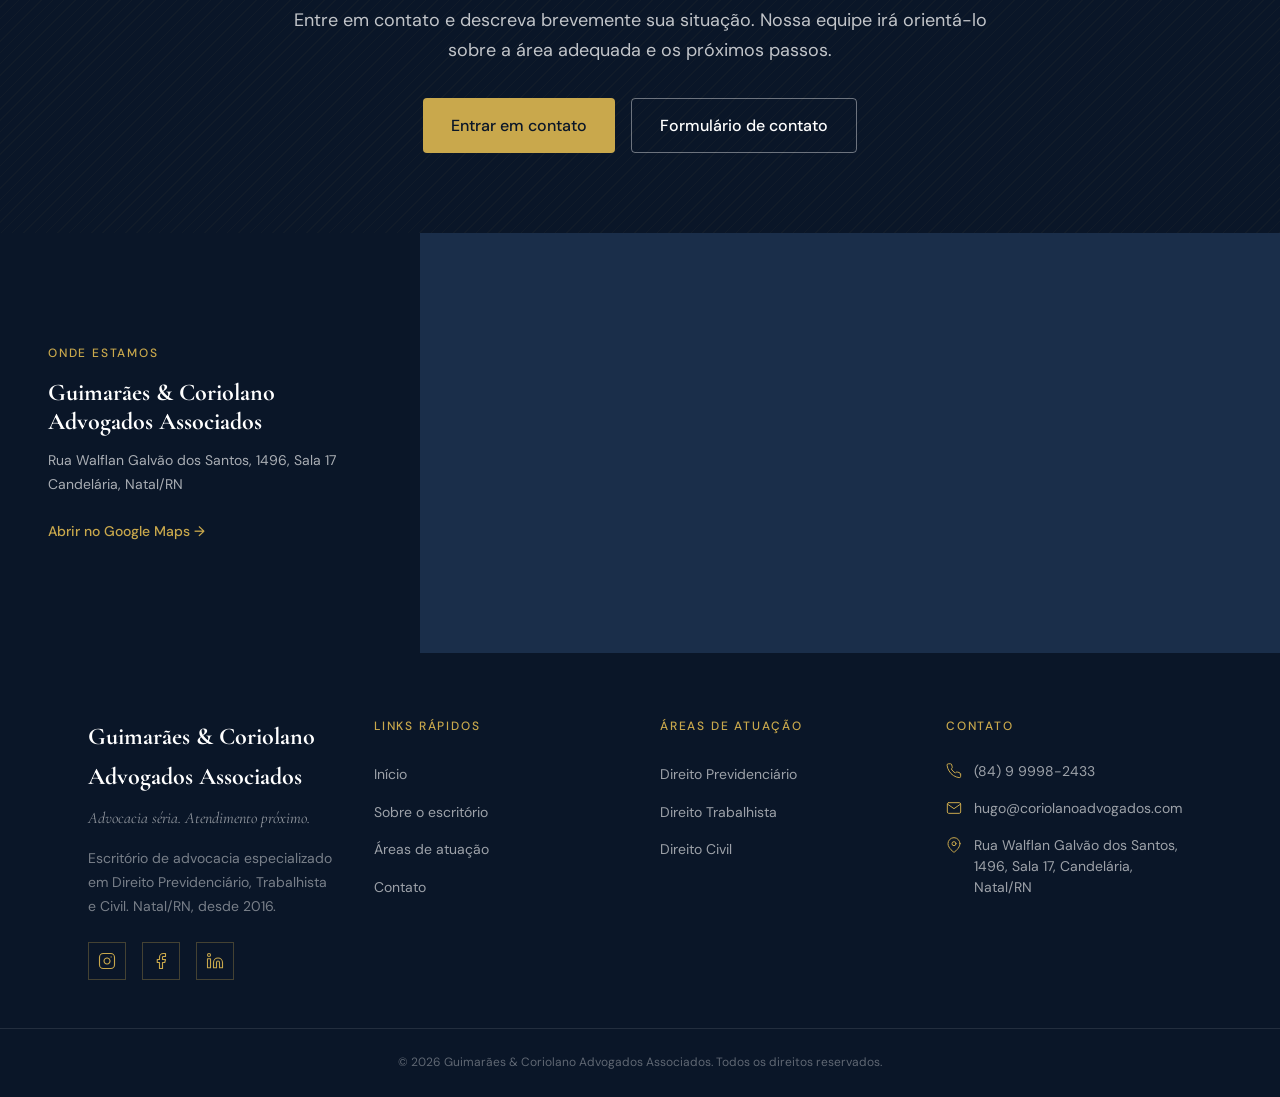
==== commit 776c74ec: "Atualiza nomenclatura para Advogados Associados e corrige ícones - Substitui "Advocacia" por "Advoga" ====
--- a/areas.html
+++ b/areas.html
@@ -3,9 +3,9 @@
 <head>
   <meta charset="UTF-8">
   <meta name="viewport" content="width=device-width, initial-scale=1.0">
-  <title>Áreas de Atuação | Guimarães & Coriolano Advocacia | Natal/RN</title>
+  <title>Áreas de Atuação | Guimarães & Coriolano Advogados Associados | Natal/RN</title>
   <link rel="icon" type="image/webp" href="logo.webp">
-  <meta name="description" content="Atuação em Direito Previdenciário, Trabalhista e Civil. O escritório Guimarães & Coriolano oferece assessoria jurídica especializada em Natal/RN com ética e dedicação.">
+  <meta name="description" content="Atuação em Direito Previdenciário, Trabalhista e Civil. O escritório Guimarães & Coriolano Advogados Associados oferece assessoria jurídica especializada em Natal/RN com ética e dedicação.">
 
   <!-- Google Tag Manager -->
   <script>(function(w,d,s,l,i){w[l]=w[l]||[];w[l].push({'gtm.start':
@@ -36,7 +36,7 @@
   <header class="header" role="banner">
     <div class="container">
       <div class="header__inner">
-        <a href="index.html" class="header__logo" aria-label="Guimarães & Coriolano Advocacia, Página inicial">
+        <a href="index.html" class="header__logo" aria-label="Guimarães & Coriolano Advogados Associados, Página inicial">
           <img src="logo.webp" alt="Logo Guimarães & Coriolano">
         </a>
         <nav class="header__nav" role="navigation" aria-label="Navegação principal">
@@ -290,9 +290,11 @@
           <div class="area-deco fade-in" data-delay="150" aria-hidden="true">
             <span class="area-deco__number">03</span>
             <svg class="area-deco__icon" xmlns="http://www.w3.org/2000/svg" viewBox="0 0 24 24" fill="none" stroke="currentColor" stroke-width="1" stroke-linecap="round" stroke-linejoin="round">
-              <path d="M3 6h18"/>
-              <path d="M19 6v14a2 2 0 0 1-2 2H7a2 2 0 0 1-2-2V6"/>
-              <path d="M8 6V4a2 2 0 0 1 2-2h4a2 2 0 0 1 2 2v2"/>
+              <line x1="12" y1="3" x2="12" y2="21"/>
+              <path d="M5 21h14"/>
+              <path d="M3 7l4 4 4-4"/>
+              <path d="M13 7l4 4 4-4"/>
+              <line x1="3" y1="7" x2="21" y2="7"/>
             </svg>
             <p class="area-deco__title">Direito<br>Civil</p>
           </div>
@@ -329,7 +331,7 @@
   <section class="section-map" aria-label="Localização do escritório">
     <div class="section-map__info">
       <span class="section-label">Onde estamos</span>
-      <h2 class="section-map__title">Guimarães &amp; Coriolano Advocacia</h2>
+      <h2 class="section-map__title">Guimarães &amp; Coriolano<br>Advogados Associados</h2>
       <p class="section-map__address">Rua Walflan Galvão dos Santos, 1496, Sala 17<br>Candelária, Natal/RN</p>
       <a href="https://www.google.com/maps/place/Guimarães+%26+Coriolano+Advogados+Associados/@-5.829585,-35.2246204,17z" target="_blank" rel="noopener" class="section-map__link">Abrir no Google Maps →</a>
     </div>
@@ -349,7 +351,7 @@
     <div class="container">
       <div class="footer__grid">
         <div>
-          <p class="footer__brand-name">Guimarães &amp; Coriolano</p>
+          <p class="footer__brand-name">Guimarães &amp; Coriolano<br>Advogados Associados</p>
           <p class="footer__brand-slogan">Advocacia séria. Atendimento próximo.</p>
           <p class="footer__brand-desc">Escritório de advocacia especializado em Direito Previdenciário, Trabalhista e Civil. Natal/RN, desde 2016.</p>
           <div class="footer__social" aria-label="Redes sociais">
@@ -394,7 +396,7 @@
     </div>
     <div class="footer__bottom">
       <div class="container">
-        <p>&copy; 2026 Guimarães &amp; Coriolano Advocacia. Todos os direitos reservados.</p>
+        <p>&copy; 2026 Guimarães &amp; Coriolano Advogados Associados. Todos os direitos reservados.</p>
       </div>
     </div>
   </footer>
--- a/css/components.css
+++ b/css/components.css
@@ -32,10 +32,7 @@
 
 /* Logo */
 .header__logo {
-  display: flex;
-  align-items: center;
-  gap: var(--space-3);
-  text-decoration: none;
+  display: none;
 }
 
 .header__logo img {
@@ -714,76 +711,69 @@
    ============================================================ */
 .card-team {
   background-color: var(--color-white);
+  overflow: hidden;
   border: 1px solid var(--color-border);
-  padding: 40px 32px;
-  text-align: center;
-  transition: all var(--transition);
+  box-shadow: var(--shadow-sm);
+  transition: box-shadow var(--transition), transform var(--transition);
 }
 
 .card-team:hover {
   box-shadow: var(--shadow-lg);
-  transform: translateY(-4px);
-}
-
-.card-team__avatar-wrap {
+  transform: translateY(-6px);
+}
+
+/* Foto portrait com suporte a overlay */
+.card-team__photo-wrap {
   position: relative;
-  display: inline-block;
-  margin-bottom: var(--space-4);
-}
-
-.card-team__avatar {
-  width: 120px;
-  height: 120px;
-  border-radius: 50%;
+  overflow: hidden;
+  aspect-ratio: 3 / 4;
+  background-color: var(--color-navy);
+}
+
+.card-team__photo {
+  width: 100%;
+  height: 100%;
   object-fit: cover;
-  border: 3px solid var(--color-gold);
-  box-shadow: 0 0 0 6px rgba(201,168,76,0.1);
-}
-
-.card-team__avatar--sm {
-  width: 80px;
-  height: 80px;
-}
-
-.card-team__avatar-placeholder {
-  width: 120px;
-  height: 120px;
-  border-radius: 50%;
-  background-color: var(--color-navy-mid);
-  border: 3px solid var(--color-gold);
-  box-shadow: 0 0 0 6px rgba(201,168,76,0.1);
-  display: flex;
-  align-items: center;
-  justify-content: center;
-  font-family: var(--font-heading);
-  font-weight: 700;
-  font-size: var(--text-3xl);
-  color: rgba(201,168,76,0.6);
-}
-
-.card-team__avatar-placeholder--sm {
-  width: 80px;
-  height: 80px;
-  font-size: var(--text-xl);
-}
-
+  object-position: top center;
+  filter: grayscale(100%);
+  transition: filter 0.55s ease, transform 0.55s ease;
+  display: block;
+}
+
+.card-team:hover .card-team__photo {
+  filter: grayscale(0%) saturate(1.2);
+  transform: scale(1.04);
+}
+
+/* Overlay gradiente sobre a foto */
+.card-team__overlay {
+  position: absolute;
+  bottom: 0;
+  left: 0;
+  right: 0;
+  padding: var(--space-10) var(--space-4) var(--space-4) var(--space-4);
+  background: linear-gradient(to top, rgba(10,22,40,0.95) 0%, rgba(10,22,40,0.55) 55%, transparent 100%);
+}
+
+/* OAB dentro do overlay */
 .card-team__oab {
-  display: inline-block;
-  background-color: var(--color-navy);
-  color: var(--color-white);
+  display: block;
   font-family: var(--font-body);
-  font-size: 11px;
-  font-weight: 500;
-  padding: 4px 12px;
-  margin-bottom: var(--space-4);
-  letter-spacing: 0.05em;
-}
-
+  font-size: 10px;
+  font-weight: 600;
+  color: var(--color-gold);
+  text-transform: uppercase;
+  letter-spacing: 0.1em;
+  margin-bottom: var(--space-1);
+}
+
+/* Nome dentro do overlay */
 .card-team__name {
   font-family: var(--font-heading);
   font-weight: 700;
   font-size: var(--text-2xl);
-  color: var(--color-navy);
+  color: var(--color-white);
+  line-height: 1.2;
   margin-bottom: var(--space-2);
 }
 
@@ -791,28 +781,42 @@
   font-size: var(--text-xl);
 }
 
+/* Linha dourada */
 .card-team__gold-line {
   display: block;
-  width: 40px;
+  width: 30px;
   height: 2px;
   background-color: var(--color-gold);
-  margin: var(--space-3) auto;
-}
-
+  margin-bottom: var(--space-2);
+}
+
+/* Cargo dentro do overlay */
 .card-team__role {
   font-family: var(--font-body);
   font-weight: 500;
   font-size: var(--text-xs);
-  color: var(--color-gold);
+  color: rgba(255, 255, 255, 0.7);
   text-transform: uppercase;
   letter-spacing: 0.12em;
-  margin-bottom: var(--space-3);
-}
-
+}
+
+/* Corpo abaixo da foto (apenas para spec) */
+.card-team__body {
+  margin: var(--space-4) var(--space-4) var(--space-4);
+  padding-left: var(--space-4);
+  border-left: 2px solid var(--color-gold);
+}
+
+/* Especialidade */
 .card-team__spec {
   font-size: var(--text-sm);
   color: var(--color-text-muted);
-  font-style: italic;
+  line-height: 1.6;
+}
+
+.card-team__overlay .card-team__spec {
+  color: rgba(255, 255, 255, 0.75);
+  margin-top: var(--space-2);
 }
 
 /* ============================================================
@@ -899,6 +903,24 @@
 
 .hero__content {
   max-width: 750px;
+}
+
+.hero__logo {
+  font-family: var(--font-heading);
+  font-weight: 600;
+  font-size: var(--text-4xl);
+  color: var(--color-white);
+  letter-spacing: 0.04em;
+  margin: 0 0 var(--space-8);
+  line-height: 1.2;
+}
+
+.hero__logo-img {
+  display: none;
+}
+
+.hero__logo-text {
+  display: block;
 }
 
 .hero__text {
@@ -1507,7 +1529,7 @@
 
   .hero__inner {
     width: 100%;
-    padding-top: var(--space-10);
+    padding-top: var(--space-4);
     padding-bottom: 0;
     /* limita o conteúdo à metade superior */
     max-height: 50dvh;
@@ -1524,17 +1546,36 @@
     text-align: center;
   }
 
+  .hero__logo {
+    text-align: center;
+    margin: 0 0 var(--space-2);
+    font-size: var(--text-xl);
+  }
+
+  .hero__logo-img {
+    display: block;
+    height: 168px;
+    width: auto;
+    margin: 0 auto;
+  }
+
+  .hero__logo-text {
+    display: none;
+  }
+
   .hero__label {
     justify-content: center;
   }
 
   .hero__title {
     font-size: clamp(1.9rem, 7vw, 2.5rem);
+    margin-bottom: var(--space-3);
   }
 
   .hero__text {
     max-width: 100%;
     font-size: var(--text-base);
+    margin-bottom: var(--space-4);
   }
 
   .hero__btns {
